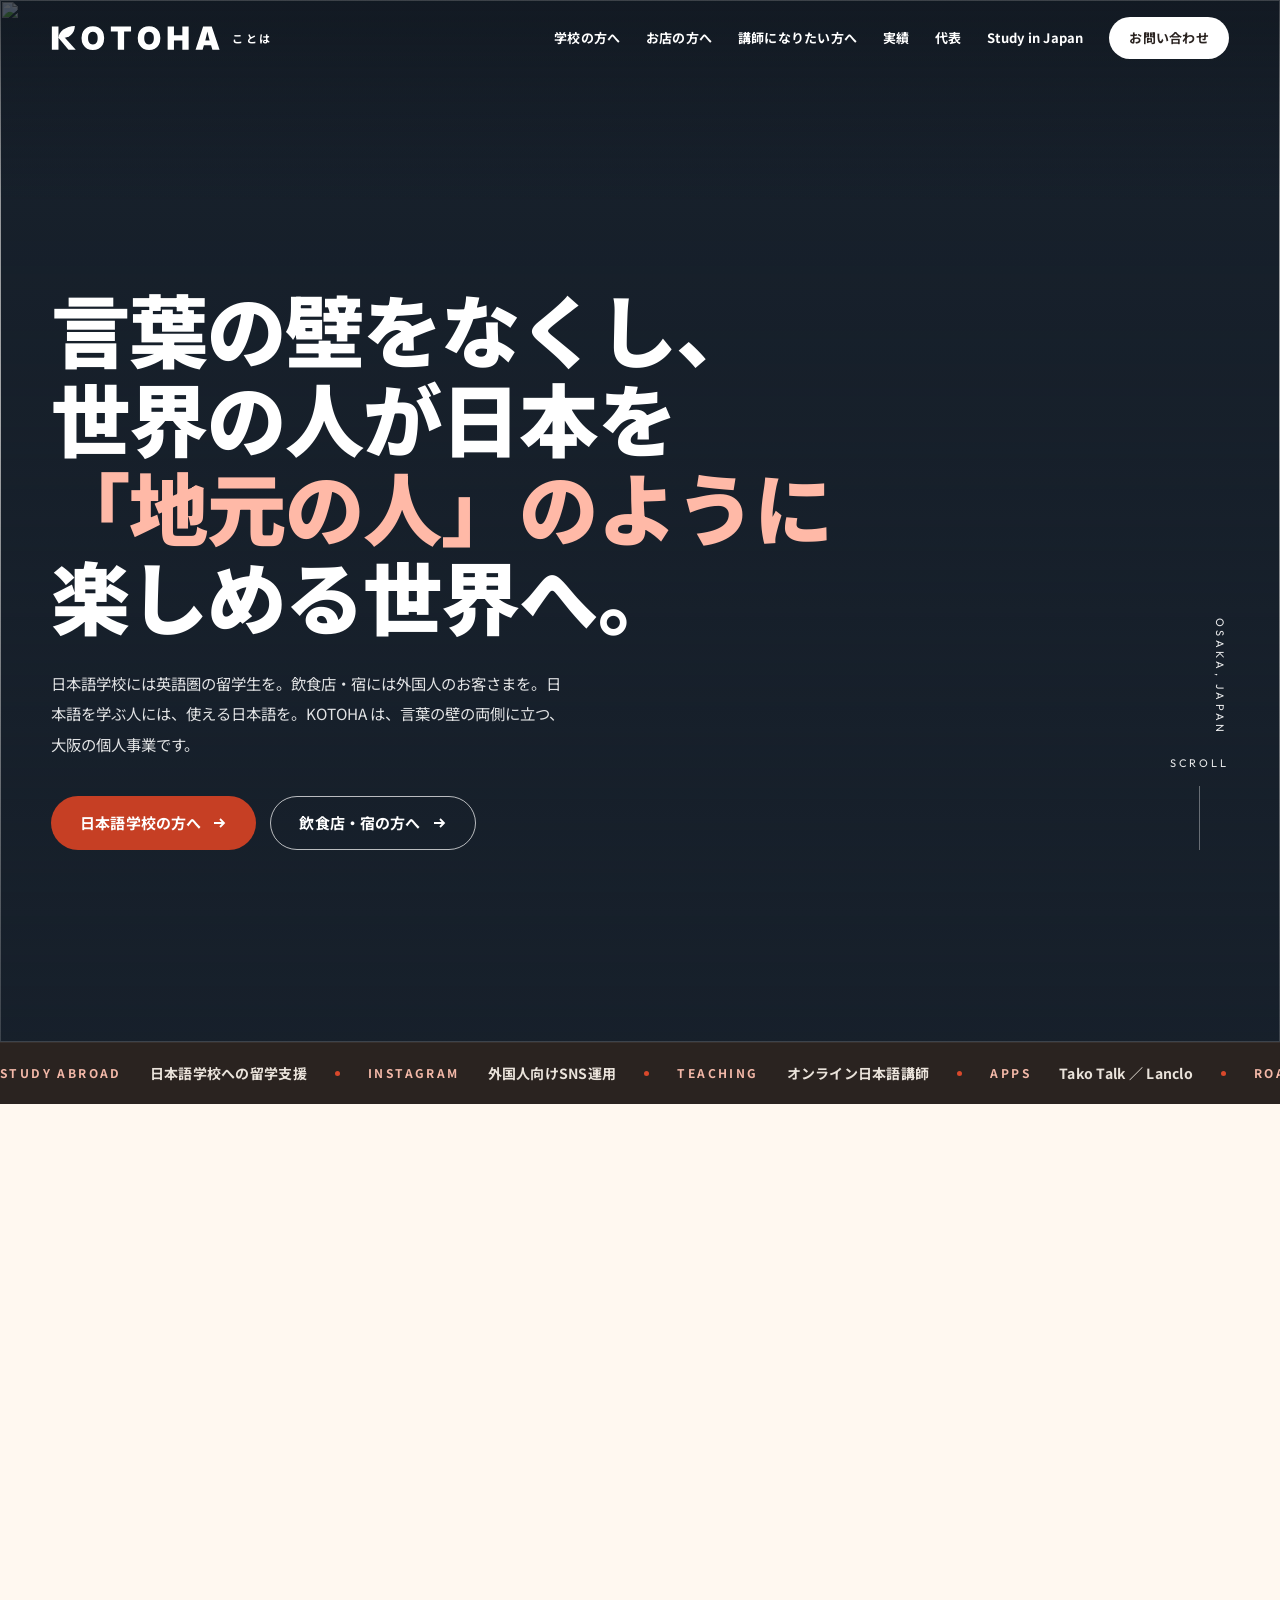
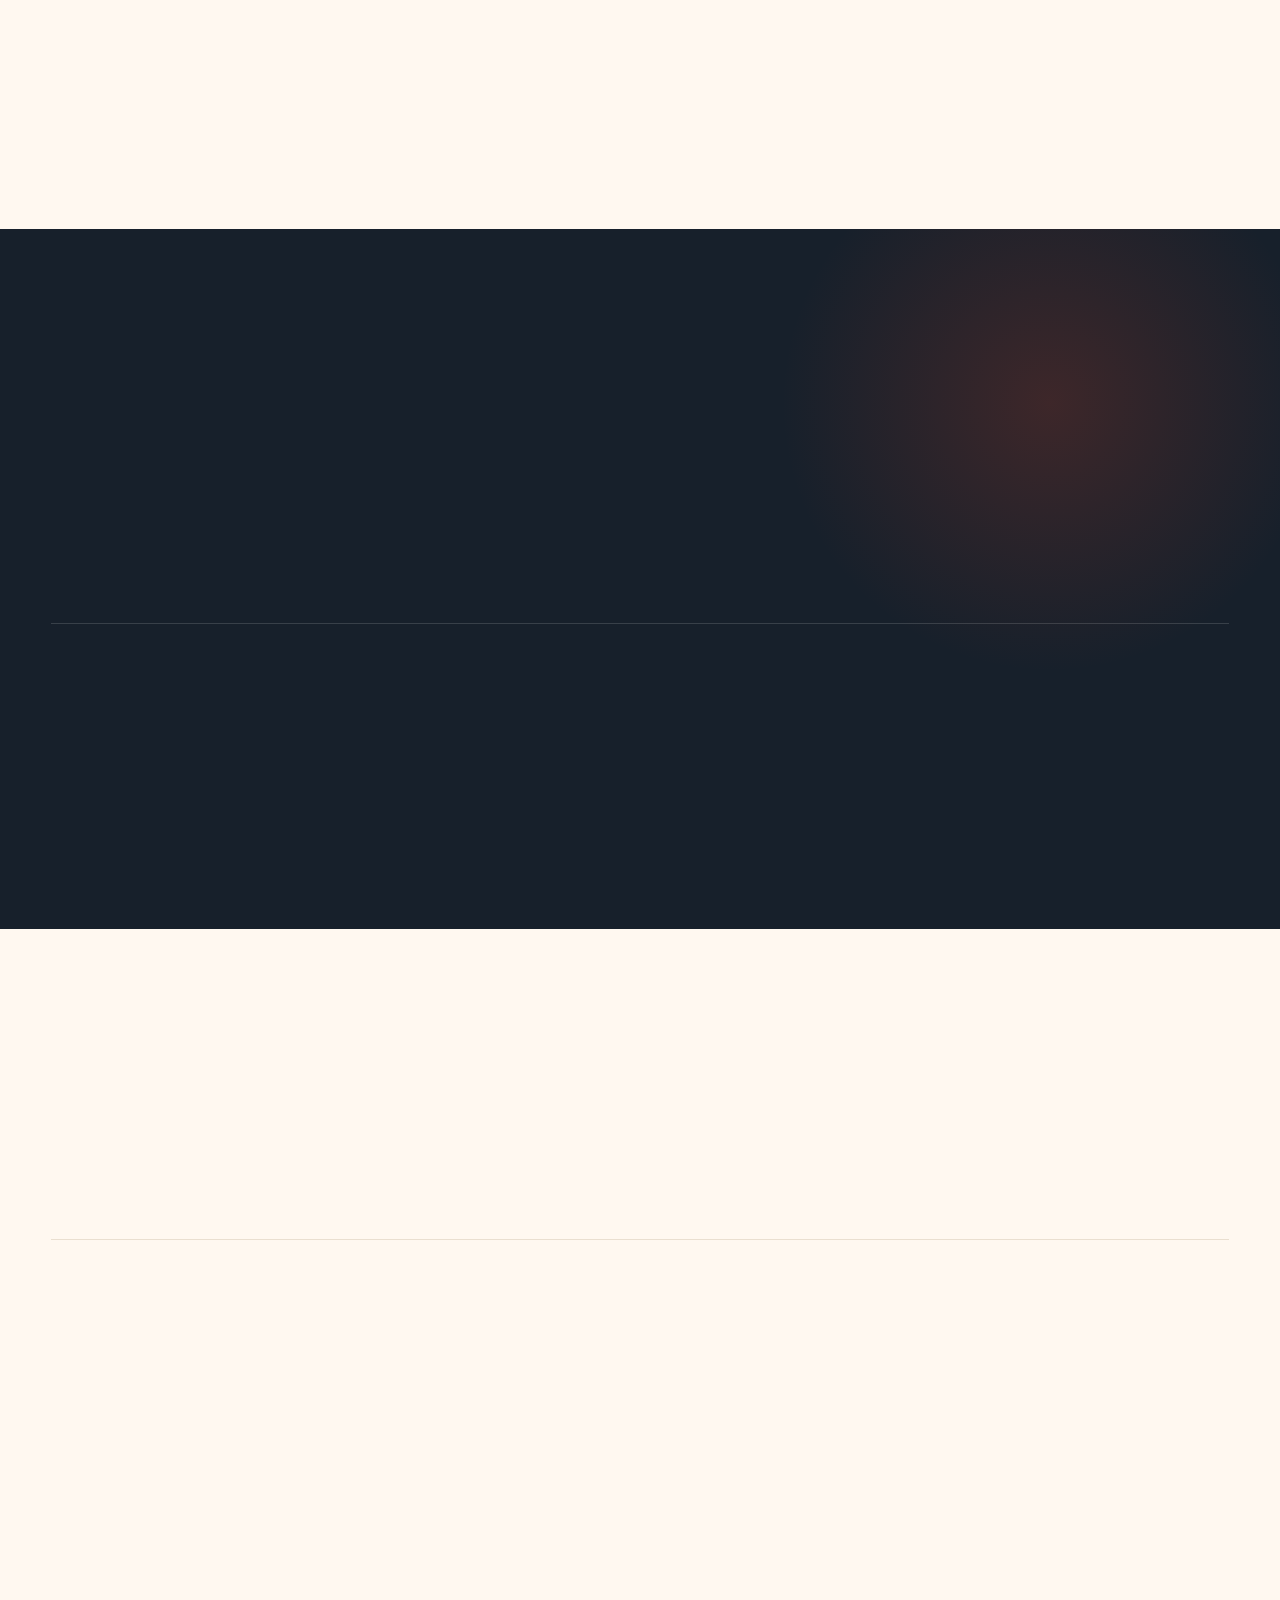
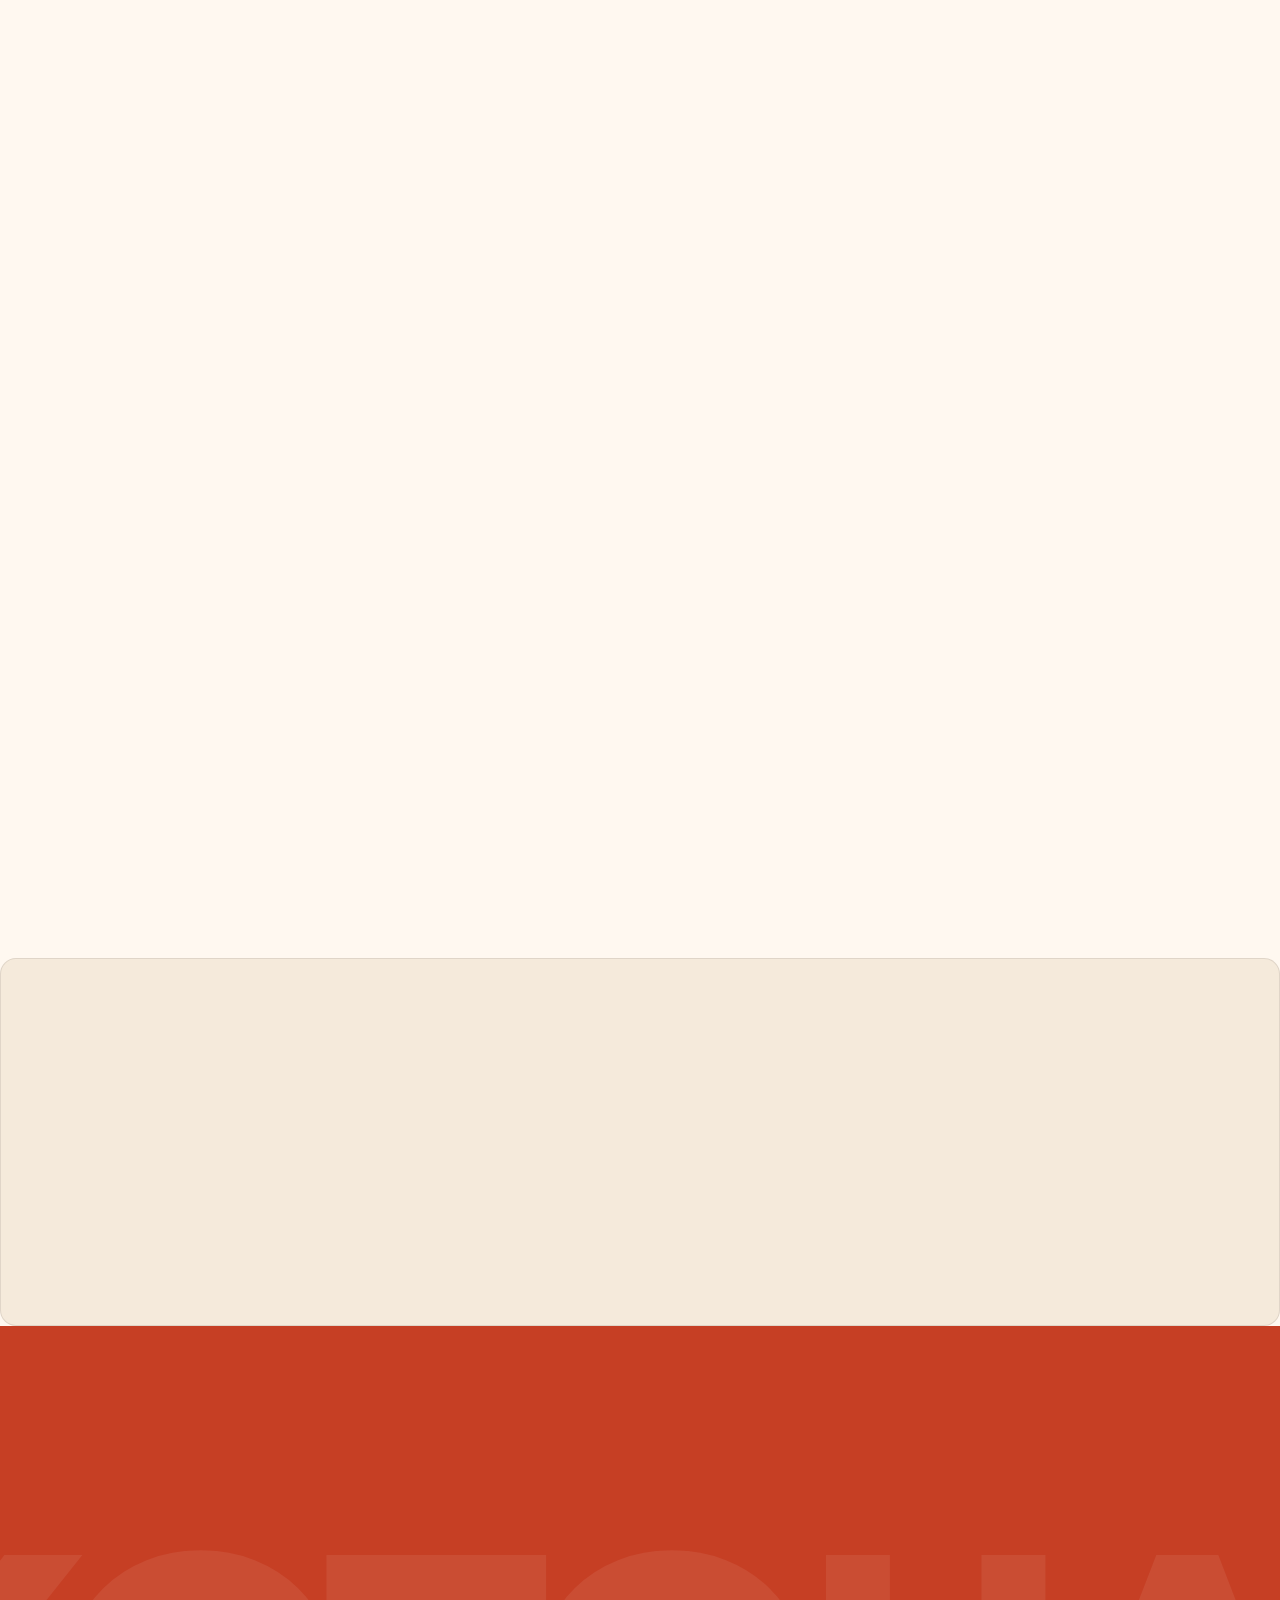
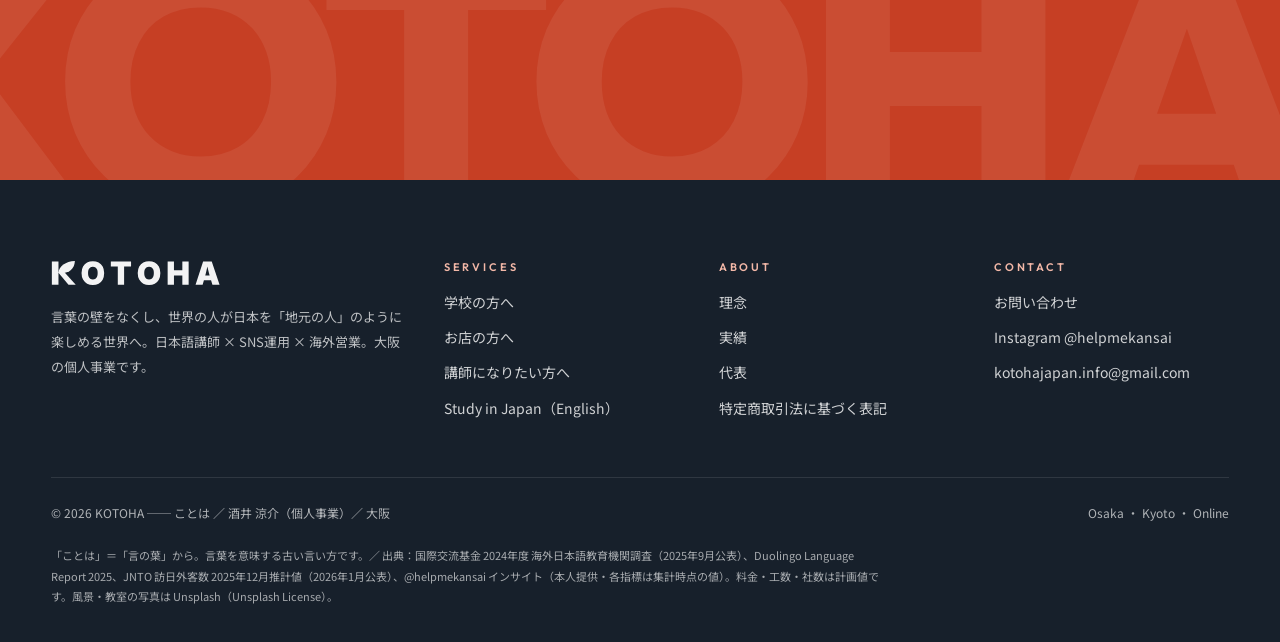
==== index.html @ edf85bea "サイト全体のデザイン刷新：固定ヘッダー・全画面スマホメニュー・4列フッター・下層ヒーローの大型化・見出しの英字ラベル・スクロール出現を全10ページへ適用（色は据え置き） - assets/site.c" ====
<!DOCTYPE html>
<html lang="ja">
<head>
<meta charset="utf-8">
<meta name="viewport" content="width=device-width, initial-scale=1">
<title>KOTOHA｜日本語学校への留学支援・外国人向けInstagram運用（大阪）</title>
<meta name="description" content="KOTOHA（ことは）は、英語圏の日本語学習者を日本語学校へつなぐ留学支援と、飲食店・宿・体験事業者の外国人向けInstagram運用を行う、大阪の個人事業です。日本語講師 × SNS運用 × 海外営業。">
<meta property="og:title" content="KOTOHA｜日本語 × SNS で、言葉の壁をなくす">
<meta property="og:description" content="英語圏の日本語学習者を日本語学校へ。飲食店・宿の発信を外国人目線で。日本語講師 × SNS運用 × 海外営業の KOTOHA（大阪）。">
<meta property="og:type" content="website">
<link rel="icon" href="img/favicon.svg" type="image/svg+xml">
<link rel="icon" href="img/favicon-32.png" sizes="32x32" type="image/png">
<link rel="apple-touch-icon" href="img/favicon-180.png">
<link rel="preconnect" href="https://fonts.googleapis.com">
<link rel="preconnect" href="https://fonts.gstatic.com" crossorigin>
<link href="https://fonts.googleapis.com/css2?family=Noto+Sans+JP:wght@400;700;800;900&amp;family=Outfit:wght@600;700;800&amp;display=swap" rel="stylesheet">
<link rel="stylesheet" href="assets/style.css?v=20261028b">
<link rel="stylesheet" href="assets/site.css?v=20261028b">
<link rel="stylesheet" href="assets/home.css?v=20261028b">
</head>
<body class="home">

<header class="hdr onHero" id="hdr">
  <div class="wrap">
    <a class="logo" href="index.html"><img src="img/logo-wordmark.svg" alt="KOTOHA" width="182" height="28"><small>ことは</small></a>
    <button class="burger" aria-label="メニュー" aria-expanded="false" aria-controls="nav"><span></span><span></span><span></span></button>
    <nav id="nav">
      <a href="schools.html">学校の方へ</a>
      <a href="sns.html">お店の方へ</a>
      <a href="teaching.html">講師になりたい方へ</a>
      <a href="works.html">実績</a>
      <a href="about.html">代表</a>
      <a class="en" href="learners.html">Study in Japan</a>
      <a class="cta" href="contact.html">お問い合わせ</a>
    </nav>
  </div>
</header>

<!-- ヒーロー -->
<section class="hero" id="top">
  <img class="bg" src="https://images.unsplash.com/photo-1493976040374-85c8e12f0c0e?auto=format&amp;fit=crop&amp;w=2400&amp;q=78" alt="" fetchpriority="high">
  <div class="shade"></div>
  <div class="wrap">
    <div>
      <h1>
        <span class="ln"><span>言葉の壁をなくし、</span></span>
        <span class="ln"><span>世界の人が日本を</span></span>
        <span class="ln"><span><em>「地元の人」のように</em>楽しめる世界へ。</span></span>
      </h1>
      <p class="lead">日本語学校には英語圏の留学生を。飲食店・宿には外国人のお客さまを。日本語を学ぶ人には、使える日本語を。KOTOHA は、言葉の壁の両側に立つ、大阪の個人事業です。</p>
      <div class="btns">
        <a class="btn" href="schools.html">日本語学校の方へ</a>
        <a class="btn ghost onDark" href="sns.html">飲食店・宿の方へ</a>
      </div>
    </div>
    <div class="side">
      <span class="city">Osaka, Japan</span>
      <div class="scroll"><span>Scroll</span><i></i></div>
    </div>
  </div>
</section>

<!-- 流れるストリップ -->
<div class="marq" aria-hidden="true">
  <div class="track">
    <ul>
      <li><span class="en">Study Abroad</span>日本語学校への留学支援</li>
      <li><span class="en">Instagram</span>外国人向けSNS運用</li>
      <li><span class="en">Teaching</span>オンライン日本語講師</li>
      <li><span class="en">Apps</span>Tako Talk ／ Lanclo</li>
      <li><span class="en">Roadmap</span>日本語講師の30日ロードマップ</li>
      <li><span class="en">Osaka</span>大阪・京都・オンライン</li>
    </ul>
    <ul>
      <li><span class="en">Study Abroad</span>日本語学校への留学支援</li>
      <li><span class="en">Instagram</span>外国人向けSNS運用</li>
      <li><span class="en">Teaching</span>オンライン日本語講師</li>
      <li><span class="en">Apps</span>Tako Talk ／ Lanclo</li>
      <li><span class="en">Roadmap</span>日本語講師の30日ロードマップ</li>
      <li><span class="en">Osaka</span>大阪・京都・オンライン</li>
    </ul>
  </div>
</div>

<!-- 理念 -->
<section class="state" id="mission">
  <div class="wrap">
    <div class="grid">
      <div>
        <div class="lbl rv">Philosophy</div>
        <h2 class="big rv" style="--i:1;margin-top:22px">壁は一枚で、<br>その両側に<em>人</em>が<br>立っています。</h2>
      </div>
      <div class="text">
        <p class="rv" style="--i:2">英語圏の学習者に日本語を教えていると、「日本は好き。でも言葉が通じないのが不安で、旅行に踏み切れない」という声に何度も出会います。壁の反対側では、飲食店や宿、学校が「外国人に来てほしいけれど、言葉の壁で止まってしまう」と言っています。</p>
        <p class="rv" style="--i:3">壁は一枚で、両側に人が立っている。どちらか片方のためではなく、両側に立って壁を低くしていく。それが KOTOHA の仕事です。</p>
        <div class="three rv" style="--i:4">
          <div><b>01</b>日本語学校には、英語圏の留学生を。</div>
          <div><b>02</b>飲食店・宿には、外国人のお客さまを。</div>
          <div><b>03</b>日本語を学ぶ人には、使える日本語を。</div>
        </div>
      </div>
    </div>
  </div>
</section>

<!-- 数字 -->
<section class="band" id="numbers">
  <div class="wrap">
    <div class="head">
      <div>
        <div class="lbl light rv">By the numbers</div>
        <h2 class="h2 light rv" style="--i:1">毎日、海外の学習者と<br>やり取りしている場所があります。</h2>
      </div>
      <p class="rv" style="--i:2">関西弁と標準語の違いを英語で解説する Instagram @helpmekansai と、オンラインの日本語レッスン。ここに届く質問が、留学のご相談・お店の発信・教材づくりの出発点です。</p>
    </div>
    <div class="nums">
      <div class="rv" style="--i:0"><b><span data-count="86">0</span><small>%</small></b><span>@helpmekansai の<br>海外からの閲覧比率</span></div>
      <div class="rv" style="--i:1"><b><span data-count="400">0</span></b><span>1投稿の<br>最高保存数</span></div>
      <div class="rv" style="--i:2"><b><span data-count="213">0</span></b><span>1投稿で増えた<br>新規フォロワー</span></div>
      <div class="rv" style="--i:3"><b><span data-count="20">0</span><small>+</small></b><span>日本語を教えてきた<br>学習者の出身国</span></div>
    </div>
  </div>
</section>

<!-- 事業 -->
<section class="biz" id="business">
  <div class="wrap">
    <div class="head">
      <div>
        <div class="lbl rv">What we do</div>
        <h2 class="h2 rv" style="--i:1">あなたは、どちらですか。</h2>
      </div>
      <p class="sub rv" style="--i:2">相手ごとにページを分けています。当てはまるものからご覧ください。</p>
    </div>
    <div class="rows">
      <a class="row rv" href="schools.html">
        <div class="n">01</div>
        <div class="pic"><img src="https://images.unsplash.com/photo-1571260899304-425eee4c7efc?auto=format&amp;fit=crop&amp;w=1200&amp;q=70" alt="教室で学ぶ留学生たち" loading="lazy"><span class="tag">学校の方へ</span></div>
        <div class="txt">
          <div class="who">日本語学校の方へ</div>
          <h3>留学支援（日本語学校のご紹介）</h3>
          <p>英語圏の日本語学習者に、レベルと目的を英語でうかがったうえで、日本語学校をご紹介します。短期（1〜3か月）と長期（1年程度）の両方に対応。学生の手数料は0円、学校は入学確定後の成功報酬です。</p>
          <div class="meta"><span>成功報酬</span><span>専属契約なし</span><span>英語対応はこちらで</span></div>
        </div>
        <div class="go"></div>
      </a>
      <a class="row rv" href="sns.html">
        <div class="n">02</div>
        <div class="pic"><img src="https://images.unsplash.com/photo-1533050487297-09b450131914?auto=format&amp;fit=crop&amp;w=1200&amp;q=70" alt="提灯が並ぶ日本の飲み屋横丁" loading="lazy"><span class="tag">お店の方へ</span></div>
        <div class="txt">
          <div class="who">飲食店・宿・体験事業者の方へ</div>
          <h3>外国人向け Instagram 運用代行</h3>
          <p>翻訳ではなく、外国人が「来る前に知りたいこと」に答える投稿を、英語と日本語でつくります。まず1本、無料で。続ける場合は3〜5万円の単発制作から。</p>
          <div class="meta"><span>初回1本 無料</span><span>英語＋日本語</span><span>海外閲覧86%の運用経験</span></div>
        </div>
        <div class="go"></div>
      </a>
      <a class="row rv" href="works.html#takotalk">
        <div class="n">03</div>
        <div class="pic"><img src="img/takotalk_card.jpg" alt="iOS アプリ Tako Talk の画面" loading="lazy"><span class="tag">日本語を学ぶ人へ</span></div>
        <div class="txt">
          <div class="who">日本語を学ぶ人へ</div>
          <h3>日本語学習教材・アプリ制作</h3>
          <p>AI と日本語で話す練習ができる iOS アプリ Tako Talk、自分の声がお手本になる発音練習アプリ Lanclo（17言語対応）、ひらがな・カタカナ演習アプリ、Kindle のフレーズ集。レッスンで出た質問から作っています。</p>
          <div class="meta"><span>Tako Talk</span><span>Lanclo</span><span>Kindle</span></div>
        </div>
        <div class="go"></div>
      </a>
      <a class="row rv" href="teaching.html">
        <div class="n">04</div>
        <div class="pic"><img src="https://images.unsplash.com/photo-1522202176988-66273c2fd55f?auto=format&amp;fit=crop&amp;w=1200&amp;q=70" alt="ノートPCで学ぶ人たち" loading="lazy"><span class="tag">講師になりたい方へ</span></div>
        <div class="txt">
          <div class="who">日本語講師になりたい方へ</div>
          <h3>日本語講師の30日ロードマップ</h3>
          <p>資格なし・未経験から、副業4ヶ月目で月25万円に至った「やる順番」を30日の設計図に。レッスンで使える教材・アプリ4点つき。9,900円（税込）から。</p>
          <div class="meta"><span>PDF＋特典4点</span><span>面談・LINE サポート</span></div>
        </div>
        <div class="go"></div>
      </a>
    </div>
  </div>
</section>

<!-- Instagram -->
<section class="ig" id="instagram">
  <div class="wrap">
    <div class="grid">
      <div class="shots" data-parallax>
        <img class="rv" style="--i:0" src="img/post_4280.jpg" alt="@helpmekansai の投稿。関西弁と標準語の言い方の違いを英語で解説" loading="lazy">
        <img class="rv" style="--i:1" src="img/post_ojama.jpg" alt="@helpmekansai の投稿。「おじゃまします」の使い方" loading="lazy">
        <img class="rv" style="--i:2" src="img/post_vo4.jpg" alt="@helpmekansai の投稿。東京と大阪で言い方がどう変わるか" loading="lazy">
      </div>
      <div>
        <div class="lbl rv">Instagram</div>
        <h2 class="h2 rv" style="--i:1">関西弁と標準語の違いを、<br>英語で解説しています。</h2>
        <div class="acct rv" style="--i:2">
          <img src="img/tako/takosensei-512.png" alt="たこ先生" width="56" height="56">
          <div><b>@helpmekansai</b><small>たこ先生と、関西のことば</small></div>
        </div>
        <p class="t rv" style="--i:3">読んでいる人の 86% が海外。ここに来るコメントや質問が、留学のご相談・お店の発信・教材づくり、すべての出発点になっています。</p>
        <div class="mini rv" style="--i:4">
          <div><b>86%</b><span>海外からの閲覧</span></div>
          <div><b>400</b><span>最高保存数</span></div>
          <div><b>213</b><span>新規フォロワー／投稿</span></div>
        </div>
        <div class="cta rv" style="--i:5">
          <a class="btn" href="https://www.instagram.com/helpmekansai/" target="_blank" rel="noopener">Instagram で見る</a>
          <a class="link" href="works.html">数字の詳細（実績）</a>
        </div>
      </div>
    </div>
  </div>
</section>

<!-- プロダクト -->
<section class="prod" id="products">
  <div class="wrap">
    <div class="head">
      <div>
        <div class="lbl rv">Products</div>
        <h2 class="h2 rv" style="--i:1">すでに形にしたもの。</h2>
      </div>
      <a class="link rv" style="--i:2" href="works.html">実績をすべて見る</a>
    </div>
    <div class="cards">
      <a class="card rv" style="--i:0" href="works.html#takotalk">
        <div class="img"><img src="img/takotalk_card.jpg" alt="Tako Talk" loading="lazy"></div>
        <div class="b"><div class="k">iOS App</div><h3>Tako Talk</h3><p>AI のたこ先生と、毎日5分、日本語で話す練習。会話のあとに直すところを1つだけ。</p></div>
      </a>
      <a class="card rv" style="--i:1" href="works.html#lanclo">
        <div class="img"><img src="img/lanclo_card.jpg" alt="Lanclo" loading="lazy"></div>
        <div class="b"><div class="k">Web App</div><h3>Lanclo</h3><p>自分の声が、ネイティブのお手本になる発音練習アプリ。日本語を含む17言語に対応。</p></div>
      </a>
      <a class="card rv" style="--i:2" href="works.html">
        <div class="img pad"><img src="img/kindle_cover.jpg" alt="Real Japanese Travel Phrasebook" loading="lazy"></div>
        <div class="b"><div class="k">Kindle</div><h3>Real Japanese Travel Phrasebook</h3><p>旅行前の学習者にそのまま渡せる、英語圏向けのフレーズ集。</p></div>
      </a>
    </div>
  </div>
</section>

<!-- 名前の由来 -->
<section class="origin" id="origin">
  <div class="wrap">
    <div class="in">
      <div class="rv">
        <img class="mark" src="img/logo-wordmark.svg" alt="KOTOHA" width="360" height="55">
        <div class="yomi">ことは。言の葉から。</div>
      </div>
      <p class="rv" style="--i:1">大きな翻訳ではなく、一枚の葉のように小さな言葉を届けたい。「ありがとう」「これください」「おいしかった」。そんな一枚一枚が壁を越えるたびに、日本を「地元の人」のように楽しめる人が増えていく。その想いを、名前にしました。</p>
    </div>
  </div>
</section>

<!-- CTA -->
<section class="cta-band" id="contact-cta">
  <div class="wrap">
    <div class="in">
      <div>
        <div class="lbl light rv" style="color:rgba(255,255,255,.8)">Contact</div>
        <h2 class="rv" style="--i:1">まずは、話を聞かせてください。</h2>
        <p class="rv" style="--i:2">日本語学校の方、飲食店・宿の方、日本語を学んでいる方。どなたでも、お問い合わせフォームから2分で送れます。</p>
      </div>
      <a class="btn rv" style="--i:3" href="contact.html">お問い合わせへ</a>
    </div>
  </div>
</section>

<footer class="ft">
  <div class="wrap">
    <div class="top">
      <div class="brand">
        <img src="img/logo-wordmark.svg" alt="KOTOHA" width="182" height="28">
        <p>言葉の壁をなくし、世界の人が日本を「地元の人」のように楽しめる世界へ。日本語講師 × SNS運用 × 海外営業。大阪の個人事業です。</p>
      </div>
      <div>
        <h2>Services</h2>
        <ul>
          <li><a href="schools.html">学校の方へ</a></li>
          <li><a href="sns.html">お店の方へ</a></li>
          <li><a href="teaching.html">講師になりたい方へ</a></li>
          <li><a href="learners.html">Study in Japan（English）</a></li>
        </ul>
      </div>
      <div>
        <h2>About</h2>
        <ul>
          <li><a href="index.html#mission">理念</a></li>
          <li><a href="works.html">実績</a></li>
          <li><a href="about.html">代表</a></li>
          <li><a href="tokushoho.html">特定商取引法に基づく表記</a></li>
        </ul>
      </div>
      <div>
        <h2>Contact</h2>
        <ul>
          <li><a href="contact.html">お問い合わせ</a></li>
          <li><a href="https://www.instagram.com/helpmekansai/" target="_blank" rel="noopener">Instagram @helpmekansai</a></li>
          <li><a href="mailto:kotohajapan.info@gmail.com">kotohajapan.info@gmail.com</a></li>
        </ul>
      </div>
    </div>
    <div class="bot">
      <div>© 2026 KOTOHA ── ことは ／ 酒井 涼介（個人事業）／ 大阪</div>
      <div>Osaka ・ Kyoto ・ Online</div>
    </div>
    <div class="src">「ことは」＝「言の葉」から。言葉を意味する古い言い方です。／ 出典：国際交流基金 2024年度 海外日本語教育機関調査（2025年9月公表）、Duolingo Language Report 2025、JNTO 訪日外客数 2025年12月推計値（2026年1月公表）、@helpmekansai インサイト（本人提供・各指標は集計時点の値）。料金・工数・社数は計画値です。風景・教室の写真は Unsplash（Unsplash License）。</div>
  </div>
</footer>

<script src="assets/site.js?v=20261028b"></script>
<script>
(function(){
  var hero=document.querySelector('.hero');
  if(hero) requestAnimationFrame(function(){ requestAnimationFrame(function(){ hero.classList.add('on'); }); });
  /* 数字のカウントアップ */
  var cio=new IntersectionObserver(function(es){ es.forEach(function(e){ if(!e.isIntersecting) return; var el=e.target,to=+el.dataset.count,t0=null; cio.unobserve(el);
    function step(ts){ if(!t0)t0=ts; var p=Math.min(1,(ts-t0)/1400); p=1-Math.pow(1-p,3); el.textContent=Math.round(to*p); if(p<1) requestAnimationFrame(step); }
    requestAnimationFrame(step); }); },{threshold:.5});
  document.querySelectorAll('[data-count]').forEach(function(el){ if(document.documentElement.classList.contains('shot')){ el.textContent=el.dataset.count; } else { cio.observe(el); } });
  /* Instagram 画像のゆるいパララックス */
  var par=document.querySelector('[data-parallax]');
  if(par && !matchMedia('(prefers-reduced-motion: reduce)').matches){
    var imgs=par.querySelectorAll('img');
    function tick(){ var r=par.getBoundingClientRect(), c=(r.top+r.height/2-innerHeight/2)/innerHeight; imgs.forEach(function(im,i){ im.style.transform='translateY('+(c*(i-1)*-28)+'px)'; }); }
    addEventListener('scroll',tick,{passive:true}); tick();
  }
})();
</script>
</body>
</html>
---- assets/style.css ----
@charset "utf-8";
/* ============================================================
   KOTOHA ── 共通スタイル（全ページで読み込みます）
   色や文字の大きさを変えたいときは、この :root の値を直してください
   ============================================================ */
:root{
  /* 色：赤＝押す・進む、紺＝補足。文字に使う色はすべて白・クリーム地で 4.5:1 以上 */
  --aka:#C63F24; --aka-d:#A9361E; --aka-l:#FDF2EE; --aka-bright:#D9482B;
  --indigo:#2B4A6B; --indigo-d:#213A55; --indigo-l:#EEF3F8;
  --gold:#B08A2E; --gold-t:#7D6019; --gold-l:#F7F0DC;
  --cream:#FFF8F0; --sand:#F5EADB; --ink:#2A2320; --body:#4A413B;
  --gray:#6E655D; --line:#EADFD0; --white:#fff;
  /* 影：ブランドの暗色ベースで2段階 */
  --shadow:0 2px 8px rgba(42,35,32,.06),0 10px 30px rgba(42,35,32,.07);
  --shadow-md:0 6px 16px rgba(42,35,32,.10),0 18px 40px rgba(42,35,32,.12);
  /* 角丸・動き・文字 */
  --r:16px; --r-sm:8px; --r-lg:20px; --t:.22s cubic-bezier(.25,1,.5,1);
  --lh-tight:1.35; --lh-body:1.8; --lh-small:1.7;
}
*{box-sizing:border-box}
html{scroll-behavior:smooth;scroll-padding-top:80px;overflow-x:clip}
body{margin:0;background:var(--cream);color:var(--body);font-family:"Noto Sans JP","Hiragino Sans","Hiragino Kaku Gothic ProN","Yu Gothic",YuGothic,Meiryo,sans-serif;line-height:var(--lh-body);font-size:16px;-webkit-font-smoothing:antialiased;overflow-x:clip}
a{color:var(--aka)}
a:focus-visible,button:focus-visible,summary:focus-visible{outline:3px solid var(--indigo);outline-offset:2px;border-radius:4px}
img{max-width:100%;height:auto;display:block}
h1,h2,h3,h4{color:var(--ink);line-height:var(--lh-tight);margin:0;font-weight:700;letter-spacing:.01em;
  /* 日本語の見出しを文節で折り返す。非対応ブラウザは従来どおり */
  word-break:auto-phrase}
h3{font-weight:800}
p{margin:0 0 1em}
.wrap{max-width:1140px;margin:0 auto;padding:0 24px}

/* ---------- ヘッダー ---------- */
.topbar{height:6px;background:var(--aka-bright)}
header.site{position:sticky;top:0;z-index:50;background:rgba(255,248,240,.94);backdrop-filter:saturate(1.4) blur(8px);border-bottom:1px solid var(--line)}
header.site .wrap{display:flex;justify-content:space-between;align-items:center;height:64px}
.logo{display:flex;align-items:center;gap:12px;text-decoration:none}
.logo img{height:28px;width:auto;flex:none;display:block}
.logo{flex:none}
@media(max-width:1180px){.logo small{display:none}nav.main{gap:14px}}
.logo small{align-self:flex-end;padding-bottom:2px}
.logo small{font-size:12px;letter-spacing:.2em;color:var(--indigo);font-weight:700}
nav.main{display:flex;align-items:center;gap:16px}
nav.main a{color:var(--body);text-decoration:none;font-size:14px;font-weight:700;white-space:nowrap}
nav.main a:hover{color:var(--aka)}
nav.main a.active{color:var(--aka);box-shadow:inset 0 -2px 0 var(--aka)}
nav.main a.lang{display:flex;flex-direction:column;align-items:center;gap:0;line-height:1.3;border:1px solid var(--line);border-radius:var(--r);padding:4px 12px;box-shadow:none}
nav.main a.lang b{font-size:13px;font-weight:800}
nav.main a.lang small{font-size:12px;color:var(--gray);font-weight:700;letter-spacing:.02em}
nav.main a.lang:hover{border-color:var(--aka);color:var(--aka)}
nav.main a.lang:hover small{color:var(--aka)}
nav.main a.cta{background:var(--aka);color:#fff;padding:8px 16px;border-radius:999px;box-shadow:none}
nav.main a.cta:hover{background:var(--aka-d)}
.burger{display:none;background:none;border:1px solid var(--line);border-radius:var(--r-sm);padding:8px 8px;font-size:14px;font-weight:700;color:var(--ink);cursor:pointer}
@media(max-width:1080px){
  nav.main{display:none;position:absolute;left:0;right:0;top:64px;background:var(--cream);border-bottom:1px solid var(--line);flex-direction:column;align-items:stretch;gap:0;padding:8px 24px 16px}
  nav.main.open{display:flex}
  nav.main a{padding:12px 0;border-bottom:1px solid var(--line);box-shadow:none}
  nav.main a.active{color:var(--aka)}
  nav.main a.lang{display:block;border:0;border-bottom:1px solid var(--line);border-radius:0;padding:12px 0}
  nav.main a.lang b{font-size:14px}
  nav.main a.lang small{display:inline;font-size:12px;margin-left:8px}
  nav.main a.cta{margin-top:12px;text-align:center;border:0;color:#fff}
  .burger{display:block}
}

/* ---------- トップページの大ヒーロー ---------- */
.hero{position:relative;min-height:640px;display:flex;align-items:center;color:#fff;background:#1C1412;overflow:hidden;isolation:isolate}
.hero .bg{position:absolute;inset:0;z-index:-2;width:100%;height:100%;object-fit:cover;object-position:center}
.hero .shade{position:absolute;inset:0;z-index:-1;background:linear-gradient(90deg,rgba(28,20,18,.82) 0%,rgba(28,20,18,.62) 45%,rgba(28,20,18,.15) 100%)}
.hero .wrap{padding-top:80px;padding-bottom:80px;width:100%}
.hero .inner{max-width:640px}
.hero .eyebrow{display:inline-flex;align-items:center;gap:8px;font-size:12px;font-weight:700;color:#FBD9CF}
.hero .eyebrow::before{content:"";width:28px;height:2px;background:var(--aka)}
.hero h1{color:#fff;font-size:40px;line-height:1.28;margin:16px 0 18px;font-weight:900;letter-spacing:.005em}
.hero h1 em{font-style:normal;color:#FFB3A0}
.hero p.lead{font-size:18px;color:rgba(255,255,255,.9);margin-bottom:24px}
.hero .btns{display:flex;flex-wrap:wrap;gap:12px}
.hero .tags{margin-top:32px;display:flex;flex-wrap:wrap;gap:8px}
.hero .tags span{font-size:12px;border:1px solid rgba(255,255,255,.4);border-radius:999px;padding:4px 12px;color:rgba(255,255,255,.9)}
@media(max-width:560px){.hero{min-height:560px}.hero h1{font-size:32px}.hero .wrap{padding-top:64px;padding-bottom:112px}}

/* ---------- 下層ページの見出し帯 ---------- */
.phero{position:relative;color:#fff;background:#1C1412;overflow:hidden;isolation:isolate;padding:80px 0 80px}
.phero .bg{position:absolute;inset:0;z-index:-2;width:100%;height:100%;object-fit:cover;object-position:center}
.phero .shade{position:absolute;inset:0;z-index:-1;background:linear-gradient(90deg,rgba(28,20,18,.86) 0%,rgba(28,20,18,.68) 50%,rgba(28,20,18,.3) 100%)}
.phero.blue .shade{background:linear-gradient(90deg,rgba(28,38,52,.9) 0%,rgba(30,45,64,.72) 50%,rgba(30,45,64,.35) 100%)}
.phero .eyebrow{display:inline-flex;align-items:center;gap:8px;font-size:13px;font-weight:800;color:#FBD9CF;letter-spacing:.04em}
.phero .eyebrow::before{content:"";width:26px;height:2px;background:var(--aka)}
.phero h1{color:#fff;font-size:36px;margin:12px 0 12px;font-weight:900;line-height:1.35;max-width:820px}
.phero p{font-size:16px;color:rgba(255,255,255,.9);max-width:720px;margin:0}
.phero .btns{display:flex;flex-wrap:wrap;gap:12px;margin-top:24px}
/* 主CTAの下に置く「通話でもいいですよ」の一行 */
.btns-alt{margin:14px 0 0;font-size:14px;color:rgba(255,255,255,.85)}
.btns-alt a{color:#fff}
.bm-alt{margin:14px 0 0;font-size:13px;font-weight:700;color:rgba(255,255,255,.9)}
.bm-alt a{color:#fff}
@media(max-width:560px){.phero{padding:48px 0 48px}.phero h1{font-size:28px}}

/* ---------- ボタン ---------- */
.btn{display:inline-block;background:var(--aka);color:#fff;text-decoration:none;font-weight:800;padding:12px 24px;border-radius:999px;font-size:15px;transition:var(--t);border:2px solid var(--aka);text-align:center}
.btn:hover{background:var(--aka-d);border-color:var(--aka-d);transform:translateY(-1px);box-shadow:0 6px 16px rgba(42,35,32,.18)}
.btn:active{transform:translateY(0);box-shadow:none}
.btn.ghost{background:transparent;color:#fff;border-color:rgba(255,255,255,.7)}
.btn.ghost:hover{background:rgba(255,255,255,.14);box-shadow:none}
.btn.ghost.dark{color:var(--aka);border-color:var(--aka)}
.btn.ghost.dark:hover{background:var(--aka-l);box-shadow:none}
.btn.sm{padding:8px 16px;font-size:14px}

/* ---------- セクション ---------- */
section{padding:96px 0}
@media(max-width:768px){section{padding:64px 0}}
section.alt{background:var(--white);border-top:1px solid var(--line);border-bottom:1px solid var(--line)}
section.sand{background:var(--sand)}
.sec-label{display:inline-flex;align-items:center;gap:8px;color:var(--aka);font-weight:800;font-size:13px;letter-spacing:.08em}
.sec-label::before{content:"";display:inline-block;width:3px;height:15px;border-radius:2px;background:var(--aka)}
h2{font-size:32px;margin:12px 0 8px;letter-spacing:.01em;max-width:28em}
.sub{color:var(--indigo);font-weight:700;margin:0 0 32px;font-size:16px;max-width:44em}
@media(max-width:560px){section{padding:64px 0}h2{font-size:24px}}
.grid{display:grid;gap:16px}
.g2{grid-template-columns:repeat(2,1fr)}
.g3{grid-template-columns:repeat(3,1fr)}
.g4{grid-template-columns:repeat(4,1fr)}
@media(max-width:960px){.g3,.g4{grid-template-columns:1fr 1fr}}
@media(max-width:960px){.g2{grid-template-columns:1fr}}
@media(max-width:560px){.g2,.g3,.g4{grid-template-columns:1fr}}
.card{background:var(--white);border:1px solid var(--line);border-radius:var(--r);padding:24px}
.card h3{font-size:18px;margin-bottom:8px}
.card p{margin:0;font-size:15px}
.card .tag{font-size:12px;color:var(--gray);margin-bottom:4px;font-weight:700}
.card ul{margin:8px 0 0;padding-left:16px;font-size:14px}
/* カード全体をリンクにする場合 */
a.card{text-decoration:none;color:inherit;display:flex;flex-direction:column;transition:var(--t)}
a.card p{flex:1}
a.card:hover{transform:translateY(-2px);box-shadow:var(--shadow-md)}
a.card .to{display:inline-block;margin-top:12px;font-size:14px;font-weight:800;color:var(--aka)}
a.card.indigo .to{color:var(--indigo)}
a.card.gold .to{color:var(--gold-t)}
a.card .to::after{content:" →"}
a.card:hover .to{text-decoration:underline}
.card .thumb{display:flex;align-items:center;justify-content:center;background:var(--cream);border:1px solid var(--line);border-radius:var(--r);height:210px;margin:0 0 16px;padding:16px;overflow:hidden}
.card .thumb img{max-height:100%;max-width:100%;width:auto;border-radius:3px;box-shadow:var(--shadow-md)}
.card .thumb.brand{background:#fff}
.card .thumb.brand img{box-shadow:none;border-radius:0;max-height:76%}
@media(max-width:560px){.card .thumb{height:250px}}
.card li{margin:4px 0}
.band{background:var(--sand);border:1px solid rgba(42,35,32,.10);border-radius:var(--r);padding:18px 24px;font-weight:700;color:var(--ink);margin-top:24px;font-size:15px}
  .band>*:last-child{margin-bottom:0}
  .band{max-width:60em}
.band.indigo{background:var(--indigo-l);border-color:rgba(43,74,107,.20)}
.note{font-size:13px;color:var(--gray);margin-top:16px;max-width:64em}
.note a{color:var(--gray)}
.h3s{margin:48px 0 16px}
.h3s:first-child{margin-top:0}
.h3s h2{font-size:25px;margin:0;max-width:34em;letter-spacing:.005em}
.h3s p{font-size:14px;color:var(--gray);font-weight:700;margin:6px 0 0;max-width:52em}

/* ---------- ページ内目次（長いページ用） ---------- */
.toc{background:var(--white);border-bottom:1px solid var(--line)}
.toc .wrap{display:flex;gap:8px;overflow-x:auto;padding-top:12px;padding-bottom:12px;
  /* 横スクロールできることを端の影で示す。白いカバーは中身と一緒に動き（local）、
     影は固定（scroll）なので、端まで送ると影が自然に隠れます */
  background:
    linear-gradient(90deg,var(--white) 40%,rgba(255,255,255,0)) left center/30px 100% no-repeat local,
    linear-gradient(90deg,rgba(255,255,255,0),var(--white) 60%) right center/30px 100% no-repeat local,
    radial-gradient(farthest-side at 0 50%,rgba(42,35,32,.16),rgba(42,35,32,0)) left center/12px 100% no-repeat scroll,
    radial-gradient(farthest-side at 100% 50%,rgba(42,35,32,.16),rgba(42,35,32,0)) right center/12px 100% no-repeat scroll;
  scrollbar-width:none}
.toc .wrap::-webkit-scrollbar{display:none}
.toc a{white-space:nowrap;font-size:13px;font-weight:700;color:var(--body);text-decoration:none;padding:8px 16px;border-radius:999px;background:var(--cream);border:1px solid var(--line)}
.toc a:hover{border-color:var(--aka);color:var(--aka)}

/* ---------- 写真つきカード ---------- */
.pcard{background:var(--white);border:1px solid var(--line);border-radius:var(--r);overflow:hidden;box-shadow:var(--shadow);display:flex;flex-direction:column;text-decoration:none;color:inherit}
.pcard img{width:100%;aspect-ratio:4/3;object-fit:cover}
.pcard .body{padding:24px 24px 24px;flex:1}
.pcard .num{font-family:Outfit,sans-serif;font-weight:800;color:var(--aka);font-size:13px;letter-spacing:.05em}
.pcard h3{font-size:20px;margin:4px 0 8px}
.pcard p{font-size:15px;margin:0}
.pcard .to{display:inline-block;margin-top:12px;font-size:13px;font-weight:800;color:var(--aka)}
.pcard .to::after{content:" →"}
a.pcard{transition:var(--t)}
a.pcard:hover{box-shadow:var(--shadow-md);transform:translateY(-3px)}
.strip{display:grid;grid-template-columns:repeat(4,1fr);gap:8px;margin:32px 0 0}
.strip img{width:100%;aspect-ratio:4/3;object-fit:cover;border-radius:var(--r)}
@media(max-width:560px){.strip{grid-template-columns:1fr 1fr}}

/* ---------- 数字 ---------- */
.facts{display:grid;grid-template-columns:repeat(4,1fr);gap:16px}
@media(max-width:960px){.facts{grid-template-columns:1fr 1fr}}
.fact{background:var(--white);border:1px solid var(--line);border-radius:var(--r);padding:24px 24px 16px}
.fact b{display:block;font-family:Outfit,"Noto Sans JP",sans-serif;font-size:44px;color:var(--aka);line-height:1;letter-spacing:-.02em;font-weight:800}
.fact b small{font-size:18px;margin-left:2px;font-family:"Noto Sans JP",sans-serif}
.fact span{display:block;font-size:13px;color:var(--ink);font-weight:700;margin-top:4px}
.fact em{display:block;font-style:normal;font-size:12px;color:var(--gray);margin-top:4px}

/* ---------- ベン図（強み） ---------- */
.vennwrap{margin:0 0 40px;text-align:center}
.venn{width:100%;max-width:620px;height:auto;display:block;margin:0 auto}
.venn text{font-family:inherit;fill:var(--ink)}
.venn .setlabel{font-size:19px;font-weight:800}
.venn .setsub{font-size:12.5px;font-weight:500;fill:var(--body)}
.venn .pair{font-size:12.5px;font-weight:700}
.venn .core{font-size:20px;font-weight:800;fill:#fff;letter-spacing:.5px}
.vennwrap figcaption{font-size:12.5px;color:var(--gray);max-width:640px;margin:14px auto 0;line-height:1.85;text-align:left}
/* 画面が狭いと図の文字が小さくなりすぎるため、重なりの説明は消して主要ラベルを大きくする。
   消した内容は figcaption に文章で残してあります */
@media(max-width:760px){
  .venn{max-width:none}
  .venn .pair,.venn .setsub{display:none}
  .venn .setlabel{font-size:26px}
  .venn .core-circle{r:74px}
  .venn .core{font-size:25px}
}

/* ---------- ギャップの図（トップの「いま起きていること」） ---------- */
.gapfig{margin:32px 0 0}
.gaprow{display:grid;grid-template-columns:1fr 1.18fr 1fr;gap:0;align-items:stretch}
/* 左右のブロック */
.gapside{background:var(--white);border:1px solid var(--line);border-radius:var(--r);padding:24px 24px 16px;display:flex;flex-direction:column}
.gapside b{display:block;font-size:18px;margin-bottom:12px}
.gapside.want b{color:var(--indigo)}
.gapside.have b{color:var(--gold-t)}
.gapside ul{margin:0;padding-left:16px;font-size:15px;flex:1}
.gapside li{margin:4px 0}
.gapside small{display:block;margin-top:12px;padding-top:12px;border-top:1px solid var(--line);font-size:12px;color:var(--gray);font-weight:700}
/* あいだ（溝と橋） */
.gapmid{position:relative;display:flex;flex-direction:column;align-items:center;justify-content:center;background:var(--sand);margin:24px -12px 24px;border-radius:var(--r);padding:16px 24px}
.gapword{font-size:12px;font-weight:800;color:var(--gray);letter-spacing:.24em;margin-bottom:12px}
.gapmid .bridge{background:var(--aka);border-radius:999px;padding:16px 24px;text-align:center;box-shadow:0 8px 20px rgba(42,35,32,.20);width:100%}
.gapmid .bridge b{display:block;color:#fff;font-size:18px;margin-bottom:4px}
.gapmid .bridge span{display:block;color:#FBD9CF;font-size:13px;font-weight:700;line-height:1.6}
/* 両側から橋へ向かう矢印 */
.gapmid::before,.gapmid::after{content:"";position:absolute;top:50%;width:0;height:0;border-top:9px solid transparent;border-bottom:9px solid transparent}
.gapmid::before{left:-11px;margin-top:-8px;border-left:11px solid var(--indigo)}
.gapmid::after{right:-11px;margin-top:-8px;border-right:11px solid var(--gold)}
/* たどり着く状態 */
.gapgoal{position:relative;margin:32px auto 0;max-width:820px;background:var(--aka-l);border:2px solid var(--aka);border-radius:var(--r);padding:24px 24px;text-align:center}
.gapgoal::before{content:"";position:absolute;top:-25px;left:50%;margin-left:-8px;width:0;height:0;border-left:9px solid transparent;border-right:9px solid transparent;border-top:13px solid var(--aka)}
.gapgoal b{display:block;font-size:22px;color:var(--aka-d);margin-bottom:4px}
.gapgoal span{display:block;font-size:15px;font-weight:700;color:var(--ink)}
.gapfig figcaption{font-size:13px;color:var(--gray);max-width:70em;margin:16px 0 0;line-height:1.85}
/* 狭い画面では縦に積み、矢印も下向きに */
@media(max-width:960px){
  .gaprow{grid-template-columns:1fr;gap:24px}
  .gapmid{margin:0;padding:24px}
  .gapmid::before{left:50%;top:-24px;margin:0 0 0 -8px;border-left:9px solid transparent;border-right:9px solid transparent;border-top:12px solid var(--indigo);border-bottom:0}
  .gapmid::after{right:auto;left:50%;top:auto;bottom:-24px;margin:0 0 0 -8px;border-left:9px solid transparent;border-right:9px solid transparent;border-bottom:12px solid var(--gold);border-top:0;border-right-width:9px}
  .gapside.have{order:3}
  .gapgoal{margin-top:40px}
}
@media(max-width:560px){
  .gapgoal b{font-size:20px}
  .gapmid .bridge b{font-size:18px}
}

/* ---------- 循環図 ---------- */
.cycle{display:grid;grid-template-columns:repeat(4,1fr);gap:0;margin-top:32px;counter-reset:c}
.cycle div{position:relative;background:var(--white);border:1px solid var(--line);padding:16px 16px 16px 16px;font-size:14px;font-weight:700;color:var(--ink)}
.cycle div::before{counter-increment:c;content:counter(c);position:absolute;left:-1px;top:-1px;background:var(--aka);color:#fff;font-size:12px;font-weight:800;padding:2px 8px;border-radius:0 0 8px 0}
.cycle div:first-child{border-radius:var(--r) 0 0 12px}.cycle div:last-child{border-radius:0 12px 12px 0}
.cycle div+div{border-left:0}
.cycle small{display:block;font-weight:400;color:var(--body);font-size:13px;margin-top:4px}
@media(max-width:960px){.cycle{grid-template-columns:1fr 1fr}.cycle div{border-radius:0!important;border:1px solid var(--line)}}

/* ---------- 学校ページ ---------- */
.lead-split{display:grid;grid-template-columns:1.1fr .9fr;gap:40px;align-items:center;margin-bottom:48px}
.lead-split .photos{display:grid;grid-template-columns:1fr 1fr;gap:12px}
.lead-split .photos img{width:100%;aspect-ratio:3/4;object-fit:cover;border-radius:var(--r);box-shadow:var(--shadow)}
.lead-split .photos img:nth-child(2){margin-top:32px}
.lead-split p.big{font-size:18px;color:var(--ink)}
@media(max-width:960px){.lead-split{grid-template-columns:1fr;margin-bottom:40px}}
.floors{display:grid;grid-template-columns:1fr 1fr;gap:16px}
@media(max-width:768px){.floors{grid-template-columns:1fr}}
.floor{background:var(--white);border:1px solid var(--line);border-radius:var(--r);padding:24px}
.floor.two{border-top-color:var(--gold)}
.floor .lvl{font-size:12px;font-weight:800;letter-spacing:.12em;color:var(--indigo)}
.floor.two .lvl{color:var(--gold-t)}
.floor h3{font-size:20px;margin:4px 0 4px}
.floor .pay{display:inline-block;font-size:12px;font-weight:800;background:var(--indigo-l);color:var(--indigo);padding:3px 8px;border-radius:999px;margin-bottom:8px}
.floor.two .pay{background:var(--gold-l);color:var(--gold-t)}
.floor p{font-size:15px;margin:0}
.merits{display:grid;grid-template-columns:repeat(4,1fr);gap:16px}
@media(max-width:960px){.merits{grid-template-columns:1fr 1fr}}
@media(max-width:560px){.merits{grid-template-columns:1fr}}
.merit{background:var(--white);border:1px solid var(--line);border-radius:var(--r);padding:24px}
.merit i{font-style:normal;display:inline-flex;width:40px;height:40px;border-radius:var(--r);background:var(--aka-l);color:var(--aka);font-weight:900;align-items:center;justify-content:center;font-family:Outfit,sans-serif;font-size:14px;margin-bottom:8px}
.merit b{display:block;color:var(--ink);font-size:16px;margin-bottom:4px}
.merit p{font-size:14px;margin:0}
.merit .opt{display:inline-block;margin-left:4px;vertical-align:2px;font-size:12px;font-weight:800;color:var(--gold-t);background:var(--gold-l);border-radius:999px;padding:2px 8px;white-space:nowrap}
.two-col{display:grid;grid-template-columns:1fr 1fr;gap:16px}
@media(max-width:768px){.two-col{grid-template-columns:1fr}}
.box{background:var(--white);border:1px solid var(--line);border-radius:var(--r);padding:24px}
.box.red{border:1px solid var(--indigo);background:var(--indigo-l)}
.box h3,.box h4{font-size:18px;margin-bottom:8px}
.box.red h3,.box.red h4{color:var(--indigo)}
.box ul{margin:0;padding-left:16px;font-size:15px}
.box li{margin:4px 0}
.box li b{color:var(--ink)}
.box.perks li{margin:12px 0}
.box.perks li b{display:block;margin-bottom:2px}
.steps{display:grid;grid-template-columns:repeat(5,1fr);gap:12px;counter-reset:s}
.steps.four{grid-template-columns:repeat(4,1fr)}
@media(max-width:960px){.steps,.steps.four{grid-template-columns:repeat(2,1fr)}}
@media(max-width:560px){.steps,.steps.four{grid-template-columns:1fr}}
.step{background:var(--white);border:1px solid var(--line);border-radius:var(--r);padding:16px}
.step::before{counter-increment:s;content:"0" counter(s);display:block;color:var(--aka);font-weight:800;font-size:22px;font-family:Outfit,sans-serif}
.step b{display:block;color:var(--ink);margin:4px 0 4px;font-size:15px}
.step p{margin:0;font-size:14px}
.step small{display:block;color:var(--gray);font-size:12px;margin-top:8px;font-weight:700}
.persona{display:grid;grid-template-columns:1fr 1fr 1fr;gap:16px}
@media(max-width:768px){.persona{grid-template-columns:1fr}}
.persona div{background:var(--white);border:1px solid var(--line);border-radius:var(--r);padding:16px 24px}
.persona b{display:block;color:var(--ink);font-size:15px}
.persona small{display:block;color:var(--gray);font-size:12px;font-weight:700;margin-bottom:4px}
.persona p{font-size:14px;margin:0}
details.faq{background:var(--white);border:1px solid var(--line);border-radius:var(--r);padding:0 24px;margin-bottom:8px}
details.faq summary{cursor:pointer;font-weight:700;color:var(--ink);padding:16px 0;list-style:none;display:flex;gap:12px;align-items:flex-start;font-size:15px}
details.faq summary::-webkit-details-marker{display:none}
details.faq summary::before{content:"Q";flex:none;color:var(--aka);font-family:Outfit,sans-serif;font-weight:800}
details.faq p{font-size:15px;padding:0 0 16px 24px;margin:0;max-width:52em}

/* ---------- 実例ショーケース（helpmekansai / Canadays） ---------- */
.showcase{background:var(--white);border:1px solid var(--line);border-radius:var(--r);padding:24px;box-shadow:var(--shadow)}
.showcase .acct{display:inline-block;font-size:13px;font-weight:800;color:var(--aka);background:var(--aka-l);padding:4px 12px;border-radius:999px;margin-bottom:12px;font-family:Outfit,"Noto Sans JP",sans-serif}
.showcase p{font-size:15px}
.showcase .mini{display:grid;grid-template-columns:repeat(4,1fr);gap:8px;margin:16px 0 16px}
.showcase .mini div{background:var(--sand);border-radius:var(--r);padding:12px 12px}
.showcase .mini b{display:block;font-family:Outfit,"Noto Sans JP",sans-serif;font-weight:800;color:var(--aka);font-size:24px;line-height:1.1}
.showcase .mini span{font-size:12px;color:var(--body)}
.showcase ul{margin:0;padding-left:16px;font-size:15px}
.showcase li{margin:8px 0}
.showcase li b{color:var(--ink)}
.showcase .links{display:flex;flex-wrap:wrap;gap:8px;margin-top:16px}
@media(max-width:960px){.showcase .mini{grid-template-columns:1fr 1fr}}

/* helpmekansai：縦長の投稿2枚 ＋ 本文 */
.showcase.ig{display:grid;grid-template-columns:300px 1fr;gap:32px;align-items:start}
.showcase.ig .shots{display:grid;grid-template-columns:1fr 1fr;gap:8px}
.showcase.ig .shots img{width:100%;aspect-ratio:9/16;object-fit:cover;border-radius:var(--r);border:1px solid var(--line)}
@media(max-width:960px){.showcase.ig{grid-template-columns:1fr;padding:24px}}

/* Canadays：横長のイベント告知 ＋ 本文 */
.showcase.cd{padding:0;overflow:hidden}
.showcase.cd .banners{display:grid;grid-template-columns:1fr 1fr;border-bottom:1px solid var(--line)}
.showcase.cd .banners figure{margin:0;display:flex;flex-direction:column}
.showcase.cd .banners figure+figure{border-left:1px solid var(--line)}
.showcase.cd .banners img{width:100%;aspect-ratio:16/9;object-fit:cover;display:block}
.showcase.cd .banners figcaption{padding:12px 16px 16px;font-size:13px;color:var(--body);background:var(--cream);flex:1}
.showcase.cd .banners figcaption b{display:block;color:var(--ink);font-size:14px;margin-bottom:3px}
@media(max-width:960px){.showcase.cd .banners{grid-template-columns:1fr}.showcase.cd .banners figure+figure{border-left:0;border-top:1px solid var(--line)}}
.showcase.cd .body{padding:24px 24px 24px}
.showcase.cd .head{display:flex;gap:16px;align-items:flex-start;margin-bottom:16px}
.showcase.cd .head img{width:76px;height:76px;flex:none;object-fit:contain;background:#fff;border:1px solid var(--line);border-radius:var(--r);padding:4px}
@media(max-width:960px){.showcase.cd .body{padding:24px}.showcase.cd .head{gap:12px}.showcase.cd .head img{width:58px;height:58px}}

/* ---------- 店舗向け ---------- */
.worry{display:grid;grid-template-columns:repeat(5,1fr);gap:12px}
@media(max-width:960px){.worry{grid-template-columns:repeat(3,1fr)}}
@media(max-width:560px){.worry{grid-template-columns:repeat(2,1fr)}}
.worry div{background:var(--white);border:1px solid var(--line);border-radius:var(--r);padding:16px}
.worry b{display:block;color:var(--ink);font-size:15px}
.worry small{color:var(--body);font-size:12px}
.worry i{font-style:normal;color:var(--aka);font-weight:800;font-size:12px;font-family:Outfit,sans-serif}
.collage{grid-template-columns:1fr 1fr;gap:12px}
.collage img{aspect-ratio:1;object-fit:cover;border-radius:var(--r)}
.collage img:nth-child(2){margin-top:24px}
.collage img:nth-child(3){margin-top:-24px}
@media(max-width:560px){.collage img{margin-top:0!important}}
table{width:100%;border-collapse:collapse;background:var(--white);font-size:14px}
th,td{padding:14px 16px;border-bottom:1px solid var(--line);text-align:left;vertical-align:top}
thead th{background:var(--ink);color:#fff;font-size:13px}
thead th.hi{background:var(--aka)}
tbody th{background:var(--sand);color:var(--ink);font-size:13px;width:20%}
td.hi{color:var(--aka);font-weight:700;background:var(--aka-l)}
.tblwrap{overflow-x:auto;border:1px solid var(--line);border-radius:var(--r)}
.plan-h{font-size:15px;color:var(--ink);margin:24px 0 12px;display:flex;align-items:center;gap:8px}
.plan-h::before{content:"";width:10px;height:10px;border-radius:50%;background:var(--aka);flex:none}
.plan-h:first-of-type{margin-top:8px}
.tcap{caption-side:top;text-align:left;font-size:0;height:0;overflow:hidden}
.price{background:var(--white);border:1px solid var(--line);border-radius:var(--r);padding:24px}
.price h3{font-size:16px}
.price .for{display:block;font-size:13px;font-weight:700;color:var(--gray);margin-top:4px}
.price .amt{font-size:30px;color:var(--aka);font-weight:800;margin:4px 0 2px;letter-spacing:-.02em;font-family:Outfit,"Noto Sans JP",sans-serif}
.price .amt small{font-size:13px;color:var(--gray);font-weight:700;font-family:"Noto Sans JP",sans-serif}
.price .taxin{font-size:12px;font-weight:700;color:var(--gray);margin:-1px 0 2px}
.price ul{margin:8px 0 0;padding-left:16px;font-size:14px}
.price.std{border:2px solid var(--aka)}
.price{display:flex;flex-direction:column}
.price ul{flex:1}
.price .btn.buy{display:block;margin-top:16px;text-align:center}
.price:not(.std) .btn.buy{background:var(--white);color:var(--aka)}
.price:not(.std) .btn.buy:hover{background:var(--aka-l)}
.kpi b small{font-weight:800;color:var(--aka)}
/* 30日ロードマップ：中身（note へ）と特典を横並びに */
.rm-what{display:grid;grid-template-columns:1.05fr .95fr;gap:16px;margin:24px 0 4px}
.rm-note{display:flex;flex-direction:column;text-decoration:none;color:inherit;background:var(--indigo-l);border:1px solid rgba(43,74,107,.20);border-radius:var(--r);padding:24px;transition:var(--t)}
.rm-note:hover{box-shadow:var(--shadow);transform:translateY(-2px)}
.rm-note .who{font-size:12px;font-weight:800;color:var(--indigo);letter-spacing:.04em}
.rm-note b{display:block;color:var(--ink);font-size:18px;line-height:1.45;margin:4px 0 8px}
.rm-note p{font-size:14px;margin:0;flex:1}
.rm-note .go{display:inline-block;margin-top:12px;font-size:14px;font-weight:800;color:var(--indigo)}
.rm-note .go::after{content:" →"}
.rm-perks{background:var(--white);border:1px solid var(--line);border-radius:var(--r);padding:24px 24px}
.rm-perks>b{display:block;color:var(--ink);font-size:15px;margin-bottom:8px}
.rm-perks ol{margin:0;padding-left:24px}
.rm-perks li{margin:8px 0;font-size:14px;line-height:1.55}
.rm-perks li b{color:var(--ink)}
.rm-perks li span{display:block;font-size:13px;color:var(--gray)}
.rm-perks small{display:block;font-size:12px;color:var(--gray);margin-top:12px;line-height:1.6}
.steps.three{grid-template-columns:repeat(3,1fr)}
@media(max-width:960px){.rm-what{grid-template-columns:1fr}.steps.three{grid-template-columns:1fr}}

.tblwrap.legal tbody th{width:26%;white-space:nowrap}
.tblwrap.legal td{line-height:1.8}
@media(max-width:560px){.tblwrap.legal table,.tblwrap.legal tbody,.tblwrap.legal tr,.tblwrap.legal th,.tblwrap.legal td{display:block;width:auto}.tblwrap.legal tbody th{white-space:normal;padding-bottom:4px}.tblwrap.legal td{border-bottom:0;padding-top:4px}.tblwrap.legal tr{border-bottom:1px solid var(--line)}}

.price .badge{display:inline-block;background:var(--aka);color:#fff;font-size:12px;font-weight:800;padding:2px 8px;border-radius:999px;margin-left:4px}

/* ---------- 実績 ---------- */
.kpis{display:grid;grid-template-columns:repeat(5,1fr);gap:12px;margin-bottom:24px}
@media(max-width:960px){.kpis{grid-template-columns:repeat(3,1fr)}}
@media(max-width:560px){.kpis{grid-template-columns:1fr 1fr}
  .kpi{padding:14px 12px}
  /* 5つ並ぶときだけ、最後の1つを横いっぱいに */
  .kpi:nth-child(5):last-child{grid-column:1/-1}}
.kpi{background:var(--white);border:1px solid var(--line);border-radius:var(--r);padding:16px}
.kpi b{display:block;font-size:36px;color:var(--aka);line-height:1.1;font-family:Outfit,"Noto Sans JP",sans-serif;font-weight:800}
.kpi span{font-size:13px;color:var(--body);display:block;margin-top:4px}
.posts{display:grid;grid-template-columns:repeat(3,1fr);gap:16px}
@media(max-width:560px){.posts{grid-template-columns:1fr}}
.post{background:var(--white);border:1px solid var(--line);border-radius:var(--r);overflow:hidden}
.post img{width:100%;aspect-ratio:9/16;object-fit:cover}
.post div{padding:12px 12px;font-size:13px}
.post div b{display:block;color:var(--ink)}

/* ---------- 代表 ---------- */
.profile{display:grid;grid-template-columns:260px 1fr;gap:32px;align-items:start}
.profile .city{margin-top:12px;aspect-ratio:4/3;object-fit:cover}
@media(max-width:768px){.profile{grid-template-columns:1fr}
  /* 写真を縦に積むと名前が画面2つ分くらい下がるので、スマホでは横に並べる */
  .profile>div:first-child{max-width:none;display:grid;grid-template-columns:1.08fr .92fr;gap:12px;align-items:stretch}
  .profile .city{margin-top:0;height:100%;aspect-ratio:auto;object-fit:cover}}
.profile img{width:100%;border-radius:var(--r);box-shadow:var(--shadow)}
.profile h2{font-size:24px;max-width:none;margin:0}
.profile h3{font-size:24px}
.profile .kana{color:var(--gray);font-size:13px;margin-bottom:12px}
.tl{list-style:none;padding:0;margin:16px 0 0;font-size:14px}
.tl li{padding:4px 0 4px 16px;border-left:2px solid var(--line);position:relative}
.tl li::before{content:"";position:absolute;left:-6px;top:14px;width:10px;height:10px;border-radius:50%;background:var(--aka)}
.tl b{color:var(--aka);margin-right:8px;font-family:Outfit,sans-serif}
.strengths{display:grid;grid-template-columns:repeat(3,1fr);gap:16px}
@media(max-width:768px){.strengths{grid-template-columns:1fr}}
.strengths div{background:var(--white);border:1px solid var(--line);border-radius:var(--r);padding:24px}
.strengths b{display:block;color:var(--ink);font-size:18px;margin-bottom:4px}
.strengths small{display:block;color:var(--gray);font-size:12px;font-weight:700;margin-bottom:8px}
.strengths ul{margin:0;padding-left:16px;font-size:14px}
.team{display:grid;grid-template-columns:repeat(3,1fr);gap:16px}
@media(max-width:768px){.team{grid-template-columns:1fr}}
.team div{background:var(--white);border:1px solid var(--line);border-radius:var(--r);padding:16px 16px;font-size:14px}
.team b{display:block;color:var(--ink);font-size:16px}
.team small{display:block;color:var(--aka);font-weight:700;font-size:12px;margin-bottom:4px}

/* ---------- 英語ページ ---------- */
.step .bookbtn{display:inline-block;margin:12px 0 2px;padding:8px 16px;border-radius:999px;background:var(--aka);color:#fff;font-size:13px;font-weight:800;text-decoration:none;transition:var(--t)}
.step .bookbtn:hover{background:var(--aka-d)}
.step .bookbtn::after{content:" →"}
/* 予約パネル（英語ページの一番の導線。フォームより目立つように赤ベタ） */
.bookmain{display:grid;grid-template-columns:1.15fr .85fr;gap:32px;align-items:center;margin:64px 0 0;padding:40px 40px;border-radius:var(--r);background:linear-gradient(135deg,#C63F24 0%,#A5321A 100%);box-shadow:0 16px 40px rgba(42,35,32,.22)}
.bookmain .bm-eyebrow{font-family:Outfit,sans-serif;font-weight:800;font-size:12px;letter-spacing:.18em;text-transform:uppercase;color:rgba(255,255,255,.8);margin-bottom:8px}
.bookmain h2{color:#fff;font-size:32px;line-height:1.35;margin:0 0 12px}
.bookmain p{font-size:15px;line-height:1.8;color:rgba(255,255,255,.93);margin:0;max-width:34em}
.bookmain .btn{display:block;width:100%;background:#fff;color:var(--aka);border-color:#fff;font-size:18px;padding:16px 24px;box-shadow:var(--shadow-md)}
.bookmain .btn:hover{background:var(--cream);border-color:var(--cream)}
.bm-pts{list-style:none;margin:16px 0 0;padding:0;font-size:13px;font-weight:700;color:rgba(255,255,255,.93)}
.bm-pts li{position:relative;padding-left:24px;margin:8px 0;line-height:1.6}
.bm-pts li::before{content:"";position:absolute;left:2px;top:.5em;width:10px;height:6px;border-left:2.5px solid #fff;border-bottom:2.5px solid #fff;transform:rotate(-45deg)}
@media(max-width:960px){.bookmain{grid-template-columns:1fr;gap:24px;padding:32px 24px;margin-top:48px}.bookmain h2{font-size:24px}}
.en-body{font-size:16px}
.en-body h2,.en-body h3{letter-spacing:0}
.en-body ul{padding-left:16px;font-size:16px}
.en-body .card p,.en-body .step p,.en-body details.faq p,.en-body .box li{letter-spacing:0}
.en-body .profile p,.en-body .profile ul{font-size:16px}
.en-body .profile ul{padding-left:16px}
.en-body li{margin:8px 0}

/* ---------- たこ先生（@helpmekansai のキャラクター） ---------- */
/* 法人向けページ用：文脈のある場所に置く小さな静止画 */
.h3s.quiet{margin-top:48px;border-left-color:var(--line)}
.h3s.quiet h2{font-size:18px;color:var(--body)}
.cform.lite{box-shadow:none;padding:24px;max-width:720px}
@media(max-width:560px){.cform.lite{padding:16px}}
.h3s.has-tako{display:flex;align-items:center;gap:16px}
.h3s.has-tako>div{flex:1;min-width:0}
.tako-mark{flex:none;display:flex;flex-direction:column;align-items:center;gap:2px;margin:0}
.tako-mark img{width:74px;height:74px;object-fit:contain}
.tako-mark figcaption{font-size:12px;color:var(--gray);font-weight:700;white-space:nowrap}
@media(max-width:700px){
  /* figcaption が nowrap のまま横に並ぶと、本文が数文字幅まで潰れる */
  .h3s.has-tako{flex-direction:column;align-items:flex-start;gap:12px}
  .tako-mark{flex-direction:row;align-items:center;gap:10px}
  .tako-mark figcaption{white-space:normal;text-align:left}
  .tako-mark img{width:58px;height:58px}}

/* トップ：4事業のカード（4列のときは少し詰める） */
.biz .pcard .body{padding:16px 16px 24px}
.biz .pcard h3{font-size:18px}
.biz .pcard p{font-size:14px}
.biz .pcard .num{font-size:12px}
/* 実績：Tako Talk の3画面 */

/* ---------- iPhone フレーム（画面キャプチャを実機に載せる） ----------
   寸法はすべて % なので、幅を変えれば縁・角丸・ノッチが一緒に伸縮します。
   中に入れる画像は「画面だけ」のキャプチャ（端末の縁が写っていないもの）を想定。 */
.device{position:relative;width:100%;max-width:300px;margin:0 auto;padding:2.9%;
  background:linear-gradient(150deg,#4A443D 0%,#17120F 14%,#0D0A09 58%,#352E28 100%);
  border-radius:14%/6.65%;
  box-shadow:0 1px 2px rgba(42,35,32,.22),0 16px 40px rgba(42,35,32,.26)}
.device img{display:block;width:100%;max-width:none;margin:0;border:0;box-shadow:none;
  border-radius:12%/5.5%;background:#0D0A09}
/* Dynamic Island */
.device::after{content:"";position:absolute;top:2.65%;left:50%;transform:translateX(-50%);
  width:30%;height:4.2%;background:#0B0908;border-radius:999px;pointer-events:none}

.phones{display:grid;grid-template-columns:repeat(3,1fr);gap:24px;margin-top:4px}
.phones figure{margin:0;text-align:center}
.phones .device{max-width:300px}
.phones figcaption{margin-top:12px;font-size:14px;color:var(--body)}
.phones figcaption b{display:block;font-family:Outfit,sans-serif;font-weight:800;font-size:20px;color:var(--ink);margin-bottom:4px}
.tt-line{display:flex;flex-wrap:wrap;gap:12px;align-items:center;margin-top:24px}
.tt-line span{font-size:13px;color:var(--gray);font-weight:700;max-width:44em}
@media(max-width:768px){.phones{grid-template-columns:1fr;gap:24px}.phones .device{max-width:240px}}
/* トップ：@helpmekansai の紹介 */
.ig-intro{display:grid;grid-template-columns:minmax(0,.9fr) minmax(0,1.1fr);gap:32px;align-items:center;margin-top:40px;padding:32px;background:var(--white);border:1px solid var(--line);border-radius:var(--r)}
.ig-shots{display:grid;grid-template-columns:repeat(3,1fr);gap:8px}
.ig-shots img{width:100%;aspect-ratio:9/16;object-fit:cover;border-radius:var(--r-sm);border:1px solid var(--line)}
.ig-head{display:flex;align-items:center;gap:12px;margin-bottom:12px}
.ig-head img{width:64px;height:64px;object-fit:contain}
.ig-eyebrow{display:block;font-family:Outfit,sans-serif;font-size:12px;font-weight:800;letter-spacing:.08em;color:var(--aka)}
.ig-head b{font-family:Outfit,"Noto Sans JP",sans-serif;font-size:24px;color:var(--ink);line-height:1.2}
.ig-body p{font-size:15px;margin:0 0 16px}
.ig-nums{display:grid;grid-template-columns:repeat(3,1fr);gap:12px;margin-bottom:16px}
.ig-nums div{background:var(--cream);border:1px solid var(--line);border-radius:var(--r-sm);padding:12px 12px}
.ig-nums b{display:block;font-family:Outfit,"Noto Sans JP",sans-serif;font-weight:800;font-size:24px;color:var(--aka);line-height:1.1}
.ig-nums span{display:block;font-size:12px;color:var(--body);font-weight:700;margin-top:2px}
.ig-cta{display:flex;flex-wrap:wrap;gap:12px}
@media(max-width:768px){.ig-intro{grid-template-columns:1fr;padding:24px}.ig-nums{grid-template-columns:1fr 1fr 1fr;gap:8px}.ig-nums b{font-size:20px}}
/* トップの理念セクション */
.mission-story p{font-size:16px;line-height:1.95}
.origin{background:var(--sand);border:1px solid rgba(42,35,32,.10);border-radius:var(--r);padding:28px}
.origin .k{display:block;width:min(320px,100%);height:auto;margin:4px 0 14px}
.origin .yomi{display:block;font-size:14px;color:var(--indigo);font-weight:700;margin:0 0 12px}
.origin p{font-size:15px;margin:0}
.mission{margin-top:32px;background:var(--indigo);color:#fff;border-radius:var(--r);padding:32px 32px}
.mission b{display:block;color:#fff;font-size:22px;line-height:1.6}
.mission ul{list-style:none;margin:16px 0 0;padding:0;display:grid;grid-template-columns:repeat(3,1fr);gap:12px}
.mission li{font-size:15px;font-weight:700;color:rgba(255,255,255,.92);border-top:2px solid var(--aka-bright);padding-top:8px}
@media(max-width:768px){.mission{padding:24px 24px}.mission b{font-size:20px}.mission ul{grid-template-columns:1fr}}

/* 30日ロードマップ特設ページ（roadmap.html） */
.rd{max-width:820px}
.rd h2{font-size:24px;margin:48px 0 16px;line-height:1.4}
.rd p{font-size:16px;line-height:2}
.rd .rd-lead{font-size:18px;font-weight:700;color:var(--ink)}
.rd .rd-quote{font-size:20px;font-weight:800;color:var(--ink);margin:16px 0}
.rd .note{font-size:13px;line-height:1.8}
.reviews{display:grid;grid-template-columns:repeat(3,1fr);gap:12px;margin-top:24px}
.reviews figure{margin:0;background:var(--white);border:1px solid var(--line);border-radius:var(--r);padding:16px 24px;display:flex;flex-direction:column}
.reviews blockquote{margin:0;font-size:15px;line-height:1.7;color:var(--ink);flex:1}
.reviews blockquote::before{content:"\201C";color:var(--aka);font-family:Outfit,serif;font-size:28px;line-height:0;margin-right:4px;vertical-align:-8px}
.reviews figcaption{font-size:13px;color:var(--gray);font-weight:700;margin-top:12px}
.reviews.long{grid-template-columns:1fr 1fr;margin-bottom:12px}
.reviews.long blockquote{font-size:14px;line-height:1.75}
.days{list-style:none;margin:8px 0 16px;padding:0;display:grid;grid-template-columns:1fr 1fr;gap:12px}
.days li{background:var(--white);border:1px solid var(--line);border-radius:var(--r);padding:16px 16px}
.days .d{display:inline-block;font-family:Outfit,sans-serif;font-weight:800;font-size:12px;letter-spacing:.04em;color:var(--aka);background:var(--aka-l);border-radius:999px;padding:3px 8px;margin-bottom:8px}
.days b{display:block;color:var(--ink);font-size:16px;margin-bottom:4px}
.days small{display:block;font-size:13px;color:var(--body);line-height:1.7}
.checks-inline{list-style:none;margin:4px 0 8px;padding:0}
.checks-inline li{position:relative;padding-left:24px;margin:8px 0;font-size:16px;line-height:1.8}
.checks-inline li::before{content:"";position:absolute;left:4px;top:.75em;width:11px;height:6px;border-left:2.5px solid var(--aka);border-bottom:2.5px solid var(--aka);transform:rotate(-45deg)}
.perks3{margin-top:16px}
.perks3 .card h3{font-size:16px}
.perks3 .card p{font-size:14px}
.rd figure.shot{margin:16px 0 24px}
.rd figure.shot img{width:100%;display:block;border:1px solid var(--line);border-radius:var(--r);background:var(--white)}
.rd figure.shot figcaption{font-size:13px;color:var(--gray);font-weight:700;margin-top:8px;line-height:1.6}
.rd figure.shot.narrow{max-width:560px}
.shots2{display:grid;grid-template-columns:1fr 1fr;gap:12px;margin-top:16px}
.shots2 figure.shot{margin:0 0 4px}
@media(max-width:560px){.shots2{grid-template-columns:1fr}}
.paywall{position:relative;text-align:center;margin:64px 0 8px;scroll-margin-top:96px}
.paywall::before{content:"";position:absolute;left:0;right:0;top:50%;border-top:2px dashed var(--line)}
.paywall span{position:relative;display:inline-block;background:var(--cream);padding:4px 16px;font-size:13px;font-weight:800;color:var(--gray);letter-spacing:.04em}
.rd .h3s{margin-top:32px}
.rm-card{margin-top:4px;background:var(--white);border-left-color:var(--aka)}
.rm-card .who{color:var(--aka)}
.rm-card .go{color:var(--aka)}
.paywall+.h3s{margin-top:32px}
@media(max-width:768px){.reviews,.reviews.long{grid-template-columns:1fr}.days{grid-template-columns:1fr}.rd h2{font-size:22px}.rd p{font-size:16px}}

/* 学習者ページ用：ヒーロー直下の数字帯（競合の stats bar に相当。誇張せず、事実だけ） */
.proof{background:var(--white);border-bottom:1px solid var(--line)}
.proof .wrap{display:grid;grid-template-columns:repeat(4,1fr);gap:0}
.proof.two .wrap{grid-template-columns:repeat(2,1fr)}
.proof .wrap>div{padding:22px 20px;border-left:1px solid var(--line)}
.proof .wrap>div:first-child{border-left:0;padding-left:0}
.proof b{display:block;font-family:Outfit,"Noto Sans JP",sans-serif;font-weight:800;font-size:30px;color:var(--aka);line-height:1.05;letter-spacing:-.02em}
.proof span{display:block;font-size:13px;color:var(--body);font-weight:700;margin-top:3px;line-height:1.45}
@media(max-width:960px){.proof .wrap{grid-template-columns:1fr 1fr}.proof .wrap>div{padding:12px 16px}.proof .wrap>div:nth-child(odd){border-left:0;padding-left:0}.proof .wrap>div:nth-child(n+3){border-top:1px solid var(--line)}}

/* 学習者ページ用：大手エージェントとの比較表 */
.cmp table{font-size:14px}
.cmp thead th{font-size:13px}
.cmp tbody th{width:19%;font-size:14px}
.cmp td{line-height:1.6}
.cmp td.hi{color:var(--ink);font-weight:700}
@media(max-width:560px){
  .cmp table,.cmp tbody,.cmp tr,.cmp th,.cmp td{display:block;width:auto}
  .cmp thead{display:none}
  .cmp tr{border-bottom:1px solid var(--line)}
  .cmp tbody th{width:auto;padding:12px 16px 4px;background:var(--sand);font-size:13px}
  .cmp td{border-bottom:0;padding:8px 16px 12px 16px}
  .cmp td::before{content:attr(data-col);display:block;font-family:Outfit,sans-serif;font-size:12px;font-weight:800;letter-spacing:.08em;text-transform:uppercase;color:var(--gray);margin-bottom:2px}
  .cmp td.hi::before{color:var(--aka)}
}

/* 学習者ページ用：学校を見るときのチェック項目 */
.checks{list-style:none;margin:0;padding:0;display:grid;grid-template-columns:repeat(4,1fr);gap:12px;counter-reset:c}
.checks li{background:var(--white);border:1px solid var(--line);border-radius:var(--r);padding:16px 16px 24px;font-size:14px;color:var(--body);line-height:1.7;position:relative}
.checks li::before{counter-increment:c;content:counter(c,decimal-leading-zero);display:block;font-family:Outfit,sans-serif;font-weight:800;font-size:13px;color:var(--aka);letter-spacing:.08em;margin-bottom:8px}
.checks li b{display:block;color:var(--ink);font-size:16px;line-height:1.4;margin-bottom:4px}
@media(max-width:960px){.checks{grid-template-columns:1fr 1fr}}
@media(max-width:560px){.checks{grid-template-columns:1fr}}

/* 学習者ページ用：到着後のサポート（写真＋3枚のカード） */
.after{display:grid;grid-template-columns:.9fr 1.1fr;gap:16px;align-items:stretch}
.after figure{margin:0;border-radius:var(--r);overflow:hidden;border:1px solid var(--line);background:var(--white);display:flex;flex-direction:column}
.after figure{align-self:start}
.after figure img{width:100%;aspect-ratio:16/9;object-fit:cover}
.after figcaption{padding:12px 16px;font-size:13px;color:var(--gray);font-weight:700;background:var(--white)}
.after-cards{display:grid;gap:12px}
.after-cards .card{padding:16px 24px}
.after-cards .card h3{font-size:18px}
.af-links{display:flex;flex-wrap:wrap;gap:8px;padding:0 16px 16px}
.af-links a{font-size:13px;font-weight:800;color:var(--aka);text-decoration:none;border:1px solid var(--aka);border-radius:999px;padding:4px 12px}
.af-links a:hover{background:var(--aka-l)}
.af-links a:first-child::after{content:" →"}
@media(max-width:960px){.after{grid-template-columns:1fr}}

/* 学習者ページ用：ヒーローのたこ先生と吹き出し */
.lhero .wrap{display:grid;grid-template-columns:1.15fr .85fr;gap:24px;align-items:center}
.lhero .hero-tako{position:relative;display:flex;justify-content:center;align-items:flex-end;min-height:260px}
.lhero .hero-tako img{width:min(300px,80%);height:auto;filter:drop-shadow(0 14px 22px rgba(0,0,0,.28))}
.speech-bubble{position:relative;display:inline-block;background:#fff;border:3px solid var(--ink);border-radius:var(--r);padding:8px 16px;font-weight:800;font-size:1.05rem;color:var(--indigo);line-height:1.4;white-space:nowrap}
.speech-bubble::after{content:"";position:absolute;bottom:-11px;left:30px;width:14px;height:14px;background:#fff;border-right:3px solid var(--ink);border-bottom:3px solid var(--ink);transform:rotate(45deg) skew(10deg,10deg)}
.hero-bubble{position:absolute;top:-6px;left:4%;animation:bubble-pop .4s ease-out both;z-index:2}
.tako-float{animation:tako-float 3.2s ease-in-out infinite;transform-origin:50% 85%}
@media(max-width:960px){.lhero .wrap{grid-template-columns:1fr}.lhero .hero-tako{min-height:0;justify-content:flex-start;padding:48px 0 0 8px;margin-top:4px}.lhero .hero-tako img{width:170px;height:auto}.hero-bubble{left:0;top:0;max-width:100%}.lhero .hero-bubble.speech-bubble{white-space:normal;font-size:.92rem;padding:8px 12px}.lhero .hero-bubble.speech-bubble::after{left:86px}}

/* スクロール表示（少し浮き上がる） */
.reveal{opacity:0;transform:translateY(28px);transition:opacity .55s ease-out,transform .55s cubic-bezier(.2,.8,.2,1)}
.reveal.visible{opacity:1;transform:none}

/* スクロールに追従するたこ先生。位置は JS が決め、CSS は見た目と出入りだけ */
.tako-follower{position:fixed;top:0;left:0;z-index:40;display:flex;flex-direction:column;align-items:center;gap:8px;opacity:0;pointer-events:none;transition:opacity .35s;will-change:transform}
.tako-follower.show{opacity:1}
.tako-follower img{width:120px;height:120px;object-fit:contain;filter:drop-shadow(0 8px 14px rgba(0,0,0,.18))}
.tako-follower img.swap{animation:tako-pop .45s cubic-bezier(.25,1,.5,1)}
/* 本文の横に余白が取れない画面幅では、小さくして隅に置く */
.tako-follower.corner img{width:86px;height:86px}
.tako-follower.corner .follower-bubble{font-size:.78rem;padding:5px 9px 10px;max-width:168px}
.follower-bubble{font-size:.88rem;padding:6px 12px 12px;max-width:220px;white-space:normal;text-align:center;line-height:1.35}
.follower-bubble::after{left:50%;margin-left:-8px}
@media(max-width:768px){.tako-follower img{width:84px;height:84px}.follower-bubble{font-size:.8rem;max-width:170px}}

@keyframes tako-float{0%,100%{transform:translateY(0) rotate(-1.5deg)}50%{transform:translateY(-14px) rotate(1.5deg)}}
@keyframes bubble-pop{from{transform:scale(.6);opacity:0}to{transform:scale(1);opacity:1}}
@keyframes tako-pop{0%{transform:scale(1)}40%{transform:scale(1.06) rotate(-2deg)}100%{transform:scale(1)}}
@media(prefers-reduced-motion:reduce){.tako-float,.tako-follower img.swap,.hero-bubble{animation:none}.reveal{opacity:1;transform:none;transition:none}}

/* ---------- 宛先別の入口カード（上の「強み」カードとは別の性質だと分かるように） ---------- */
.audience{display:grid;grid-template-columns:1fr 1fr;gap:16px}
.audcard{display:flex;flex-direction:column;text-decoration:none;color:inherit;
  border-radius:var(--r);padding:24px;border:1px solid var(--line);transition:var(--t)}
.audcard.schools{background:var(--indigo-l);border-color:rgba(43,74,107,.20)}
.audcard.shops{background:var(--gold-l);border-color:rgba(176,138,46,.28)}
.audcard:hover{transform:translateY(-2px);box-shadow:var(--shadow-md)}
.audcard .who{font-size:13px;font-weight:800;letter-spacing:.04em;margin-bottom:8px}
.audcard.schools .who{color:var(--indigo)}
.audcard.shops .who{color:var(--gold-t)}
.audcard b{display:block;font-size:20px;color:var(--ink);line-height:1.5;margin-bottom:8px}
.audcard p{font-size:15px;margin:0;flex:1}
.audcard .go{display:inline-block;margin-top:16px;font-size:14px;font-weight:800}
.audcard.schools .go{color:var(--indigo)}
.audcard.shops .go{color:var(--gold-t)}
.audcard .go::after{content:" →"}
.audcard:hover .go{text-decoration:underline}
@media(max-width:768px){.audience{grid-template-columns:1fr}.audcard{padding:24px 24px 16px}}

/* ---------- CTA 帯 ---------- */
.cta-inline{background:var(--indigo);color:#fff;border-radius:var(--r);padding:32px 32px;display:grid;grid-template-columns:1fr auto;gap:24px;align-items:center;margin-top:40px}
.cta-inline h3{color:#fff;font-size:22px;margin-bottom:4px}
.cta-inline p{margin:0;font-size:15px;color:rgba(255,255,255,.9)}
.cta-inline .btn{background:#fff;color:var(--indigo);border-color:#fff;white-space:nowrap}
.cta-inline .btn:hover{background:#eef3f8}
@media(max-width:768px){.cta-inline{grid-template-columns:1fr;padding:24px 24px}}

/* ---------- お問い合わせ ---------- */
.contact{background:var(--aka);color:#fff;border-radius:var(--r);padding:48px 32px;text-align:center}
.contact h2{color:#fff}
.contact .sub{color:#FBD9CF}
.contact p{max-width:640px;margin:0 auto 24px}
.contact .who{display:grid;grid-template-columns:repeat(2,1fr);gap:12px;margin:24px auto 32px;max-width:900px;text-align:left}
@media(max-width:768px){.contact .who{grid-template-columns:1fr}.contact{padding:32px 24px}}
.contact .who div{background:rgba(255,255,255,.12);border:1px solid rgba(255,255,255,.3);border-radius:var(--r);padding:16px 16px;font-size:14px}
.contact .who b{display:block;font-size:15px;margin-bottom:4px}
.contact .btn{background:#fff;color:var(--aka);border-color:#fff}
.contact .btn:hover{background:#FDF2EE}
.contact .btn.ghost{background:transparent;color:#fff;border-color:#fff}
.contact .btn.ghost:hover{background:rgba(255,255,255,.14);box-shadow:none}

/* ---------- お問い合わせフォーム ---------- */
.cform{background:var(--white);border:1px solid var(--line);border-radius:var(--r);padding:32px;box-shadow:var(--shadow);max-width:840px}
.cform .hp{position:absolute!important;left:-9999px;width:1px;height:1px;overflow:hidden}
.cf-row{margin-bottom:24px}
.cform label{display:block;font-size:14px;font-weight:700;color:var(--ink);margin-bottom:8px}
.req{display:inline-block;background:var(--aka);color:#fff;font-size:12px;font-weight:800;padding:1px 8px;border-radius:999px;margin-left:8px;vertical-align:2px;letter-spacing:.04em}
.cform input[type=text],.cform input[type=email],.cform input[type=tel],.cform select,.cform textarea{min-height:48px;
  width:100%;font-family:inherit;font-size:16px;color:var(--ink);background:var(--cream);
  border:1px solid var(--line);border-radius:var(--r);padding:12px 16px;line-height:1.7;transition:var(--t)}
.cform textarea{resize:vertical;min-height:150px}
.cform select{appearance:none;-webkit-appearance:none;background-image:url("data:image/svg+xml,%3Csvg xmlns='http://www.w3.org/2000/svg' width='14' height='9' viewBox='0 0 14 9'%3E%3Cpath d='M1 1l6 6 6-6' fill='none' stroke='%236E655D' stroke-width='2'/%3E%3C/svg%3E");background-repeat:no-repeat;background-position:right 15px center;padding-right:40px;cursor:pointer}
.cform input:focus,.cform select:focus,.cform textarea:focus{outline:none;border-color:var(--aka);background:#fff;box-shadow:0 0 0 4px rgba(198,63,36,.18)}
.cform input::placeholder,.cform textarea::placeholder{color:#7A6E63}
.cf-grid{display:grid;grid-template-columns:1fr 1fr;gap:0 16px}
fieldset.cf-row{border:0;padding:0;margin:0 0 24px}
fieldset.cf-row legend{font-size:14px;font-weight:700;color:var(--ink);margin-bottom:8px;padding:0}
.cf-radios{display:grid;gap:8px}
.cf-radios label{display:flex;align-items:flex-start;gap:12px;font-weight:500;font-size:15px;color:var(--body);background:var(--cream);border:1px solid var(--line);border-radius:var(--r);padding:12px 16px;margin:0;cursor:pointer}
.cf-radios label:hover{border-color:var(--aka)}
.cf-radios label:has(input:checked){border-color:var(--aka);background:var(--aka-l);color:var(--ink);font-weight:700}
.cf-radios input{accent-color:var(--aka);margin:4px 0 0;flex:none;width:17px;height:17px}
.cf-privacy{font-size:13px;color:var(--gray);margin:16px 0}
.cform button{border:0;cursor:pointer;font-family:inherit;width:100%;max-width:340px;font-size:16px;padding:16px 24px}
.cform button:disabled{opacity:.55;cursor:default}
.cf-status{margin:16px 0 0;font-size:15px;font-weight:700;line-height:1.8}
.cf-status.ok{color:#1C6B3E}
.cf-status.ng{color:var(--aka-d)}
.cf-status.ng a{color:var(--aka-d)}
@media(max-width:560px){.cform{padding:24px}.cf-grid{grid-template-columns:1fr}.cform button{max-width:none}}

/* ---------- 次に読むページ ---------- */
@media(max-width:768px){.nextgrid{grid-template-columns:1fr}}

/* ---------- フッター ---------- */
footer{padding:32px 0 40px;font-size:12px;color:var(--gray)}
footer .fnav{display:flex;flex-wrap:wrap;gap:8px 24px;padding-bottom:16px;margin-bottom:16px;border-bottom:1px solid var(--line)}
footer .fnav a{color:var(--body);text-decoration:none;font-size:13px;font-weight:700}
footer .fnav a:hover{color:var(--aka)}
footer .row{display:flex;flex-wrap:wrap;justify-content:space-between;gap:12px;align-items:center}
footer .src{margin-top:16px;font-size:12px;line-height:1.7}

/* ---------- 30日ロードマップ：販売ページ（roadmap.html）。接頭辞 rp- ---------- */
.rp-sec{padding:80px 0}
@media(max-width:768px){.rp-sec{padding:56px 0}}
.rp-head{margin-bottom:32px}
.rp-head h2{font-size:30px;line-height:1.4;max-width:30em}
.rp-head .sub{margin-bottom:0;max-width:48em}
@media(max-width:560px){.rp-head h2{font-size:24px}}
.rp-hero .eyebrow{color:#FBD9CF}
.rp-hero h1{font-size:38px;max-width:900px}
.rp-hero p{max-width:760px}
.rp-hero-tags{list-style:none;margin:20px 0 0;padding:0;display:flex;flex-wrap:wrap;gap:8px 14px}
.rp-hero-tags li{font-size:13px;font-weight:700;color:rgba(255,255,255,.92);display:flex;align-items:center;gap:6px}
.rp-hero-tags li::before{content:"";width:9px;height:5px;border-left:2px solid #FBD9CF;border-bottom:2px solid #FBD9CF;transform:rotate(-45deg) translateY(-1px)}
br.pc{display:inline}
@media(max-width:768px){.rp-hero h1{font-size:28px}br.pc{display:none}}
/* 収入の推移 */
.rp-journey{list-style:none;margin:0;padding:0;display:grid;grid-template-columns:repeat(4,1fr);gap:12px;counter-reset:j}
.rp-journey li{position:relative;background:var(--cream);border:1px solid var(--line);border-radius:var(--r);padding:20px 20px 20px}
.rp-journey li+li::before{content:"";position:absolute;left:-13px;top:38px;width:14px;height:14px;border-top:2px solid var(--line);border-right:2px solid var(--line);transform:translateX(-2px) rotate(45deg);background:transparent}
.rp-journey .m{display:inline-block;font-family:Outfit,"Noto Sans JP",sans-serif;font-weight:800;font-size:12px;letter-spacing:.04em;color:var(--indigo);background:var(--indigo-l);border-radius:999px;padding:3px 10px;margin-bottom:10px}
.rp-journey b{display:block;font-family:Outfit,"Noto Sans JP",sans-serif;font-weight:900;font-size:26px;color:var(--ink);line-height:1.2}
.rp-journey li:first-child b{color:var(--gray)}
.rp-journey li.goal{background:var(--aka);border-color:var(--aka);color:#fff}
.rp-journey li.goal .m{background:rgba(255,255,255,.18);color:#fff}
.rp-journey li.goal b{color:#fff;font-size:22px}
.rp-journey li.goal small{color:rgba(255,255,255,.92)}
.rp-journey small{display:block;font-size:13px;line-height:1.7;color:var(--body);margin-top:8px}
@media(max-width:960px){.rp-journey{grid-template-columns:1fr 1fr}.rp-journey li+li::before{display:none}}
@media(max-width:560px){.rp-journey{grid-template-columns:1fr}}
.rp-rank{margin:24px auto 0;max-width:820px}
.rp-rank img{width:100%;border:1px solid var(--line);border-radius:var(--r);background:var(--white)}
.rp-rank figcaption{font-size:13px;color:var(--gray);font-weight:700;margin-top:8px;text-align:center}
/* 対象者 */
.rp-fit .card{display:flex;flex-direction:column;gap:6px;padding:24px 24px 24px 56px;position:relative}
.rp-fit .card::before{content:"";position:absolute;left:24px;top:30px;width:13px;height:7px;border-left:3px solid var(--aka);border-bottom:3px solid var(--aka);transform:rotate(-45deg)}
.rp-fit .card b{font-size:17px;color:var(--ink);line-height:1.5}
.rp-fit .card p{font-size:14px;line-height:1.8}
/* 順番の比較 */
.rp-vs{display:grid;grid-template-columns:1fr 1fr;gap:16px}
.rp-vs>div{background:var(--white);border:1px solid var(--line);border-radius:var(--r);padding:24px}
.rp-vs .lab{font-weight:800;font-size:14px;letter-spacing:.04em;margin-bottom:12px;padding-bottom:10px;border-bottom:1px solid var(--line)}
.rp-vs .bad .lab{color:var(--gray)}
.rp-vs .good{border:2px solid var(--aka)}
.rp-vs .good .lab{color:var(--aka)}
.rp-vs ul{list-style:none;margin:0;padding:0}
.rp-vs li{position:relative;padding-left:26px;margin:10px 0;font-size:15px;line-height:1.75}
.rp-vs .bad li::before{content:"✕";position:absolute;left:2px;top:0;color:var(--gray);font-weight:800;font-size:14px}
.rp-vs .good li::before{content:"";position:absolute;left:4px;top:.7em;width:11px;height:6px;border-left:2.5px solid var(--aka);border-bottom:2.5px solid var(--aka);transform:rotate(-45deg)}
@media(max-width:768px){.rp-vs{grid-template-columns:1fr}}
/* 30日の設計図 */
.rp-days{list-style:none;margin:0;padding:0;display:grid;grid-template-columns:repeat(3,1fr);gap:12px}
.rp-days li{background:var(--white);border:1px solid var(--line);border-radius:var(--r);padding:20px;border-top:4px solid var(--aka)}
.rp-days li:last-child{border-top-color:var(--indigo);background:var(--indigo-l)}
.rp-days .d{display:inline-block;font-family:Outfit,sans-serif;font-weight:800;font-size:12px;letter-spacing:.04em;color:var(--aka);background:var(--aka-l);border-radius:999px;padding:3px 10px;margin-bottom:10px}
.rp-days li:last-child .d{color:var(--indigo);background:var(--white)}
.rp-days b{display:block;color:var(--ink);font-size:18px;margin-bottom:6px;line-height:1.4}
.rp-days small{display:block;font-size:13px;color:var(--body);line-height:1.75}
@media(max-width:960px){.rp-days{grid-template-columns:1fr 1fr}}
@media(max-width:560px){.rp-days{grid-template-columns:1fr}}
/* 有料部分 */
.rp-paid{display:grid;grid-template-columns:1.15fr .85fr;gap:32px;align-items:start}
.rp-paid .checks-inline li{font-size:15px;margin:10px 0}
.rp-paid .shot{margin:0;position:sticky;top:96px}
.rp-paid .shot img{width:100%;border-radius:var(--r);box-shadow:var(--shadow-md)}
.rp-paid .shot figcaption{font-size:13px;color:var(--gray);font-weight:700;margin-top:8px;text-align:center}
@media(max-width:960px){.rp-paid{grid-template-columns:1fr}.rp-paid .shot{position:static;max-width:520px}}
/* 特典 */
.rp-perks{display:grid;grid-template-columns:repeat(3,1fr);gap:16px}
.perk{background:var(--white);border:1px solid var(--line);border-radius:var(--r);overflow:hidden;display:flex;flex-direction:column}
.perk .thumb{position:relative;background:var(--cream);border-bottom:1px solid var(--line);display:flex;align-items:center;justify-content:center;padding:20px;height:190px}
.perk .thumb img{max-width:100%;max-height:100%;width:auto;border-radius:6px;box-shadow:var(--shadow)}
.perk .thumb.glyph{font-family:"Noto Sans JP",sans-serif;font-weight:900;color:var(--aka);font-size:64px;gap:8px;letter-spacing:-.04em}
.perk .thumb.glyph span+span{color:var(--indigo)}

.perk .body{padding:20px 22px 22px;flex:1}
.perk .tag{font-family:Outfit,sans-serif;font-size:12px;font-weight:800;letter-spacing:.08em;color:var(--gray)}
.perk h3{font-size:17px;margin:4px 0 8px;line-height:1.45}
.perk .val{display:inline-block;font-size:12px;font-weight:800;color:var(--aka);background:var(--aka-l);border-radius:999px;padding:3px 10px;margin-bottom:10px}
.perk .val a{color:inherit}
.perk p{margin:0;font-size:14px;line-height:1.8}
.perk.new{grid-column:1/-1;border:2px solid var(--aka);flex-direction:row;background:#FFF6F3}
.perk.new .thumb{flex:none;width:280px;height:auto;min-height:220px;border-bottom:0;border-right:1px solid #F3C9BD;background:#FCE8E2;padding:24px}
.perk.new .thumb img{max-height:200px;border-radius:10px}
.perk.new .body{padding:24px 28px}
.perk.new h3{font-size:20px}
.perk.new .val{font-size:13px}
.perk.new p{font-size:15px;line-height:1.85}
@media(max-width:960px){.rp-perks{grid-template-columns:1fr 1fr}.perk.new .thumb{width:200px}}
@media(max-width:600px){.rp-perks{grid-template-columns:1fr}.perk.new{flex-direction:column}.perk.new .thumb{width:auto;min-height:0;height:220px;border-right:0;border-bottom:1px solid #F3C9BD}.perk .thumb{height:170px}}
/* レビュー */
.rp-reviews{display:grid;grid-template-columns:1.2fr .8fr;gap:12px;align-items:stretch}
.rp-reviews figure{margin:0;background:var(--white);border:1px solid var(--line);border-radius:var(--r);padding:20px 24px;display:flex;flex-direction:column}
.rp-reviews blockquote{margin:0;font-size:14px;line-height:1.75;color:var(--ink);flex:1}
.rp-reviews blockquote::before{content:"\201C";color:var(--aka);font-family:Outfit,serif;font-size:28px;line-height:0;margin-right:4px;vertical-align:-8px}
.rp-reviews figcaption{font-size:13px;color:var(--gray);font-weight:700;margin-top:12px}
.rp-reviews figcaption::before{content:"★★★★★ ";color:var(--gold);letter-spacing:.05em}
.rp-reviews .feat{background:var(--aka-l);border-color:#F3C9BD}
.rp-reviews .col{display:grid;gap:12px}
.rp-reviews .col blockquote{font-size:15px}
@media(max-width:768px){.rp-reviews{grid-template-columns:1fr}}
/* 著者 */
.rp-author{display:grid;grid-template-columns:200px 1fr;gap:32px;align-items:center;max-width:960px}
.rp-author img{width:200px;height:200px;object-fit:cover;object-position:top;border-radius:50%;border:4px solid var(--white);box-shadow:var(--shadow-md)}
.rp-author h2{font-size:24px;margin:8px 0 10px}
.rp-author p{font-size:15px;line-height:1.9;margin:0}
.rp-links{display:flex;flex-wrap:wrap;gap:8px;margin-top:14px!important}
.rp-links a{font-size:13px;font-weight:800;color:var(--aka);text-decoration:none;border:1px solid var(--aka);border-radius:999px;padding:4px 12px}
.rp-links a:hover{background:var(--aka-l)}
@media(max-width:640px){.rp-author{grid-template-columns:1fr;gap:20px;justify-items:start}.rp-author img{width:140px;height:140px}}
/* プラン */
.rp-plans{scroll-margin-top:72px}
.rp-plans .price .amt{font-size:32px}
.rp-plans .price.std{box-shadow:var(--shadow-md);position:relative}
.rp-why{display:flex;gap:20px;align-items:flex-start;background:var(--white);border:1px solid var(--line);border-radius:var(--r);padding:24px;margin-top:24px}
.rp-why img{flex:none;width:96px;height:96px;object-fit:contain}
.rp-why b{display:block;color:var(--ink);font-size:17px;margin-bottom:6px}
.rp-why p{margin:0;font-size:15px;line-height:1.85}
@media(max-width:560px){.rp-why{flex-direction:column;gap:12px}.rp-why img{width:72px;height:72px}}
/* FAQ */
.rp-faq{max-width:860px}
/* 最後 */
.rp-final{padding-top:64px}
.rp-cta{background:var(--indigo);color:#fff;border-radius:var(--r-lg);padding:48px 48px}
.rp-cta .sec-label{color:#FBD9CF}
.rp-cta .sec-label::before{background:var(--aka-bright)}
.rp-cta h2{color:#fff;font-size:28px;line-height:1.45;max-width:24em}
.rp-cta p{color:rgba(255,255,255,.9);font-size:15px;line-height:1.9;max-width:44em;margin:12px 0 0}
.rp-cta .btns{display:flex;flex-wrap:wrap;gap:12px;margin-top:24px}
.rp-cta .btn.ghost.dark{color:#fff;border-color:rgba(255,255,255,.7)}
.rp-cta .btn.ghost.dark:hover{background:rgba(255,255,255,.14)}
@media(max-width:768px){.rp-cta{padding:32px 24px}.rp-cta h2{font-size:22px}}
/* スマホ用の固定ボタン */
.rp-sticky{display:none}
@media(max-width:768px){
  .rp-sticky{display:flex;align-items:center;justify-content:space-between;gap:12px;position:fixed;left:0;right:0;bottom:0;z-index:40;background:rgba(255,255,255,.96);backdrop-filter:blur(8px);border-top:1px solid var(--line);padding:10px 16px calc(10px + env(safe-area-inset-bottom));transform:translateY(110%);transition:transform .25s ease}
  .rp-sticky.on{transform:none}
  .rp-sticky b{display:block;font-family:Outfit,"Noto Sans JP",sans-serif;font-weight:900;color:var(--aka);font-size:18px;line-height:1.1}
  .rp-sticky span{display:block;font-size:11px;color:var(--gray);font-weight:700}
  .rp-sticky .btn{white-space:nowrap}
  body.rp{padding-bottom:72px}
}

/* 実績：Lanclo 紹介ページのスクリーンショット */
.lp-grid{align-items:start}
.lp-shot{margin:0}
.lp-shot img{display:block;width:100%;border-radius:var(--r);border:1px solid var(--line);box-shadow:var(--shadow-md)}
.lp-shot figcaption{margin-top:10px;font-size:13px;color:var(--gray);font-weight:700}
.lp-box{margin:0}

/* ---------- 学習者ページ 2026-10-15 刷新：不安→落とし穴→3つの理由→代表の言葉 の流れ ---------- */
.ln-sec{padding:72px 0}
.ln-head{margin-bottom:32px}
.ln-head.center{text-align:center}
.ln-head.center .sec-label{justify-content:center}
.ln-head h2{font-size:30px;line-height:1.4;max-width:24em;margin:0 auto}
.ln-tags{margin-top:18px}
.ln-tags li{font-size:14px}
/* 不安の吹き出し */
.ln-worry{background:var(--sand);padding:64px 0}
.ln-bubbles{list-style:none;margin:0;padding:0;display:grid;grid-template-columns:repeat(4,1fr);gap:16px}
.ln-bubbles li{position:relative;background:var(--white);border:3px solid var(--ink);border-radius:var(--r-lg);padding:22px 22px 24px;font-weight:800;color:var(--indigo);font-size:16px;line-height:1.6}
.ln-bubbles li::after{content:"";position:absolute;bottom:-13px;left:34px;width:18px;height:18px;background:var(--white);border-right:3px solid var(--ink);border-bottom:3px solid var(--ink);transform:rotate(45deg) skew(10deg,10deg)}
.ln-bubbles p{margin:0}
.ln-after{text-align:center;max-width:40em;margin:36px auto 0;font-weight:700;color:var(--body)}
@media(max-width:960px){.ln-bubbles{grid-template-columns:1fr 1fr}}
@media(max-width:560px){.ln-bubbles{grid-template-columns:1fr;gap:22px}.ln-bubbles li{font-size:15px;padding:18px 18px 20px}}
/* 落とし穴（紺の帯） */
.ln-trap{background:var(--indigo);color:#fff;padding:72px 0}
.ln-trap-grid{display:grid;grid-template-columns:.9fr 1.1fr;gap:40px;align-items:start}
.ln-trap h2{color:#fff;font-size:30px;line-height:1.4;margin:0 0 14px}
.ln-trap-lead p{color:rgba(255,255,255,.9);font-size:15px;line-height:1.85;margin:0}
.sec-label.light{color:#FBD9CF}
.sec-label.light::before{background:var(--aka-bright)}
.ln-trap-list{list-style:none;margin:0;padding:0;display:grid;gap:12px}
.ln-trap-list li{background:rgba(255,255,255,.08);border:1px solid rgba(255,255,255,.18);border-radius:var(--r);padding:18px 20px}
.ln-trap-list b{display:block;color:#fff;font-size:17px;margin-bottom:4px}
.ln-trap-list span{display:block;color:rgba(255,255,255,.88);font-size:14px;line-height:1.75}
.ln-trap-line{margin-top:32px;background:var(--aka);color:#fff;border-radius:var(--r);padding:18px 24px;font-weight:800;font-size:17px;line-height:1.6;text-align:center}
@media(max-width:960px){.ln-trap-grid{grid-template-columns:1fr;gap:24px}.ln-trap h2{font-size:24px}}
/* 3つの理由 */
.ln-reasons{display:grid;grid-template-columns:repeat(3,1fr);gap:16px}
.ln-reasons article{background:var(--white);border:1px solid var(--line);border-radius:var(--r);padding:28px 24px 24px;display:flex;flex-direction:column}
.ln-reasons article.hi{border-color:var(--aka);box-shadow:var(--shadow-md)}
.ln-num{font-family:Outfit,"Noto Sans JP",sans-serif;font-weight:900;font-size:40px;color:var(--aka);line-height:1;letter-spacing:-.02em;margin-bottom:12px}
.ln-reasons h3{font-size:21px;line-height:1.4;margin:0 0 10px}
.ln-reasons p{font-size:15px;line-height:1.8;margin:0 0 12px;flex:1}
.ln-reasons ul{margin:0;padding:0;list-style:none;border-top:1px solid var(--line);padding-top:12px}
.ln-reasons li{font-size:14px;font-weight:700;color:var(--ink);padding-left:18px;position:relative;margin:6px 0}
.ln-reasons li::before{content:"";position:absolute;left:2px;top:9px;width:9px;height:5px;border-left:2px solid var(--aka);border-bottom:2px solid var(--aka);transform:rotate(-45deg)}
@media(max-width:960px){.ln-reasons{grid-template-columns:1fr}}
/* 途中のCTA */
.ln-notice{margin:20px 0 0;font-weight:700;font-size:15px;line-height:1.7}
.ln-notice a{color:var(--aka);text-decoration:underline;font-weight:800}
/* ---- たこ先生の登場回数を増やす部品（2026-10-19） ---- */
.ln-notice{display:flex;align-items:center;gap:14px}
.ln-notice img{width:56px;height:56px;flex:none;object-fit:contain}
.has-tk{position:relative}
.has-tk .tk{position:absolute;right:12px;top:10px;width:72px;height:72px;object-fit:contain;pointer-events:none;filter:drop-shadow(0 4px 8px rgba(42,35,32,.14))}
.card.has-tk{padding-right:92px}
.has-tk.tk-sm .tk{width:56px;height:56px;right:10px;top:12px}
.step.has-tk{padding-right:68px}
.ln-reasons article.has-tk .tk{width:88px;height:88px;top:14px;right:14px}
.ln-meet{display:flex;align-items:center;gap:24px;margin-top:16px;padding:20px 24px;background:var(--white);border:1px solid var(--line);border-radius:var(--r)}
.ln-meet img{width:120px;height:120px;flex:none;object-fit:contain;filter:drop-shadow(0 8px 14px rgba(42,35,32,.16))}
.ln-meet b{display:block;font-size:18px;color:var(--ink);margin-bottom:4px}
.ln-meet p{margin:0;font-size:15px;line-height:1.75;color:var(--body)}
.ln-meet a{color:var(--aka);font-weight:800}
.tako-say{display:flex;flex-direction:column;align-items:flex-start;gap:8px;margin-top:20px}
.tako-say .speech-bubble{white-space:normal;font-size:15px;line-height:1.5;margin-left:4px;max-width:30em}
.tako-say img{width:110px;height:110px;object-fit:contain;filter:drop-shadow(0 8px 14px rgba(42,35,32,.16))}
.ln-book-tako{margin-top:24px}
.ln-book-tako img{width:170px;height:170px}
.ln-foot-tako{display:flex;align-items:center;gap:14px;margin-bottom:24px}
.ln-foot-tako img{width:84px;height:84px;flex:none;object-fit:contain}
.ln-foot-tako .speech-bubble{white-space:normal;font-size:14px;line-height:1.5}
.ln-foot-tako .speech-bubble::after{left:-9px;bottom:auto;top:50%;margin-top:-7px;transform:rotate(135deg) skew(10deg,10deg)}
.ln-foot-tako .speech-bubble a{color:var(--aka)}
body.tako-roomy .h3s .tako-mark{display:none}
.en-body .h3s.has-tako{align-items:center;gap:20px}
.en-body .tako-mark{gap:6px}
.en-body .tako-mark img{width:84px;height:84px;filter:drop-shadow(0 6px 10px rgba(42,35,32,.14))}
.en-body .tako-mark figcaption{background:#fff;border:2px solid var(--ink);border-radius:999px;padding:3px 10px;font-size:12px;color:var(--indigo);white-space:normal;text-align:center;max-width:13em;line-height:1.3}
.step.has-tk{padding-right:60px}
.step.has-tk .tk{width:48px;height:48px;right:10px;top:12px}
.ln-sticky-l{display:flex;align-items:center;gap:10px;min-width:0}
.ln-sticky-l img{width:44px;height:44px;flex:none;object-fit:contain}
@media(max-width:768px){.ln-meet{flex-direction:column;text-align:center;gap:12px}.ln-meet img{width:100px;height:100px}.has-tk .tk{width:60px;height:60px}.card.has-tk{padding-right:80px}.ln-reasons article.has-tk .tk{width:72px;height:72px}}
.ln-mid{padding:0 0 8px}
.ln-mid-box{display:flex;align-items:center;justify-content:space-between;gap:24px;background:var(--cream);border:1px solid var(--line);border-radius:var(--r);padding:24px 28px}
.ln-mid-box b{display:block;font-size:18px;color:var(--ink);margin-bottom:4px}
.ln-mid-box span{display:block;font-size:14px;color:var(--body);line-height:1.7;max-width:46em}
.ln-mid-box .btn{flex:none}
@media(max-width:768px){.ln-mid-box{flex-direction:column;align-items:stretch;text-align:center;padding:24px}}
/* 代表の言葉 */
.ln-founder{background:var(--sand)}
.ln-author{max-width:none}
.ln-author h2{font-size:26px;margin:6px 0 12px}
.ln-author p+p{margin-top:10px}
/* スマホ用の固定ボタン */
.ln-sticky{display:none}
@media(max-width:768px){
  .ln-sticky{display:flex;align-items:center;justify-content:space-between;gap:12px;position:fixed;left:0;right:0;bottom:0;z-index:40;background:rgba(255,255,255,.96);backdrop-filter:blur(8px);border-top:1px solid var(--line);padding:10px 16px calc(10px + env(safe-area-inset-bottom));transform:translateY(110%);transition:transform .25s ease}
  .ln-sticky.on{transform:none}
  .ln-sticky b{display:block;font-family:Outfit,"Noto Sans JP",sans-serif;font-weight:900;color:var(--aka);font-size:18px;line-height:1.1}
  .ln-sticky small{display:block;font-size:11px;color:var(--gray);font-weight:700;margin-top:2px}
  .ln-sticky .btn{flex:none;padding:10px 18px;font-size:14px}
  .ln-sec{padding:56px 0}
  .ln-head h2{font-size:24px}
}
/* 文字量を減らした版：チェック項目は見出しだけのチップ */
.checks.compact{grid-template-columns:repeat(4,1fr)}
.checks.compact li{padding:14px 16px;display:flex;align-items:center;gap:10px}
.checks.compact li::before{margin:0;font-size:12px}
.checks.compact li b{margin:0;font-size:15px}
@media(max-width:960px){.checks.compact{grid-template-columns:1fr 1fr}}
@media(max-width:560px){.checks.compact{grid-template-columns:1fr}}
.ln-worry .ln-head{margin-bottom:28px}
.ln-reasons p{font-size:16px}
/* 失敗の帯と途中CTAに、たこ先生を固定で置く */
.ln-trap-tako{margin:28px 0 0;display:flex;flex-direction:column;align-items:flex-start;gap:10px}
.ln-trap-tako img{width:150px;height:150px;object-fit:contain;filter:drop-shadow(0 10px 18px rgba(0,0,0,.3))}
.ln-trap-tako .speech-bubble{font-size:.95rem;margin-left:8px}
.ln-mid-tako{flex:none;width:96px;height:96px;object-fit:contain}
@media(max-width:960px){.ln-trap-tako{display:none}}
@media(max-width:768px){.ln-mid-tako{width:72px;height:72px;margin:0 auto}}
/* 学習者ページ：申込特典（おうち留学） */
.ln-perk{background:var(--sand)}
.ln-sub{text-align:center;max-width:40em;margin:12px auto 0;color:var(--body);font-weight:700;font-size:15px}
.ln-perks{display:grid;grid-template-columns:1fr 1fr;gap:16px;margin-top:28px}
.ln-perks article{display:grid;grid-template-columns:150px 1fr;gap:20px;align-items:center;background:var(--white);border:1px solid var(--line);border-radius:var(--r);padding:20px}
.ln-perks img{width:150px;height:150px;object-fit:cover;border-radius:var(--r-sm);border:1px solid var(--line)}
.ln-perks .tag{font-size:12px;color:var(--aka);font-weight:800;letter-spacing:.06em}
.ln-perks h3{font-size:19px;margin:4px 0 6px}
.ln-perks p{margin:0;font-size:14px;line-height:1.75}
.ln-perks a{display:inline-block;margin-top:8px;font-size:13px;font-weight:800;color:var(--aka)}
@media(max-width:960px){.ln-perks{grid-template-columns:1fr}}
@media(max-width:560px){.ln-perks article{grid-template-columns:1fr;justify-items:start}.ln-perks img{width:100%;height:180px}}
/* たこ先生を大きく（StudyIn の LP に合わせて、1画面に1つ大きなビジュアル） */
.ln-worry-grid{display:grid;grid-template-columns:300px 1fr;gap:32px;align-items:center}
.ln-worry-tako{margin:0;display:flex;justify-content:center}
.ln-worry-tako img{width:300px;height:300px;object-fit:contain;filter:drop-shadow(0 14px 22px rgba(42,35,32,.18))}
.ln-worry-grid .ln-bubbles{grid-template-columns:1fr 1fr}
.ln-bubbles li{font-size:18px;padding:24px 24px 26px}
@media(max-width:960px){.ln-worry-grid{grid-template-columns:1fr}.ln-worry-tako img{width:200px;height:200px}}
@media(max-width:560px){.ln-worry-grid .ln-bubbles{grid-template-columns:1fr}.ln-bubbles li{font-size:16px}}
.ln-trap-tako{margin:20px 0 0;gap:6px}
.ln-trap-tako img{width:320px;height:320px}
.ln-trap-tako .speech-bubble{font-size:1.1rem;margin-left:24px}
.ln-trap-grid{align-items:center}
.ln-mid-tako{width:150px;height:150px}
.ln-mid-box{padding:16px 28px 16px 20px}
.ln-author{grid-template-columns:260px 1fr}
.ln-author img{width:260px;height:260px}
.ln-perks img{width:170px;height:170px}
.ln-perks article{grid-template-columns:170px 1fr}
@media(max-width:768px){.ln-mid-tako{width:110px;height:110px}.ln-author img{width:160px;height:160px}}
.ln-perks.one{grid-template-columns:1fr;max-width:760px;margin-left:auto;margin-right:auto}
.ln-perks.one img{width:200px;height:200px}
.ln-perks.one article{grid-template-columns:200px 1fr}
@media(max-width:560px){.ln-perks.one article{grid-template-columns:1fr}.ln-perks.one img{width:100%;height:200px}}

/* 学習者ページ：フォームを主役にした申込ブロック（2026-10-19） */
.ln-book{display:grid;grid-template-columns:.85fr 1.15fr;gap:32px;align-items:start;margin:64px 0 0;padding:40px;border-radius:var(--r-lg);background:linear-gradient(135deg,#C63F24 0%,#A5321A 100%);box-shadow:0 16px 40px rgba(42,35,32,.22);scroll-margin-top:80px}
.ln-book .bm-eyebrow{font-family:Outfit,sans-serif;font-weight:800;font-size:12px;letter-spacing:.18em;text-transform:uppercase;color:rgba(255,255,255,.82);margin-bottom:8px}
.ln-book h2{color:#fff;font-size:30px;line-height:1.35;margin:0 0 12px}
.ln-book .ln-book-lead>p{font-size:15px;line-height:1.85;color:rgba(255,255,255,.93);margin:0 0 18px}
.ln-book .bm-pts{list-style:none;margin:0;padding:0}
.ln-book .bm-pts li{position:relative;padding-left:24px;margin:8px 0;font-size:14px;font-weight:700;color:#fff;line-height:1.6}
.ln-book .bm-pts li::before{content:"";position:absolute;left:2px;top:7px;width:11px;height:6px;border-left:2.5px solid #fff;border-bottom:2.5px solid #fff;transform:rotate(-45deg)}
.ln-book-alt{margin-top:24px;padding-top:20px;border-top:1px solid rgba(255,255,255,.28)}
.ln-book-alt b{display:block;color:#fff;font-size:14px;margin-bottom:10px}
.ln-book-alt .af-links{padding:0;gap:8px}
.ln-book-alt .af-links a{color:#fff;border-color:rgba(255,255,255,.65)}
.ln-book-alt .af-links a:hover{background:rgba(255,255,255,.16)}
.ln-book-alt .af-links a:first-child::after{content:""}
.cform.ln-form{margin:0;padding:28px;box-shadow:var(--shadow-md);max-width:none}
.cform.ln-form select{width:100%;padding:12px 14px;border:1px solid var(--line);border-radius:var(--r-sm);font-family:inherit;font-size:15px;color:var(--ink);background:var(--white);appearance:none;
  background-image:linear-gradient(45deg,transparent 50%,var(--gray) 50%),linear-gradient(135deg,var(--gray) 50%,transparent 50%);
  background-position:calc(100% - 20px) calc(50% + 2px),calc(100% - 15px) calc(50% + 2px);background-size:5px 5px,5px 5px;background-repeat:no-repeat}
.cform.ln-form select:focus{outline:2px solid var(--aka);outline-offset:1px;border-color:var(--aka)}
.cform.ln-form select:invalid{color:var(--gray)}
.cform.ln-form button{width:100%;max-width:none;font-size:16px;padding:14px 24px}
@media(max-width:960px){.ln-book{grid-template-columns:1fr;gap:24px;padding:28px 20px;margin-top:48px}.ln-book h2{font-size:24px}.cform.ln-form{padding:20px}}
/* ラベルが2行になっても入力欄の高さを揃える */
.cform.ln-form .cf-grid{align-items:end}
/* たこ先生：よくある失敗の段でもスマホで表示（上の display:none を上書き） */
@media(max-width:960px){.ln-trap-tako{display:flex}.ln-trap-tako img{width:140px;height:140px}.ln-trap-tako .speech-bubble{font-size:.95rem;margin-left:8px}}
@media(max-width:768px){.en-body .h3s.has-tako{align-items:flex-start}}

/* ---- 英語ページ：契約校の案内（#schools）。写真が左、本文が右。許可待ちの学校は .sch-tile（紺のタイル＋たこ先生） ---- */
.ln-schools{background:var(--sand)}
.ln-schools .ln-head{margin-bottom:8px}
.sch{display:grid;grid-template-columns:minmax(0,5fr) minmax(0,7fr);background:var(--white);border:1px solid var(--line);border-radius:var(--r);overflow:hidden;box-shadow:var(--shadow);margin-top:20px}
.sch-media{position:relative;display:flex;flex-direction:column;background:var(--indigo-l);min-height:100%}
.sch-media .hero{width:100%;flex:1;min-height:280px;object-fit:cover}
.sch-thumbs{display:grid;grid-template-columns:1fr 1fr;gap:3px;margin-top:3px}
.sch-thumbs img{width:100%;aspect-ratio:3/2;object-fit:cover}
.sch-badge{position:absolute;left:12px;top:12px;background:rgba(255,255,255,.94);color:var(--indigo);border-radius:999px;padding:5px 12px;font-size:12px;font-weight:800;letter-spacing:.02em;box-shadow:var(--shadow)}
.sch-tile{flex:1;min-height:320px;display:flex;flex-direction:column;align-items:center;justify-content:center;gap:6px;background:var(--indigo);color:#fff;text-align:center;padding:40px 24px}
.sch-tile-city{font-family:Outfit,"Noto Sans JP",sans-serif;font-weight:900;font-size:44px;letter-spacing:.14em;line-height:1;color:#fff;opacity:.92}
.sch-tile img{width:150px;height:150px;object-fit:contain;filter:drop-shadow(0 10px 18px rgba(0,0,0,.3))}
.sch-tile small{font-size:13px;font-weight:700;color:rgba(255,255,255,.75)}
.sch-body{padding:28px 28px 24px;display:flex;flex-direction:column;gap:14px;min-width:0}
.sch-top{display:flex;align-items:center;gap:12px;flex-wrap:wrap}
.sch-logo{height:40px;width:auto;max-width:240px;object-fit:contain}
.sch-logo.round{height:48px;width:48px;border-radius:50%}
.sch-city{font-family:Outfit,"Noto Sans JP",sans-serif;font-weight:800;font-size:13px;letter-spacing:.08em;text-transform:uppercase;color:var(--aka);background:var(--aka-l);border-radius:999px;padding:4px 12px}
.sch-cert{font-size:13px;font-weight:800;color:var(--gold-t);background:var(--gold-l);border-radius:999px;padding:4px 12px}
.sch h3{font-size:22px;line-height:1.35;margin:0}
.sch h3 .jp{display:block;font-size:13px;color:var(--gray);font-weight:700;margin-top:4px;letter-spacing:.02em}
.sch-why{font-size:15px;line-height:1.85;margin:0;color:var(--body)}
.sch-pts{list-style:none;margin:0;padding:0;display:grid;gap:6px}
.sch-pts li{font-size:14px;font-weight:700;color:var(--ink);padding-left:18px;position:relative;line-height:1.6}
.sch-pts li::before{content:"";position:absolute;left:2px;top:9px;width:9px;height:5px;border-left:2px solid var(--aka);border-bottom:2px solid var(--aka);transform:rotate(-45deg)}
.sch-facts{list-style:none;margin:4px 0 0;padding:0;display:grid;grid-template-columns:repeat(2,1fr);gap:10px 20px}
.sch-facts li{border-top:1px solid var(--line);padding-top:8px}
.sch-facts b{display:block;font-size:12px;letter-spacing:.06em;text-transform:uppercase;color:var(--gray);margin-bottom:2px}
.sch-facts span{display:block;font-size:14px;font-weight:700;color:var(--ink);line-height:1.6}
.sch-foot{display:flex;align-items:center;gap:12px;flex-wrap:wrap;margin-top:auto;padding-top:6px}
.sch-site{font-size:13px;font-weight:800;color:var(--aka);text-decoration:none;border:1px solid var(--aka);border-radius:999px;padding:7px 14px}
.sch-site:hover{background:var(--aka-l)}
.sch-site::after{content:" ↗"}
.sch-tako{display:flex;align-items:flex-end;gap:8px;margin-left:auto}
.sch-tako img{width:64px;height:64px;object-fit:contain;flex:none;filter:drop-shadow(0 4px 8px rgba(42,35,32,.14))}
.sch-tako .speech-bubble{white-space:normal;font-size:13px;line-height:1.45;padding:6px 12px;max-width:16em;border-width:2px}
.sch-tako .speech-bubble::after{left:auto;right:-8px;bottom:12px;width:10px;height:10px;border-width:2px;transform:rotate(-45deg) skew(10deg,10deg)}
@media(max-width:960px){
  .sch{grid-template-columns:1fr}
  .sch-media .hero{min-height:0;aspect-ratio:16/9;flex:none}
  .sch-tile{min-height:220px;padding:28px 20px}.sch-tile-city{font-size:34px}.sch-tile img{width:110px;height:110px}
  .sch-body{padding:22px 20px 20px}
}
@media(max-width:560px){
  .sch-facts{grid-template-columns:1fr;gap:8px}
  .sch-tako{margin-left:0;width:100%}
  .sch h3{font-size:20px}
}
---- assets/site.css ----
@charset "utf-8";
/* ============================================================
   KOTOHA ── 刷新レイヤー（style.css のあとに読み込みます）
   既存の部品名はそのまま使い、見た目と余白だけを更新しています。
   色は style.css の :root と同じ値です。
   ============================================================ */
:root{
  --navy:#17202B;
  --max:1280px; --gut:clamp(20px,4vw,56px);
  --ease:cubic-bezier(.22,1,.36,1);
  --en:Outfit,"Noto Sans JP",sans-serif;
}
html{scroll-padding-top:96px}
.wrap{max-width:var(--max);padding:0 var(--gut)}

/* ---------- 出現アニメーション ---------- */
.rv{opacity:0;transform:translateY(26px);transition:opacity .85s var(--ease),transform .85s var(--ease);transition-delay:calc(var(--i,0)*80ms)}
.rv.on{opacity:1;transform:none}
@media(prefers-reduced-motion:reduce){.rv{opacity:1;transform:none;transition:none}}
.shot .rv{opacity:1;transform:none;transition:none}

/* ---------- ヘッダー ---------- */
.topbar{display:none}
.hdr{position:fixed;top:0;left:0;right:0;z-index:60;transition:background .4s,backdrop-filter .4s,box-shadow .4s}
.hdr .wrap{display:flex;align-items:center;justify-content:space-between;height:76px}
.hdr .logo{display:flex;align-items:center;gap:12px;text-decoration:none;flex:none}
.hdr .logo img{height:26px;width:auto;display:block;transition:filter .3s}
.hdr .logo small{font-size:11px;letter-spacing:.24em;font-weight:700;color:var(--indigo);transition:color .3s}
.hdr nav{display:flex;align-items:center;gap:clamp(16px,2vw,30px)}
.hdr nav a{font-size:13px;font-weight:700;letter-spacing:.02em;color:var(--ink);text-decoration:none;position:relative;padding:6px 0;white-space:nowrap;transition:color .3s}
.hdr nav a::after{content:"";position:absolute;left:0;bottom:0;width:100%;height:1px;background:currentColor;transform:scaleX(0);transform-origin:right;transition:transform .4s var(--ease)}
.hdr nav a:hover::after,.hdr nav a.active::after{transform:scaleX(1);transform-origin:left}
.hdr nav a.active{color:var(--aka)}
.hdr nav a.lang{font-family:var(--en);font-weight:600;font-size:12px;letter-spacing:.05em;text-transform:uppercase}
.hdr nav a.cta{display:inline-flex;align-items:center;height:42px;padding:0 20px;border-radius:999px;background:var(--ink);color:#fff;font-size:13px;transition:background .3s,color .3s}
.hdr nav a.cta::after{display:none}
.hdr nav a.cta:hover{background:var(--aka)}
.hdr.onHero .logo img{filter:brightness(0) invert(1)}
.hdr.onHero .logo small,.hdr.onHero nav a{color:#fff}
.hdr.onHero nav a.active{color:#FFB9A7}
.hdr.onHero nav a.cta{background:#fff;color:var(--ink)}
.hdr.onHero nav a.cta:hover{background:var(--aka);color:#fff}
.hdr.solid{background:rgba(255,248,240,.88);backdrop-filter:blur(14px) saturate(1.4);box-shadow:0 1px 0 rgba(42,35,32,.08)}
.hdr.solid .wrap{height:64px}
.hdr .burger{display:none;width:44px;height:44px;border:0;background:transparent;cursor:pointer;position:relative;z-index:70;padding:0}
.hdr .burger span{position:absolute;left:10px;right:10px;height:2px;background:var(--ink);transition:transform .4s var(--ease),opacity .3s,background .3s}
.hdr .burger span:nth-child(1){top:16px}.hdr .burger span:nth-child(2){top:22px}.hdr .burger span:nth-child(3){top:28px}
.hdr.onHero .burger span{background:#fff}
.hdr.open .burger span{background:var(--ink)}
.hdr.open .burger span:nth-child(1){transform:translateY(6px) rotate(45deg)}
.hdr.open .burger span:nth-child(2){opacity:0}
.hdr.open .burger span:nth-child(3){transform:translateY(-6px) rotate(-45deg)}
@media(max-width:1060px){
  .hdr .burger{display:block}
  .hdr nav{position:fixed;inset:0;background:var(--cream);flex-direction:column;align-items:flex-start;justify-content:center;gap:4px;padding:0 var(--gut);transform:translateY(-100%);opacity:0;transition:transform .55s var(--ease),opacity .4s;z-index:65;overflow-y:auto}
  .hdr.open nav{transform:none;opacity:1}
  .hdr nav a{font-size:clamp(20px,5vw,26px);font-weight:800;color:var(--ink)!important;padding:10px 0}
  .hdr nav a::after{display:none}
  .hdr nav a.active{color:var(--aka)!important}
  .hdr nav a.lang{font-size:14px;margin-top:16px}
  .hdr nav a.cta{margin-top:20px;height:56px;padding:0 28px;font-size:16px;background:var(--aka)!important;color:#fff!important}
  .hdr .logo{position:relative;z-index:70}
  .hdr.open .logo img{filter:none}.hdr.open .logo small{color:var(--indigo)}
}

/* ---------- 下層ページのヒーロー ---------- */
.phero{padding:188px 0 clamp(72px,9vw,120px);min-height:clamp(440px,56vw,620px);display:flex;align-items:flex-end}
.phero .wrap{width:100%}
.phero .bg{transform:scale(1.06);animation:pheroZoom 10s var(--ease) forwards}
@keyframes pheroZoom{to{transform:scale(1)}}
.shot .phero .bg{animation:none;transform:none}
.phero .shade{background:linear-gradient(180deg,rgba(28,20,18,.45) 0%,rgba(28,20,18,.3) 35%,rgba(28,20,18,.86) 100%)}
.phero.blue .shade{background:linear-gradient(180deg,rgba(23,32,43,.5) 0%,rgba(23,32,43,.3) 35%,rgba(23,32,43,.88) 100%)}
.phero .eyebrow{font-size:12px;font-weight:700;letter-spacing:.04em;color:rgba(255,255,255,.9);gap:14px}
.phero .eyebrow::before{width:40px;height:1px;background:#fff;opacity:.7}
.phero h1{font-size:clamp(30px,4.6vw,60px);line-height:1.18;letter-spacing:-.01em;margin:22px 0 0;max-width:19em}
.phero h1+p,.phero p{font-size:clamp(15px,1.15vw,17px);line-height:2;color:rgba(255,255,255,.88);max-width:46em;margin-top:22px}
.phero .btns{margin-top:32px;gap:14px}
.phero .rp-hero-tags{margin-top:24px}
@media(max-width:860px){.phero{padding:140px 0 56px;min-height:0}}

/* ---------- セクションの余白 ---------- */
section{padding:clamp(84px,10vw,140px) 0}
@media(max-width:768px){section{padding:72px 0}}
.toc{position:sticky;top:64px;z-index:40;background:rgba(255,255,255,.9);backdrop-filter:blur(10px)}
.toc a{transition:border-color .3s,color .3s,background .3s}

/* ---------- 見出し ---------- */
.h3s{margin:clamp(64px,8vw,104px) 0 clamp(24px,3vw,36px);position:relative}
.h3s:first-child{margin-top:0}
.h3s h2{font-size:clamp(25px,3vw,40px);font-weight:800;line-height:1.3;letter-spacing:-.005em;max-width:24em}
.h3s p{font-size:15px;color:var(--gray);font-weight:400;line-height:2;margin-top:14px;max-width:48em}
h2{font-size:clamp(26px,3vw,40px);font-weight:800;letter-spacing:-.005em;line-height:1.3}
.sec-label{font-weight:700;font-size:12px;letter-spacing:.05em;gap:12px}
.sec-label::before{width:24px;height:1px;border-radius:0;background:var(--aka)}

/* ---------- ボタン ---------- */
.btn{display:inline-flex;align-items:center;justify-content:center;gap:10px;min-height:54px;padding:0 28px;border-radius:999px;font-weight:700;font-size:15px;letter-spacing:.01em;border:1px solid transparent;box-shadow:none;transition:transform .35s var(--ease),background .25s,color .25s,border-color .25s}
.btn::after{content:"";width:16px;height:16px;flex:none;background:currentColor;
  -webkit-mask:no-repeat center/16px url("data:image/svg+xml,%3Csvg xmlns='http://www.w3.org/2000/svg' viewBox='0 0 16 16' fill='none' stroke='%23000' stroke-width='1.8'%3E%3Cpath d='M3 8h10M9 4l4 4-4 4'/%3E%3C/svg%3E");
  mask:no-repeat center/16px url("data:image/svg+xml,%3Csvg xmlns='http://www.w3.org/2000/svg' viewBox='0 0 16 16' fill='none' stroke='%23000' stroke-width='1.8'%3E%3Cpath d='M3 8h10M9 4l4 4-4 4'/%3E%3C/svg%3E");
  transition:transform .35s var(--ease)}
.btn:hover{transform:translateY(-2px)}
.btn:hover::after{transform:translateX(4px)}
.btn.sm{min-height:44px;padding:0 20px;font-size:14px}
.btn.sm::after{width:14px;height:14px}

/* ---------- カード・箱 ---------- */
.card,.box,.pcard,.step,.merit{border-color:var(--line);border-radius:10px}
.card,.box{padding:clamp(22px,2.4vw,30px)}
a.card{transition:transform .5s var(--ease),box-shadow .5s var(--ease),border-color .3s}
a.card:hover{transform:translateY(-5px);box-shadow:0 30px 50px -30px rgba(42,35,32,.35);border-color:transparent}
.pcard{overflow:hidden;transition:transform .5s var(--ease),box-shadow .5s var(--ease),border-color .3s}
.pcard img{transition:transform 1s var(--ease)}
.pcard:hover{transform:translateY(-5px);box-shadow:0 30px 50px -30px rgba(42,35,32,.35);border-color:transparent}
.pcard:hover img{transform:scale(1.05)}
.pcard .num{font-family:var(--en);font-weight:600;letter-spacing:.05em;font-size:12px;text-transform:uppercase}
.pcard h3{font-size:19px;letter-spacing:-.005em}
.band{border-radius:10px;padding:22px 26px;font-weight:400;line-height:1.95}
.band b,.band strong{font-weight:700}
.steps{gap:14px}
.step{padding:22px 20px;transition:transform .45s var(--ease),border-color .3s}
.step:hover{transform:translateY(-3px);border-color:rgba(42,35,32,.2)}
.step::before{font-family:var(--en);font-weight:600;font-size:12px;letter-spacing:.18em}
.step b{font-size:16px;margin-top:8px}
.faq{border-radius:10px}
.cta-inline{background:var(--aka);border-radius:14px;padding:clamp(32px,4vw,52px);position:relative;overflow:hidden;margin-top:clamp(48px,6vw,80px)}
.cta-inline::after{content:"KOTOHA";position:absolute;right:-1.5vw;bottom:-5.5vw;font-family:var(--en);font-weight:800;font-size:18vw;line-height:1;letter-spacing:-.04em;color:rgba(255,255,255,.08);pointer-events:none}
.cta-inline>*{position:relative}
.cta-inline h3{font-size:clamp(22px,2.6vw,34px);font-weight:800;letter-spacing:-.005em;line-height:1.35;margin-bottom:10px}
.cta-inline p{font-size:15px;line-height:2}
.cta-inline .btn{background:#fff;color:var(--aka);border-color:#fff;box-shadow:none}
.cta-inline .btn:hover{background:var(--ink);color:#fff;border-color:var(--ink)}

/* ---------- フッター ---------- */
.ft{background:var(--navy);color:rgba(255,255,255,.72);padding:clamp(56px,7vw,80px) 0 36px}
.ft .top{display:grid;grid-template-columns:1.5fr 1fr 1fr 1fr;gap:40px;padding-bottom:clamp(40px,5vw,56px);border-bottom:1px solid rgba(255,255,255,.1)}
.ft .brand img{height:26px;width:auto;filter:brightness(0) invert(1);opacity:.95}
.ft .brand p{font-size:13px;line-height:1.95;margin:18px 0 0;max-width:30em}
.ft h2{margin:0 0 16px;font-family:var(--en);font-size:11px;letter-spacing:.26em;text-transform:uppercase;color:#F3B8A8;font-weight:600}
.ft ul{list-style:none;margin:0;padding:0;display:grid;gap:10px}
.ft ul a{font-size:14px;color:rgba(255,255,255,.8);text-decoration:none;transition:color .3s}
.ft ul a:hover{color:#fff}
.ft .bot{display:flex;flex-wrap:wrap;justify-content:space-between;gap:12px;padding-top:24px;font-size:12px;color:rgba(255,255,255,.66)}
.ft .src{font-size:11px;line-height:1.85;color:rgba(255,255,255,.62);margin-top:22px;max-width:76em}
.ft .src a{color:rgba(255,255,255,.72)}
@media(max-width:860px){.ft .top{grid-template-columns:1fr 1fr}}
@media(max-width:520px){.ft .top{grid-template-columns:1fr;gap:28px}}

/* ---------- 英語ページ（learners）の微調整 ---------- */
.en-body .hdr nav a{letter-spacing:.01em}
.ln-sticky,.rp-sticky{z-index:55}

/* ---------- 既存ページの個別調整 ---------- */
.lead-split h2,.floors h3{letter-spacing:-.005em}
.merits .merit i{font-family:var(--en);font-weight:600;letter-spacing:.08em}
.kpis b,.ig-nums b,.proof b{font-family:var(--en);letter-spacing:-.02em}
.rp-head h2{font-size:clamp(26px,3vw,40px);letter-spacing:-.005em}
.rp-hero h1{letter-spacing:-.01em}

/* ---------- 見出しの英字ラベル（index と同じ作法を全ページへ） ---------- */
.lbl{display:flex;align-items:center;gap:14px;font-family:var(--en);font-weight:600;font-size:12px;letter-spacing:.26em;text-transform:uppercase;color:var(--aka);margin-bottom:18px}
.lbl::before{content:"";width:28px;height:1px;background:var(--aka);flex:none}
.lbl.light{color:#F3B8A8}.lbl.light::before{background:#F3B8A8}
.h3s .lbl{margin-bottom:16px}
.h3s.has-tako .lbl{margin-bottom:12px}

/* ---------- 特商法など、写真のないページの見出し ---------- */
.ptitle{background:var(--navy);color:#fff;padding:168px 0 clamp(56px,7vw,88px)}
.ptitle .lbl{color:#F3B8A8;margin-bottom:20px}
.ptitle .lbl::before{background:#F3B8A8}
.ptitle h1{color:#fff;font-size:clamp(28px,3.6vw,48px);font-weight:800;letter-spacing:-.01em;line-height:1.3}
.ptitle p{color:rgba(255,255,255,.8);font-size:15px;line-height:2;margin:18px 0 0;max-width:46em}
@media(max-width:860px){.ptitle{padding:128px 0 56px}}

/* ---------- カード内の見出しの詰め ---------- */
.card h3,.box h3,.box h4{letter-spacing:-.003em}
.merit b,.step b,.floor h3{letter-spacing:-.003em}

/* ---------- ヒーロー最上部の薄い影（ヘッダーの文字を必ず読めるように） ---------- */
.hero::before,.phero::before,.rp-hero::before{content:"";position:absolute;left:0;right:0;top:0;height:200px;z-index:0;pointer-events:none;
  background:linear-gradient(180deg,rgba(16,22,30,.62) 0%,rgba(16,22,30,.28) 45%,rgba(16,22,30,0) 100%)}
.hero > .wrap,.phero > .wrap,.rp-hero > .wrap{position:relative;z-index:1}

/* ---------- 日本語の折り返しを文節単位に（対応ブラウザのみ） ---------- */
.h3s p,.phero p,.ptitle p,.sub,.band,.note,.card p,.box p,.step p,.merit p,.cta-inline p{word-break:auto-phrase}

/* ---------- 共通：大見出しとテキストリンク ---------- */
.h2{font-size:clamp(28px,3.4vw,46px);font-weight:800;letter-spacing:-.005em;line-height:1.3;margin-top:22px}
.h2.light{color:#fff}
.link{display:inline-flex;align-items:center;gap:10px;font-weight:700;font-size:14px;color:var(--ink);text-decoration:none;position:relative}
.link::before{content:"";position:absolute;left:0;right:22px;bottom:-4px;height:1px;background:currentColor;transform:scaleX(0);transform-origin:left;transition:transform .45s var(--ease)}
.link:hover::before{transform:scaleX(1)}
.link::after{content:"";width:14px;height:14px;flex:none;background:currentColor;
  -webkit-mask:no-repeat center/14px url("data:image/svg+xml,%3Csvg xmlns='http://www.w3.org/2000/svg' viewBox='0 0 16 16' fill='none' stroke='%23000' stroke-width='1.8'%3E%3Cpath d='M3 8h10M9 4l4 4-4 4'/%3E%3C/svg%3E");
  mask:no-repeat center/14px url("data:image/svg+xml,%3Csvg xmlns='http://www.w3.org/2000/svg' viewBox='0 0 16 16' fill='none' stroke='%23000' stroke-width='1.8'%3E%3Cpath d='M3 8h10M9 4l4 4-4 4'/%3E%3C/svg%3E");
  transition:transform .35s var(--ease)}
.link:hover::after{transform:translateX(4px)}
/* ブロック全体がリンクのとき、中の文字に下線を出さない */
a.card,a.pcard,a.row,a.audcard,a.rm-card{text-decoration:none;color:inherit}
a.card *,a.pcard *,a.row *,a.audcard *{text-decoration:none}

/* ---------- 細い枠＋大きなぼかし影の重ねをやめる（どちらか一方で立たせる） ---------- */
.ln-reasons article.hi{box-shadow:none}
.card .thumb img{box-shadow:0 8px 18px -10px rgba(42,35,32,.28)}
.sec-label{letter-spacing:.04em}
.pcard .num{letter-spacing:.04em}
/* 枠のあるカードは、静止時は影なし。浮かせるのはホバーのときだけ */
.card,.box,.pcard,.step,.merit,.faq,.cform,.sch,.ln-reasons article,.rp-days > *,.rp-perks > *{box-shadow:none}
.cform.ln-form{box-shadow:none}
.lp-shot img{box-shadow:none}
---- assets/home.css ----
@charset "utf-8";
/* ============================================================
   KOTOHA ── トップページ専用（body class="home"）
   シェル（ヘッダー・フッター・ボタン）は site.css 側です。
   ============================================================ */

/* ---- ヒーロー ---- */
.home .hero{position:relative;min-height:100svh;display:flex;align-items:flex-end;color:#fff;background:var(--navy);overflow:hidden;isolation:isolate}
.home .hero .bg{position:absolute;inset:0;z-index:-2;width:100%;height:100%;object-fit:cover;object-position:center 40%;transform:scale(1.08);animation:heroZoom 9s var(--ease) forwards}
@keyframes heroZoom{to{transform:scale(1)}}
.home .hero .shade{position:absolute;inset:0;z-index:-1;background:linear-gradient(180deg,rgba(23,32,43,.35) 0%,rgba(23,32,43,.15) 40%,rgba(23,32,43,.78) 100%)}
.home .hero .wrap{width:100%;padding-top:140px;padding-bottom:64px;display:grid;grid-template-columns:1fr auto;align-items:end;gap:40px}
.home .hero .eyebrow{display:flex;align-items:center;gap:14px;font-family:var(--en);font-size:12px;letter-spacing:.3em;text-transform:uppercase;color:rgba(255,255,255,.85);margin-bottom:28px}
.home .hero .eyebrow::before{content:"";width:40px;height:1px;background:#fff;opacity:.7}
.home .hero h1{color:#fff;font-size:clamp(38px,6.2vw,88px);font-weight:900;line-height:1.12;letter-spacing:-.012em}
.home .hero h1 .ln{display:block;overflow:hidden}
.home .hero h1 .ln span{display:block;transform:translateY(110%);transition:transform 1.1s var(--ease)}
.home .hero.on h1 .ln span{transform:none}
.home .hero h1 .ln:nth-child(2) span{transition-delay:.12s}
.home .hero h1 .ln:nth-child(3) span{transition-delay:.24s}
.home .hero h1 em{font-style:normal;color:#FFB9A7}
.home .hero .lead{max-width:34em;font-size:clamp(15px,1.2vw,17px);line-height:2;color:rgba(255,255,255,.88);margin-top:28px;opacity:0;transform:translateY(16px);transition:opacity 1s var(--ease) .5s,transform 1s var(--ease) .5s}
.home .hero.on .lead{opacity:1;transform:none}
.home .hero .btns{display:flex;flex-wrap:wrap;gap:14px;margin-top:36px;opacity:0;transform:translateY(16px);transition:opacity 1s var(--ease) .7s,transform 1s var(--ease) .7s}
.home .hero.on .btns{opacity:1;transform:none}
.home .hero .side{display:flex;flex-direction:column;align-items:flex-end;gap:18px;font-family:var(--en);font-size:11px;letter-spacing:.26em;text-transform:uppercase;color:rgba(255,255,255,.9);opacity:0;transition:opacity 1.2s .9s}
.home .hero.on .side{opacity:1}
.home .hero .side .scroll{display:flex;flex-direction:column;align-items:center;gap:12px}
.home .hero .side .scroll i{width:1px;height:64px;background:rgba(255,255,255,.35);position:relative;overflow:hidden}
.home .hero .side .scroll i::after{content:"";position:absolute;left:0;top:-100%;width:100%;height:100%;background:#fff;animation:scrollLine 2.2s var(--ease) infinite}
@keyframes scrollLine{0%{top:-100%}60%{top:100%}100%{top:100%}}
.home .hero .side .city{writing-mode:vertical-rl;letter-spacing:.3em}
@media(max-width:860px){.hero .wrap{grid-template-columns:1fr;padding-top:120px}.hero .side{display:none}}


/* ---- 流れるストリップ ---- */
.home .marq{background:var(--ink);color:rgba(255,248,240,.9);overflow:hidden;border-top:1px solid rgba(255,255,255,.06)}
.home .marq .track{display:flex;width:max-content;animation:marq 38s linear infinite}
.home .marq .track:hover{animation-play-state:paused}
.home .marq ul{display:flex;list-style:none;margin:0;padding:0}
.home .marq li{display:flex;align-items:center;gap:28px;padding:18px 28px 18px 0;font-size:14px;font-weight:700;letter-spacing:.02em;white-space:nowrap}
.home .marq li .en{font-size:12px;letter-spacing:.2em;text-transform:uppercase;color:#F3B8A8}
.home .marq li::after{content:"";width:5px;height:5px;border-radius:50%;background:var(--aka-bright)}
@keyframes marq{to{transform:translateX(-50%)}}
@media(prefers-reduced-motion:reduce){.marq .track{animation:none}}


/* ---- 理念：大きな文字 ---- */
.home .state{padding:clamp(96px,12vw,170px) 0}
.home .state .grid{display:grid;grid-template-columns:1fr 1.25fr;gap:clamp(32px,6vw,96px);align-items:start}
.home .state .big{font-size:clamp(28px,3.6vw,52px);font-weight:800;line-height:1.35;letter-spacing:-.005em;color:var(--ink)}
.home .state .big em{font-style:normal;color:var(--aka)}
.home .state .text{font-size:16px;line-height:2.1;color:var(--body)}
.home .state .text p+p{margin-top:1.4em}
.home .state .three{margin-top:40px;padding-top:28px;border-top:1px solid var(--line);display:grid;gap:12px}
.home .state .three div{display:grid;grid-template-columns:44px 1fr;gap:14px;align-items:baseline;font-weight:700;color:var(--ink);font-size:16px}
.home .state .three b{font-family:var(--en);font-weight:600;color:var(--aka);font-size:12px;letter-spacing:.2em}
@media(max-width:860px){.state .grid{grid-template-columns:1fr}}


/* ---- 紺の帯：数字 ---- */
.home .band{background:var(--navy);color:#fff;padding:clamp(80px,9vw,128px) 0;position:relative;overflow:hidden}
.home .band::before{content:"";position:absolute;right:-12%;top:-30%;width:60vw;height:60vw;border-radius:50%;background:radial-gradient(closest-side,rgba(198,63,36,.22),transparent 70%);pointer-events:none}
.home .band .head{display:grid;grid-template-columns:1fr 1fr;gap:40px;align-items:end;margin-bottom:56px}
.home .band .head p{color:rgba(255,255,255,.72);font-size:15px;line-height:2;max-width:38em}
.home .nums{display:grid;grid-template-columns:repeat(4,1fr);border-top:1px solid rgba(255,255,255,.14)}
.home .nums div{padding:36px 28px 36px 0;border-right:1px solid rgba(255,255,255,.14)}
.home .nums div:last-child{border-right:0}
.home .nums div+div{padding-left:28px}
.home .nums b{display:block;font-family:var(--en);font-weight:700;font-size:clamp(44px,5vw,72px);line-height:1;letter-spacing:-.02em;color:#fff}
.home .nums b small{font-size:.42em;letter-spacing:0;margin-left:4px;color:#F3B8A8}
.home .nums b+span{display:block;margin-top:12px;font-size:13px;color:rgba(255,255,255,.72);line-height:1.6}
@media(max-width:860px){.band .head{grid-template-columns:1fr}.nums{grid-template-columns:1fr 1fr}.nums div{border-right:0;border-bottom:1px solid rgba(255,255,255,.14);padding:24px 0!important}}


/* ---- 事業：編集的なリスト ---- */
.home .biz{padding:clamp(96px,12vw,170px) 0 0}
.home .biz .head{display:grid;grid-template-columns:1fr 1fr;gap:40px;align-items:end;margin-bottom:48px}
.home .rows{border-top:1px solid var(--line)}
.home .row{display:grid;grid-template-columns:72px 1.1fr 1.5fr 48px;gap:clamp(20px,3vw,48px);align-items:center;padding:34px 0;border-bottom:1px solid var(--line);position:relative}
.home .row::before{content:"";position:absolute;left:0;right:0;bottom:-1px;height:1px;background:var(--aka);transform:scaleX(0);transform-origin:left;transition:transform .6s var(--ease)}
.home .row:hover::before{transform:scaleX(1)}
.home .row .n{font-family:var(--en);font-weight:600;font-size:13px;letter-spacing:.2em;color:var(--gray);transition:color .3s}
.home .row:hover .n{color:var(--aka)}
.home .row .pic{position:relative;overflow:hidden;border-radius:4px;aspect-ratio:16/10;background:var(--sand)}
.home .row .pic img{width:100%;height:100%;object-fit:cover;transform:scale(1.02);transition:transform 1.1s var(--ease),filter .6s}
.home .row:hover .pic img{transform:scale(1.08)}
.home .row .pic .tag{position:absolute;left:14px;top:14px;background:rgba(255,248,240,.92);color:var(--ink);font-size:11px;font-weight:700;letter-spacing:.08em;padding:6px 10px;border-radius:999px;backdrop-filter:blur(6px)}
.home .row .txt h3{font-size:clamp(20px,2vw,28px);font-weight:800;letter-spacing:-.005em;line-height:1.35;transition:color .3s}
.home .row:hover .txt h3{color:var(--aka)}
.home .row .txt .who{font-size:12px;font-weight:700;letter-spacing:.12em;color:var(--aka);margin-bottom:10px}
.home .row .txt p{font-size:15px;color:var(--body);line-height:1.95;margin-top:12px;max-width:40em}
.home .row .txt .meta{display:flex;flex-wrap:wrap;gap:8px;margin-top:16px}
.home .row .txt .meta span{font-size:12px;font-weight:700;color:var(--gray);border:1px solid var(--line);border-radius:999px;padding:4px 10px}
.home .row .go{width:48px;height:48px;border-radius:50%;border:1px solid var(--line);display:grid;place-items:center;transition:background .35s,border-color .35s,transform .45s var(--ease)}
.home .row .go svg{width:16px;height:16px;transition:transform .35s var(--ease)}
.home .row:hover .go{background:var(--aka);border-color:var(--aka);color:#fff;transform:translateX(6px)}
@media(max-width:860px){.biz .head{grid-template-columns:1fr}.row{grid-template-columns:1fr;gap:16px;padding:28px 0}.row .n{order:-1}.row .go{display:none}}


/* ---- Instagram：ずらしたギャラリー ---- */
.home .ig{padding:clamp(96px,12vw,170px) 0}
.home .ig .grid{display:grid;grid-template-columns:1.1fr 1fr;gap:clamp(32px,6vw,96px);align-items:center}
.home .ig .shots{position:relative;display:grid;grid-template-columns:repeat(3,1fr);gap:14px;align-items:start}
.home .ig .shots img{border-radius:6px;box-shadow:0 30px 60px -30px rgba(42,35,32,.35);will-change:transform}
.home .ig .shots img:nth-child(1){margin-top:48px}
.home .ig .shots img:nth-child(3){margin-top:96px}
.home .ig .acct{display:flex;align-items:center;gap:16px;margin-top:26px}
.home .ig .acct img{width:56px;height:56px;border-radius:50%;object-fit:contain;background:#fff;border:1px solid var(--line);padding:4px}
.home .ig .acct b{display:block;font-family:var(--en);font-size:22px;font-weight:700;letter-spacing:-.01em;color:var(--ink)}
.home .ig .acct small{font-size:12px;color:var(--gray);letter-spacing:.1em}
.home .ig p.t{font-size:16px;line-height:2;margin-top:22px}
.home .ig .mini{display:flex;gap:28px;margin-top:30px;padding-top:26px;border-top:1px solid var(--line)}
.home .ig .mini b{display:block;font-family:var(--en);font-size:30px;font-weight:700;color:var(--ink);line-height:1}
.home .ig .mini span{display:block;font-size:12px;color:var(--gray);margin-top:6px}
.home .ig .cta{display:flex;flex-wrap:wrap;gap:12px;margin-top:32px;align-items:center}
@media(max-width:860px){.ig .grid{grid-template-columns:1fr}.ig .shots img:nth-child(n){margin-top:0}.ig .shots{gap:8px}}


/* ---- プロダクト：横並び ---- */
.home .prod{padding:0 0 clamp(96px,12vw,170px)}
.home .prod .head{display:flex;justify-content:space-between;align-items:end;gap:24px;margin-bottom:36px}
.home .cards{display:grid;grid-template-columns:repeat(3,1fr);gap:20px}
.home .card{background:#fff;border:1px solid var(--line);border-radius:8px;overflow:hidden;transition:transform .55s var(--ease),box-shadow .55s var(--ease),border-color .3s}
.home .card:hover{transform:translateY(-6px);box-shadow:0 30px 50px -30px rgba(42,35,32,.35);border-color:transparent}
.home .card .img{aspect-ratio:16/10;overflow:hidden;background:var(--sand);display:grid;place-items:center}
.home .card .img img{width:100%;height:100%;object-fit:cover;transition:transform 1s var(--ease)}
.home .card .img.pad img{width:auto;height:72%;object-fit:contain;box-shadow:0 20px 40px -20px rgba(0,0,0,.4)}
.home .card:hover .img img{transform:scale(1.05)}
.home .card .b{padding:22px 24px 24px}
.home .card .k{font-family:var(--en);font-size:11px;letter-spacing:.24em;text-transform:uppercase;color:var(--aka);font-weight:600}
.home .card h3{font-size:18px;margin-top:8px}
.home .card p{font-size:14px;color:var(--body);margin-top:8px;line-height:1.9}
@media(max-width:860px){.cards{grid-template-columns:1fr}.prod .head{flex-direction:column;align-items:flex-start;gap:14px}}


/* ---- 名前の由来：静かなブロック ---- */
.home .origin{background:var(--sand);padding:clamp(80px,10vw,140px) 0}
.home .origin .in{display:grid;grid-template-columns:auto 1fr;gap:clamp(32px,6vw,96px);align-items:center}
.home .origin .mark{width:min(360px,70vw)}
.home .origin .yomi{font-size:14px;letter-spacing:.2em;color:var(--indigo);font-weight:700;margin-top:18px}
.home .origin p{font-size:16px;line-height:2.1;max-width:40em}
@media(max-width:860px){.origin .in{grid-template-columns:1fr}}


/* ---- CTA ---- */
.home .cta-band{background:var(--aka);color:#fff;padding:clamp(80px,10vw,140px) 0;position:relative;overflow:hidden}
.home .cta-band::after{content:"KOTOHA";position:absolute;right:-2vw;bottom:-6vw;font-family:var(--en);font-weight:800;font-size:28vw;line-height:1;letter-spacing:-.04em;color:rgba(255,255,255,.07);pointer-events:none}
.home .cta-band .in{display:grid;grid-template-columns:1fr auto;gap:40px;align-items:center;position:relative}
.home .cta-band h2{color:#fff;font-size:clamp(28px,3.6vw,52px);font-weight:800;line-height:1.3;letter-spacing:-.005em}
.home .cta-band p{color:rgba(255,255,255,.88);margin-top:18px;max-width:36em;line-height:2}
.home .cta-band .btn{background:#fff;color:var(--aka);box-shadow:none;height:64px;padding:0 34px;font-size:16px}
.home .cta-band .btn .ar{background:rgba(198,63,36,.1)}
.home .cta-band .btn:hover{background:var(--ink);color:#fff}
.home .cta-band .btn:hover .ar{background:rgba(255,255,255,.18)}
@media(max-width:860px){.cta-band .in{grid-template-columns:1fr}}


/* ---- 撮影用（?shot）：動きを止めて全部表示 ---- */
.shot .hero{min-height:900px}
.shot .rv, .shot .rv-clip{opacity:1;transform:none;clip-path:none;transition:none}
.shot .hero h1 .ln span{transform:none;transition:none}
.shot .hero .lead, .shot .hero .btns, .shot .hero .side{opacity:1;transform:none;transition:none}
.shot .hero .bg{animation:none;transform:none}
.shot .marq .track{animation:none}
@media(max-width:860px){.shot .hero{min-height:760px}}

/* style.css の .band（砂色の小箱）と名前が衝突するため、トップの紺帯を明示的に戻す */
.home section.band{max-width:none;border:0;border-radius:0;margin-top:0;font-weight:400;font-size:16px}
.home section.band .h2{margin-top:22px}

/* 事業リストの丸い矢印（SVG をやめて、site.css と同じマスクに統一） */
.home .row .go::after{content:"";width:16px;height:16px;background:currentColor;
  -webkit-mask:no-repeat center/16px url("data:image/svg+xml,%3Csvg xmlns='http://www.w3.org/2000/svg' viewBox='0 0 16 16' fill='none' stroke='%23000' stroke-width='1.8'%3E%3Cpath d='M3 8h10M9 4l4 4-4 4'/%3E%3C/svg%3E");
  mask:no-repeat center/16px url("data:image/svg+xml,%3Csvg xmlns='http://www.w3.org/2000/svg' viewBox='0 0 16 16' fill='none' stroke='%23000' stroke-width='1.8'%3E%3Cpath d='M3 8h10M9 4l4 4-4 4'/%3E%3C/svg%3E")}
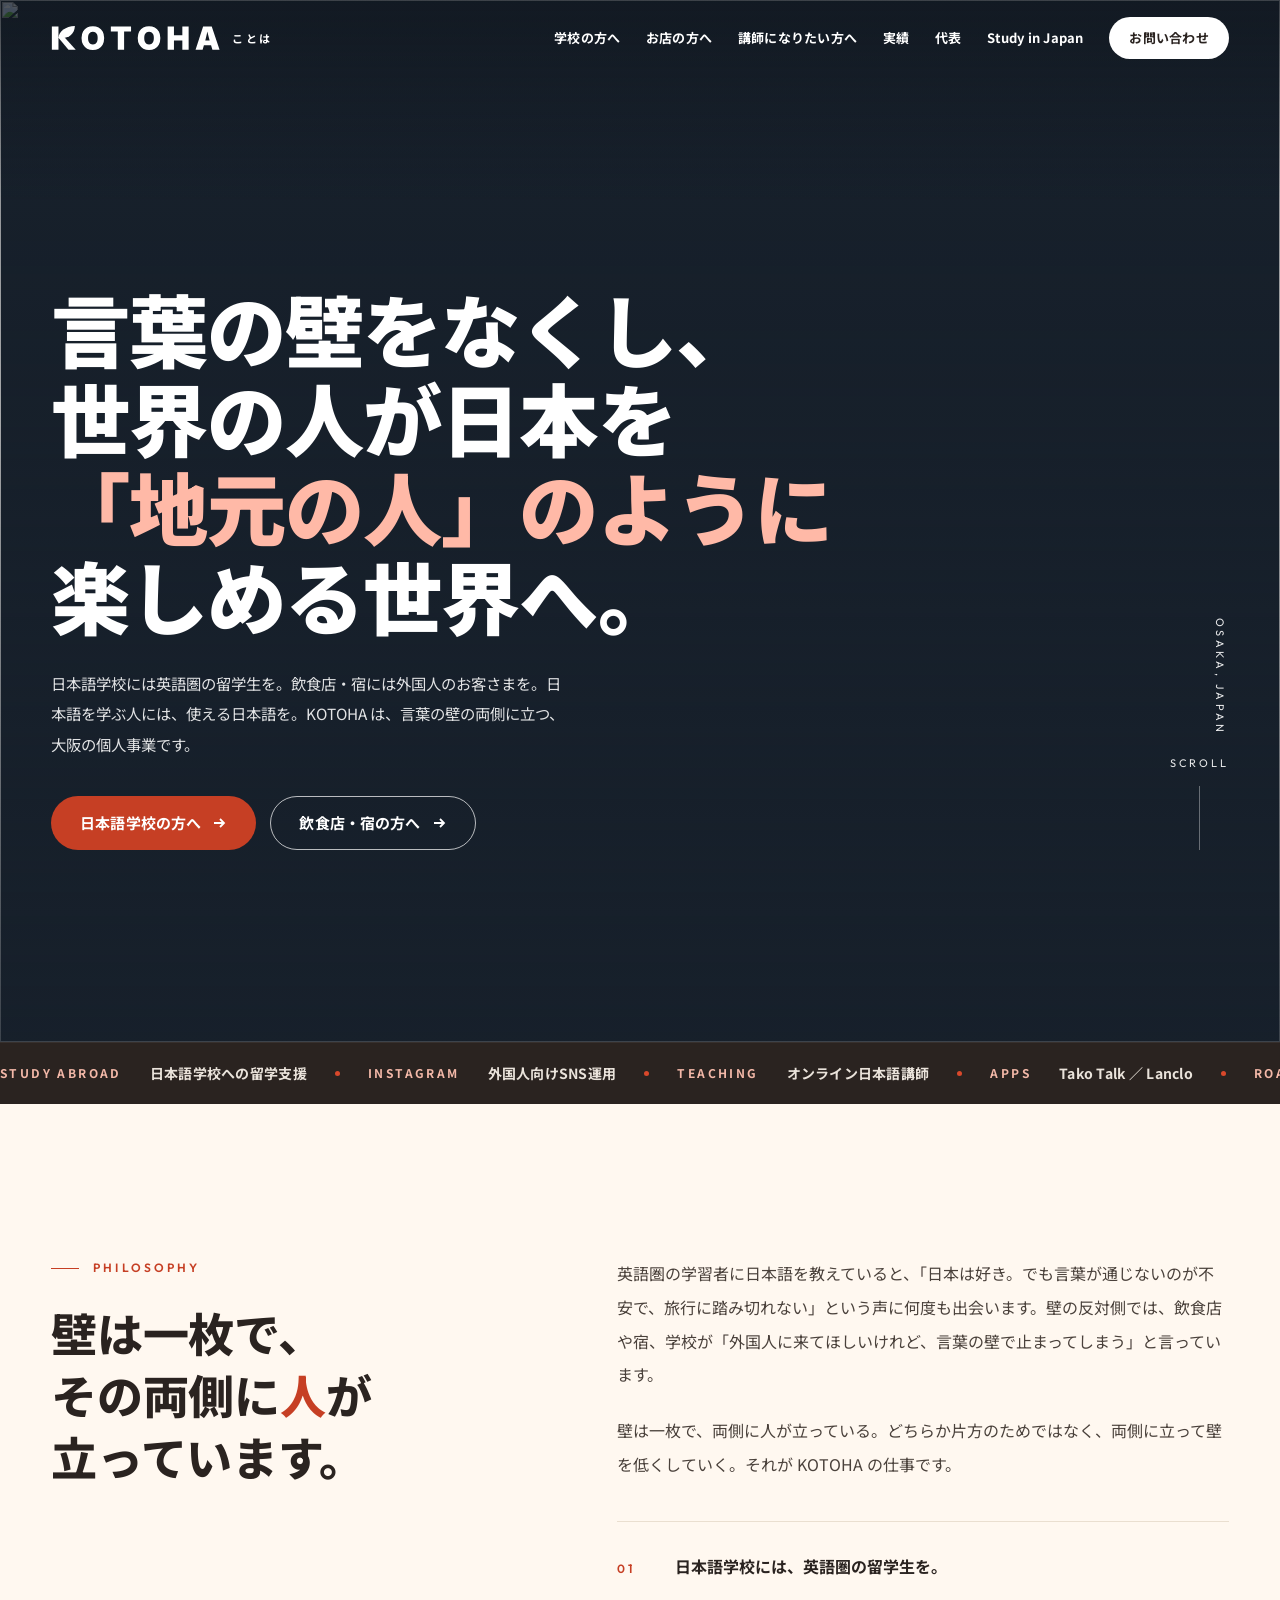
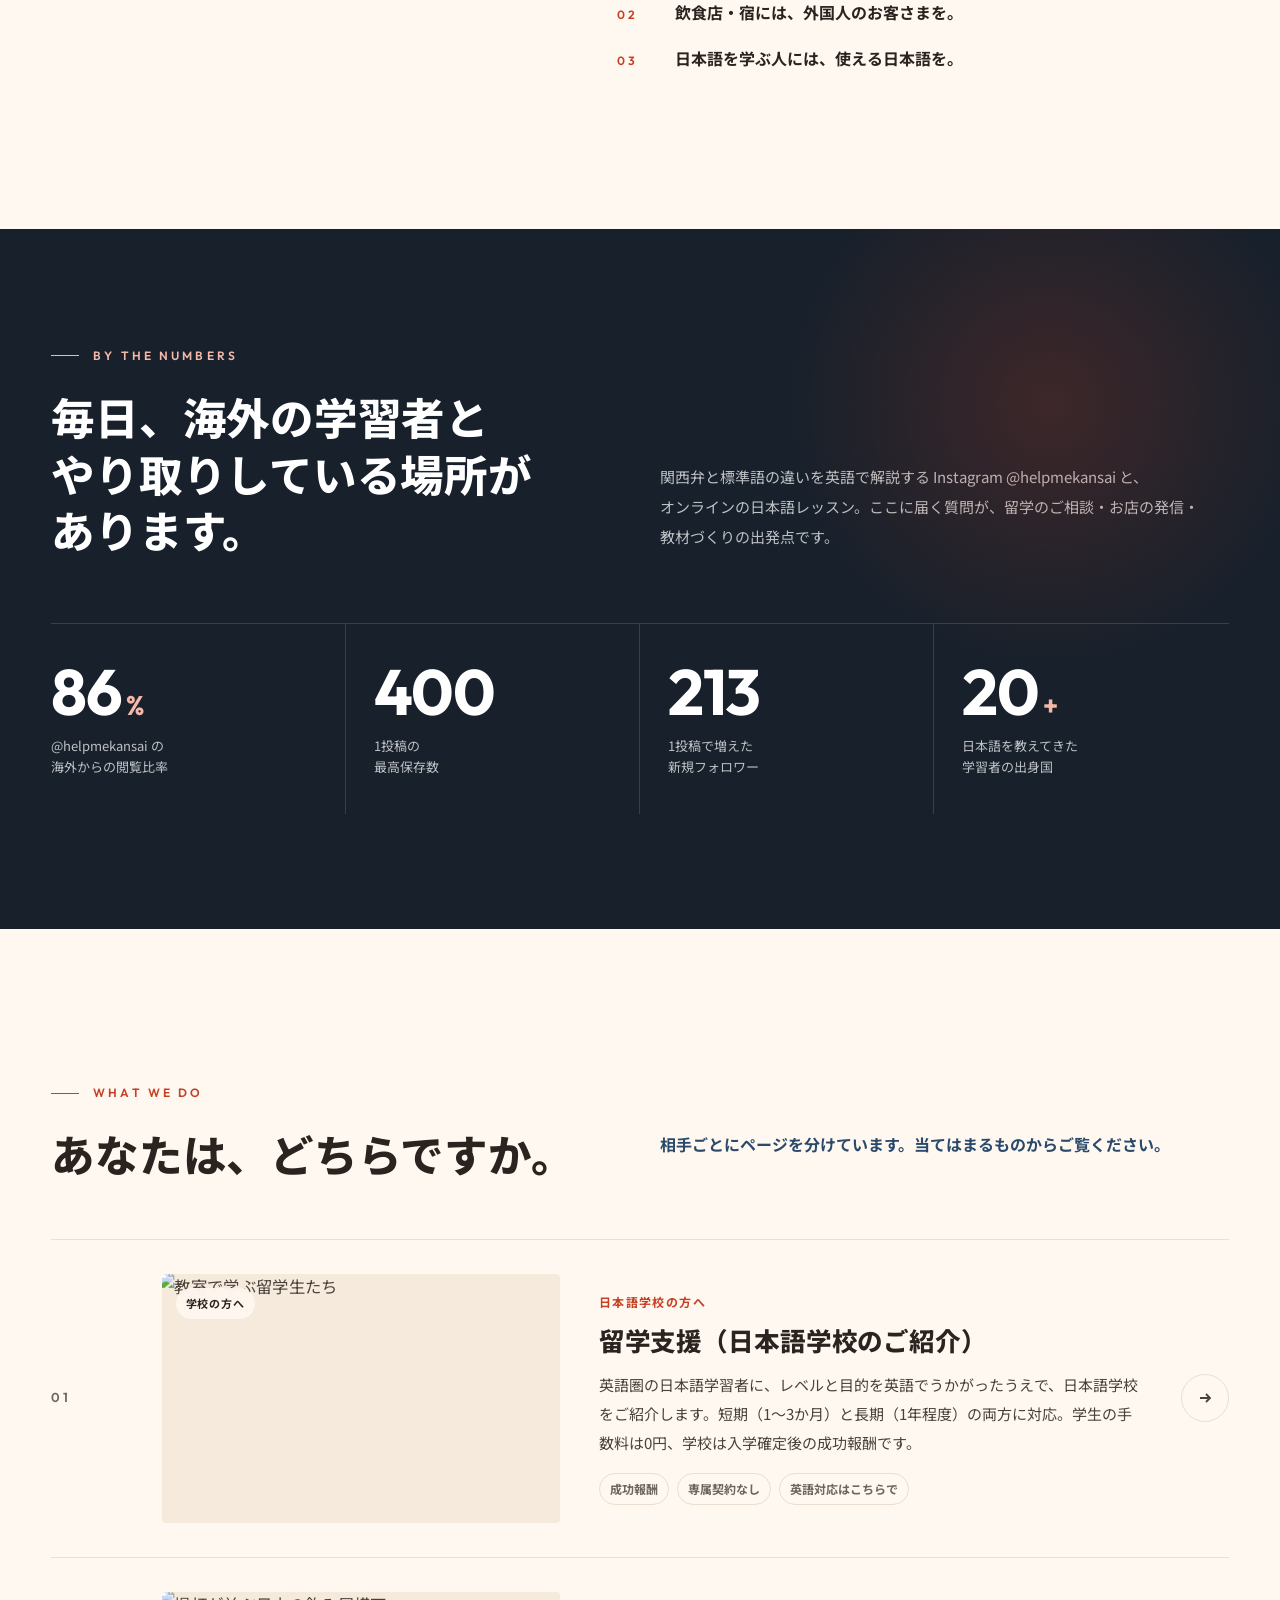
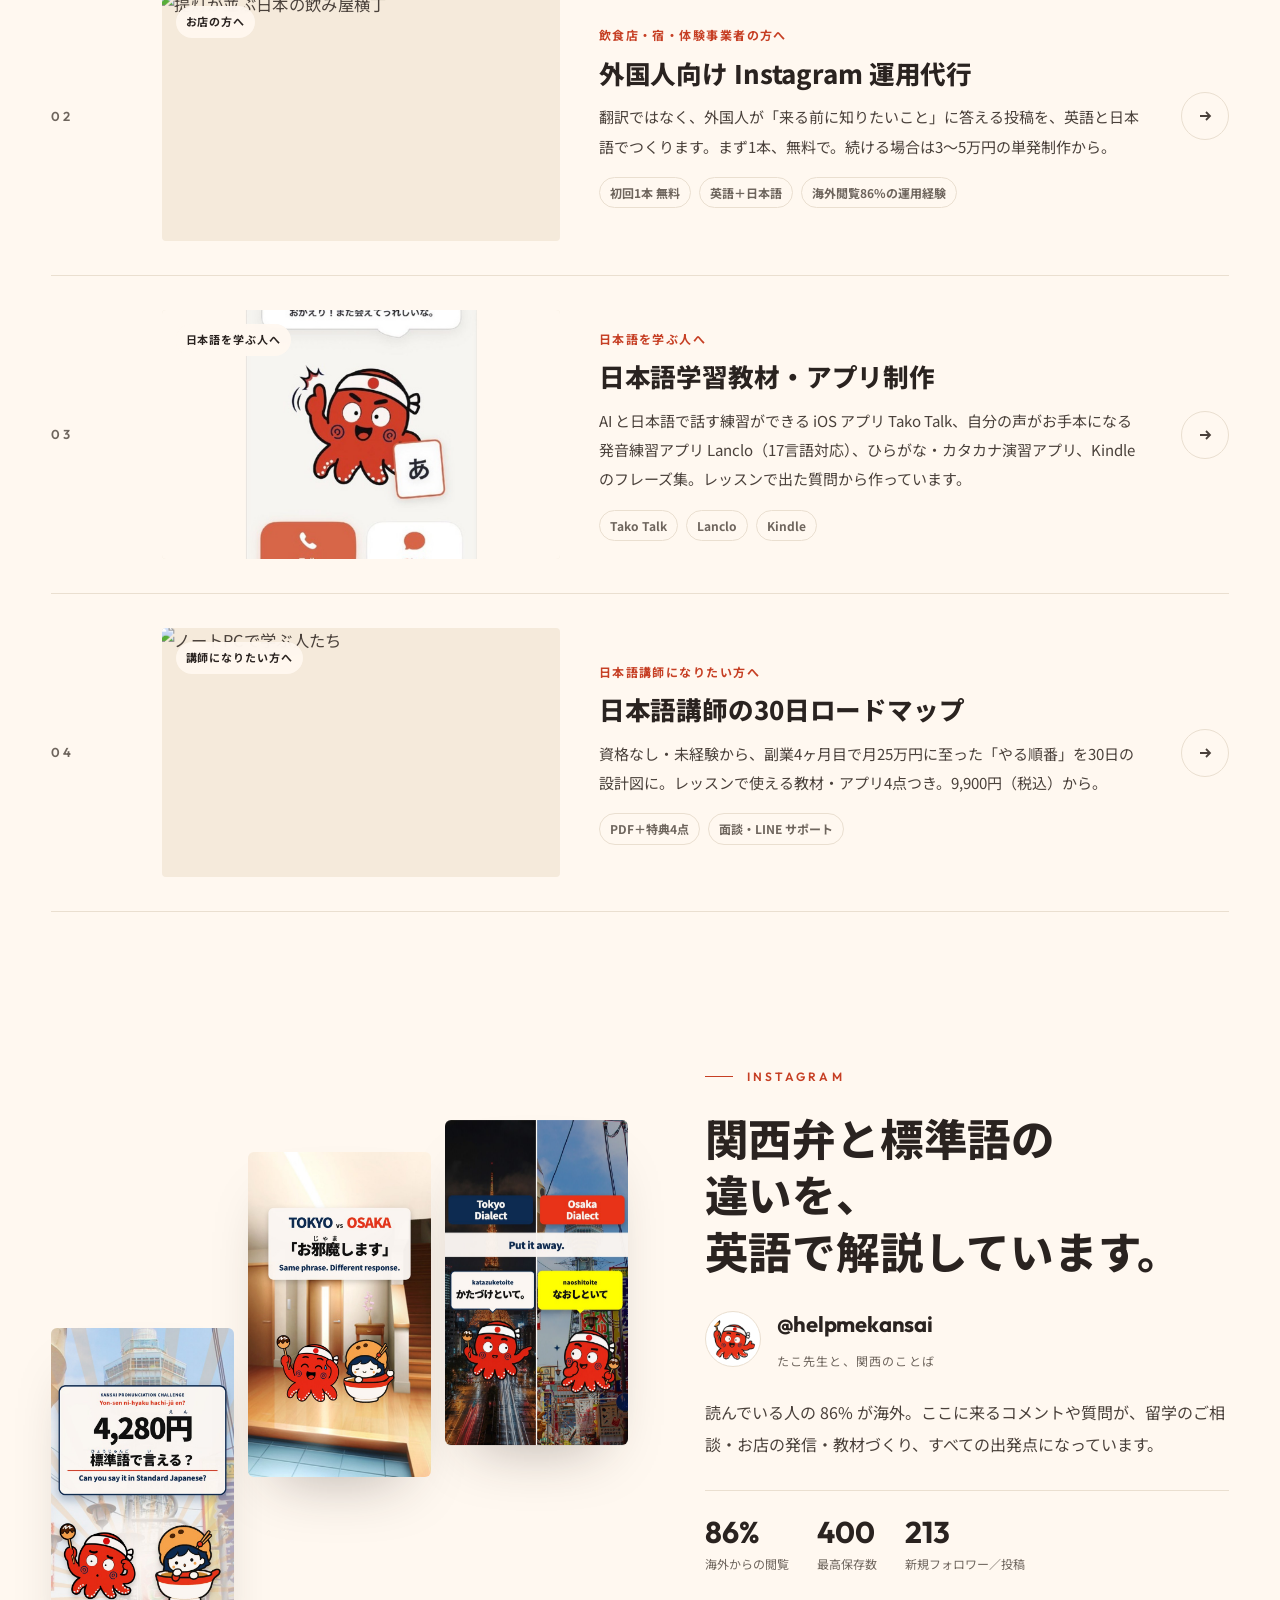
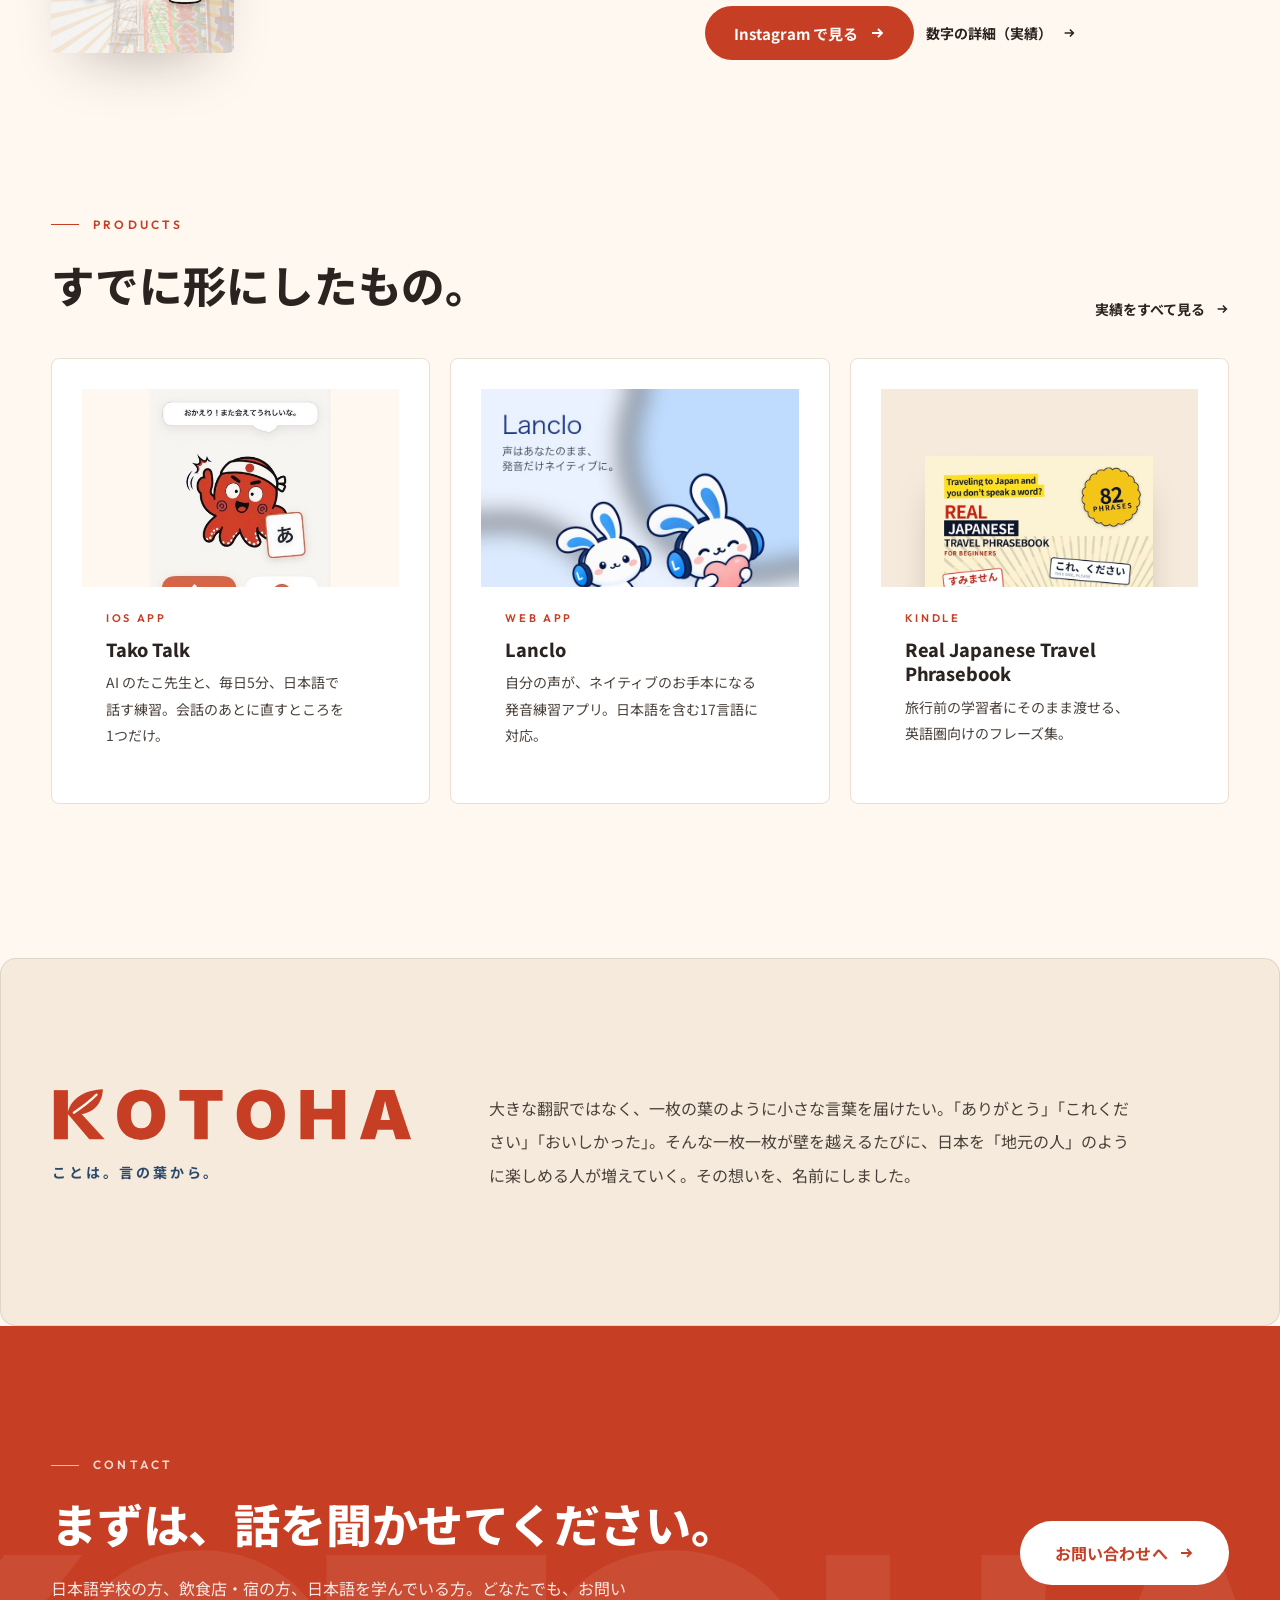
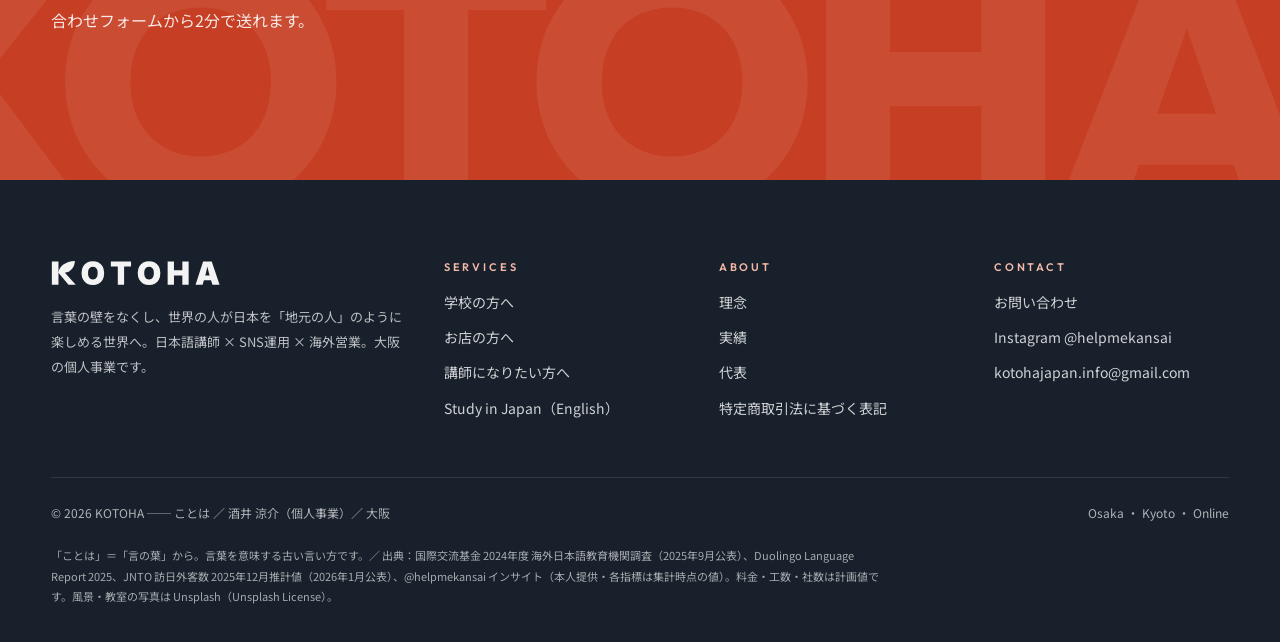
==== commit e39e0346: "刷新の不具合修正：index のスクロール出現が効かず本文が透明のままになる問題を修正 - site.js が HTML 側に最初から付いている .rv を監視対象から除外していたため、index.h" ====
--- a/index.html
+++ b/index.html
@@ -14,9 +14,9 @@
 <link rel="preconnect" href="https://fonts.googleapis.com">
 <link rel="preconnect" href="https://fonts.gstatic.com" crossorigin>
 <link href="https://fonts.googleapis.com/css2?family=Noto+Sans+JP:wght@400;700;800;900&amp;family=Outfit:wght@600;700;800&amp;display=swap" rel="stylesheet">
-<link rel="stylesheet" href="assets/style.css?v=20261028b">
-<link rel="stylesheet" href="assets/site.css?v=20261028b">
-<link rel="stylesheet" href="assets/home.css?v=20261028b">
+<link rel="stylesheet" href="assets/style.css?v=20261028d">
+<link rel="stylesheet" href="assets/site.css?v=20261028d">
+<link rel="stylesheet" href="assets/home.css?v=20261028d">
 </head>
 <body class="home">
 
@@ -308,7 +308,7 @@
   </div>
 </footer>
 
-<script src="assets/site.js?v=20261028b"></script>
+<script src="assets/site.js?v=20261028d"></script>
 <script>
 (function(){
   var hero=document.querySelector('.hero');
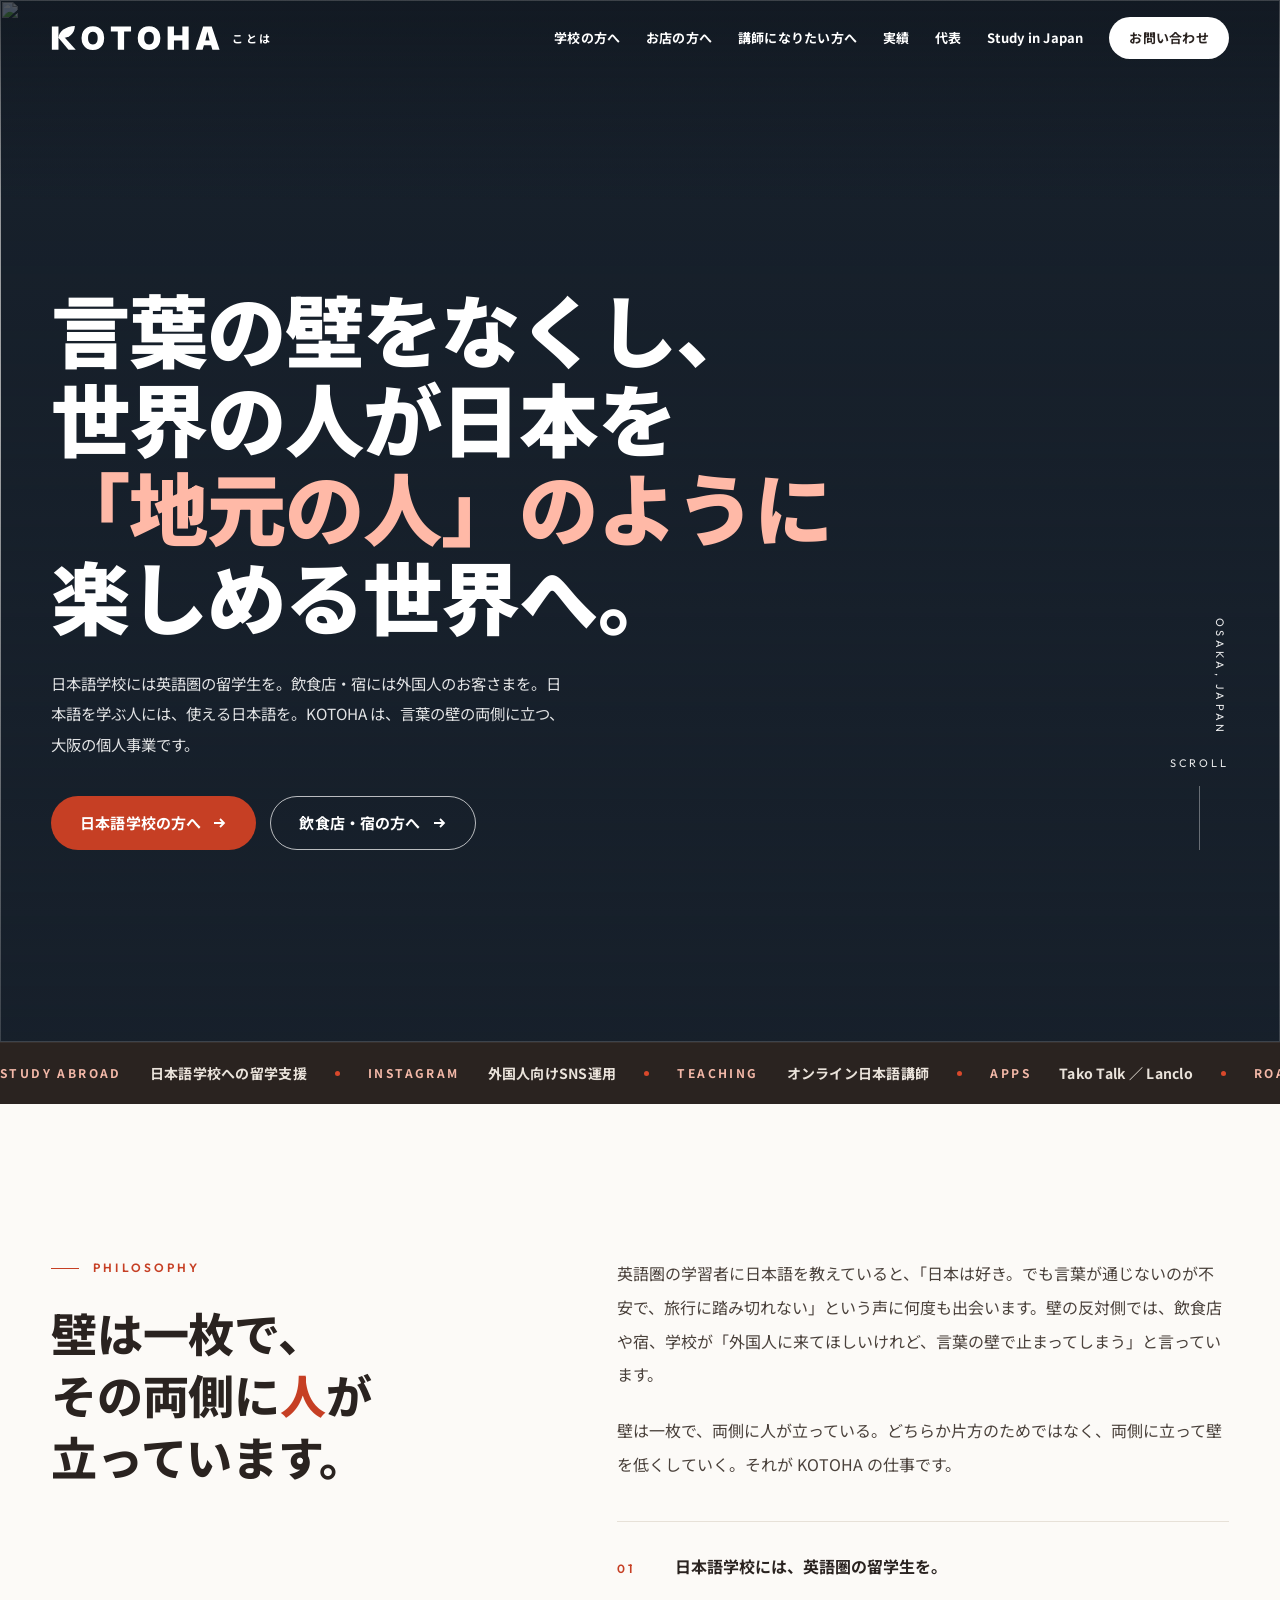
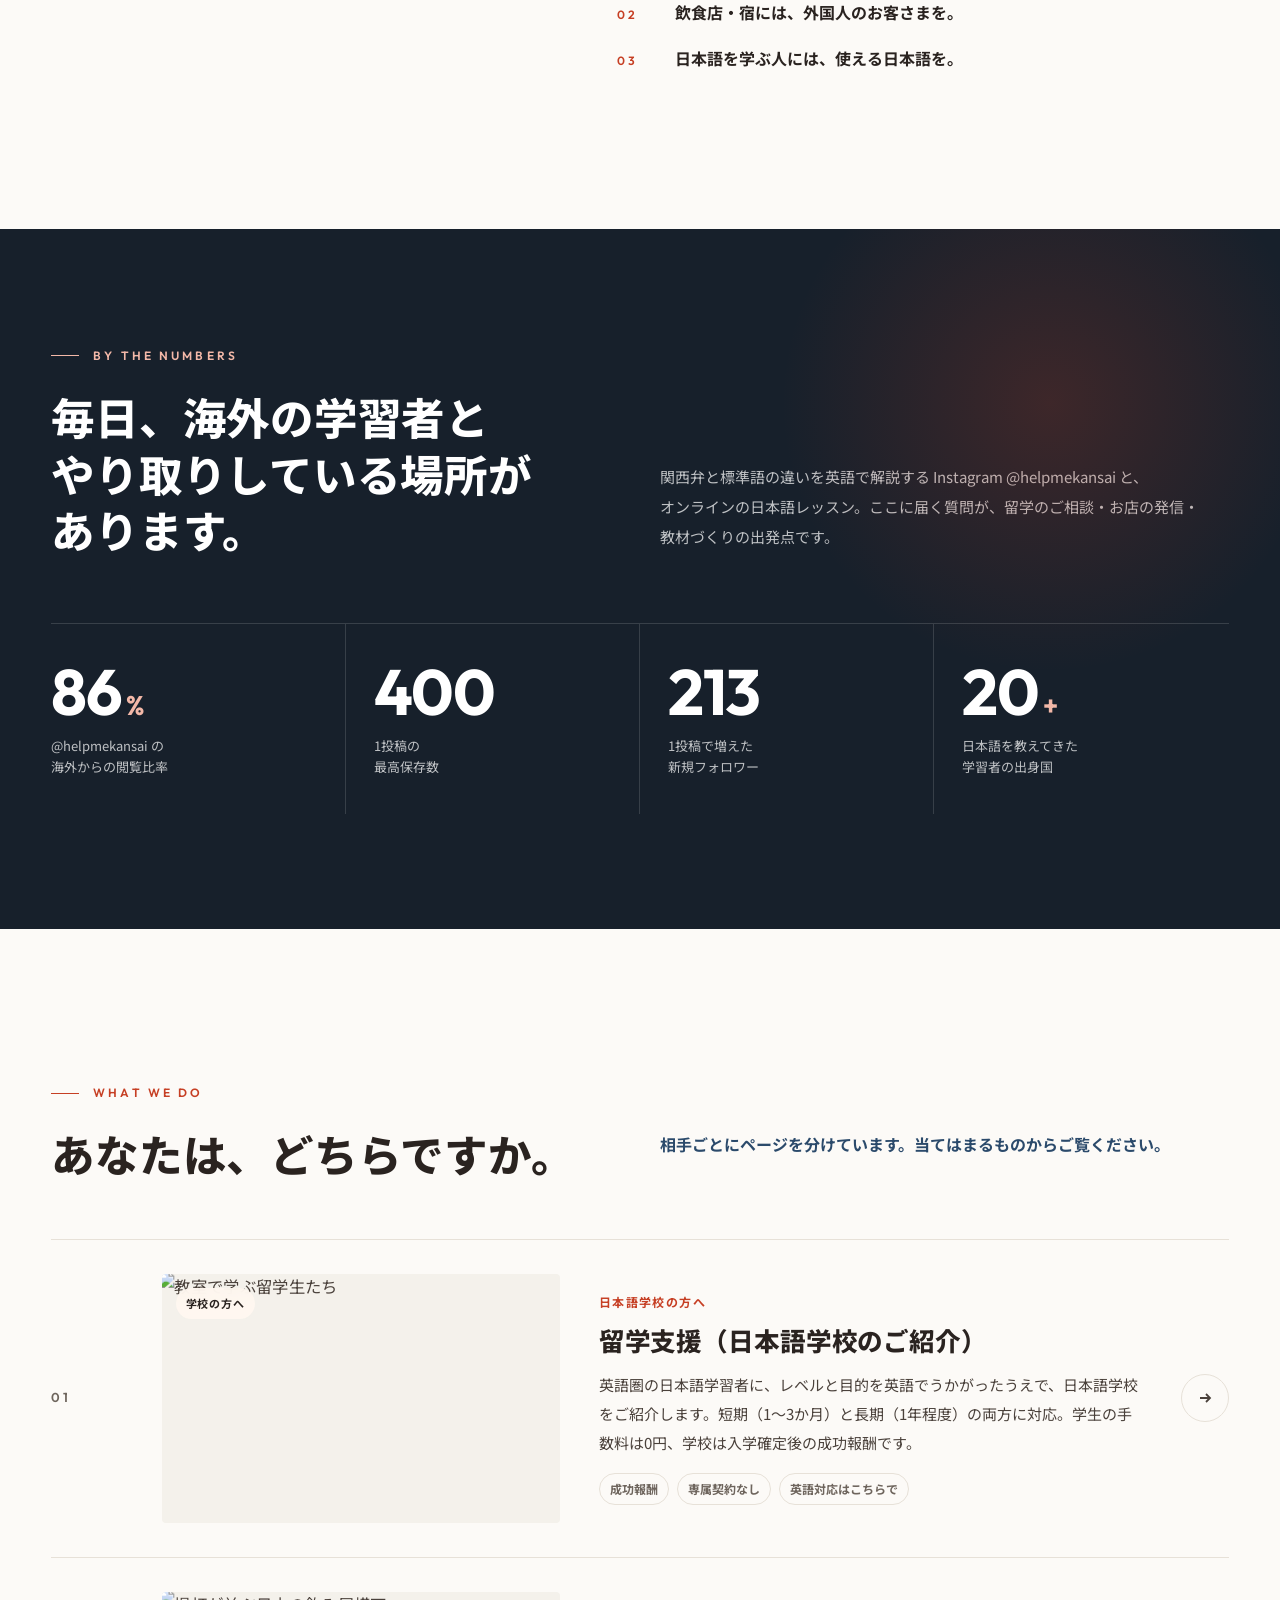
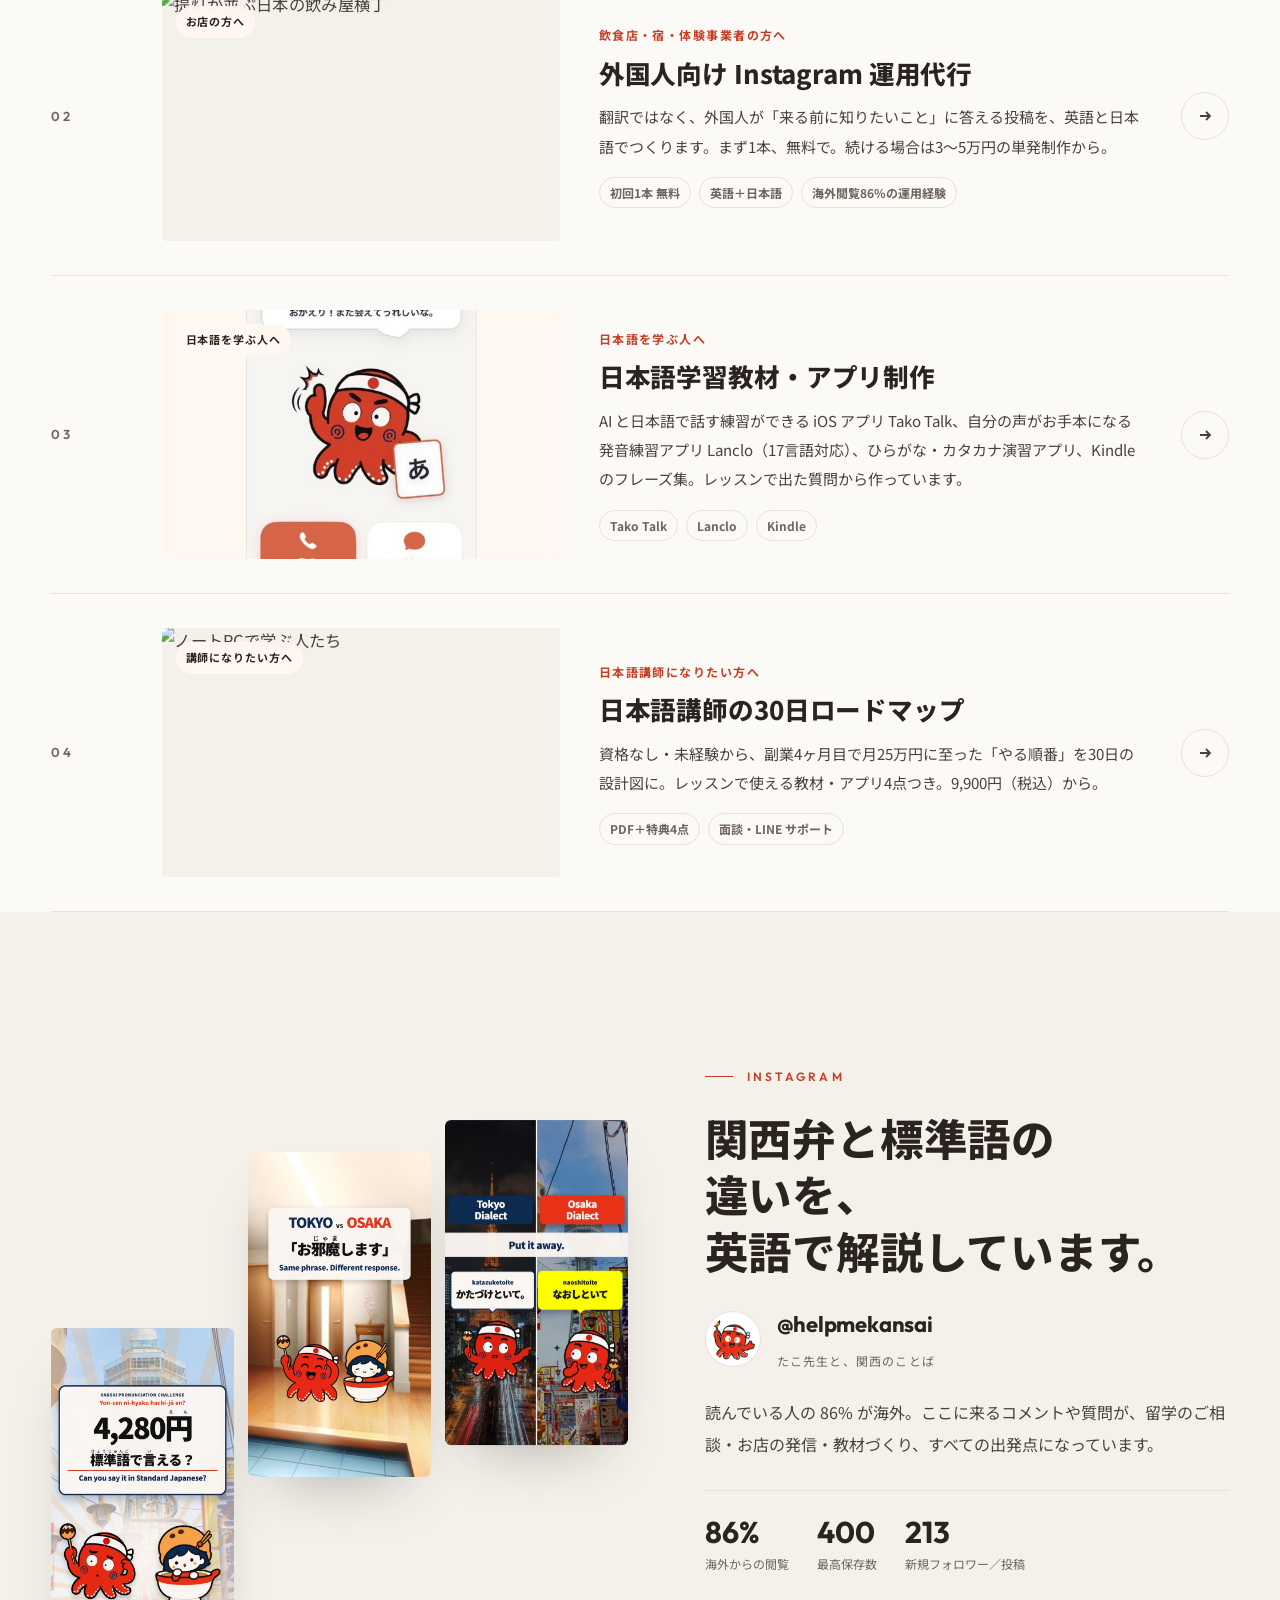
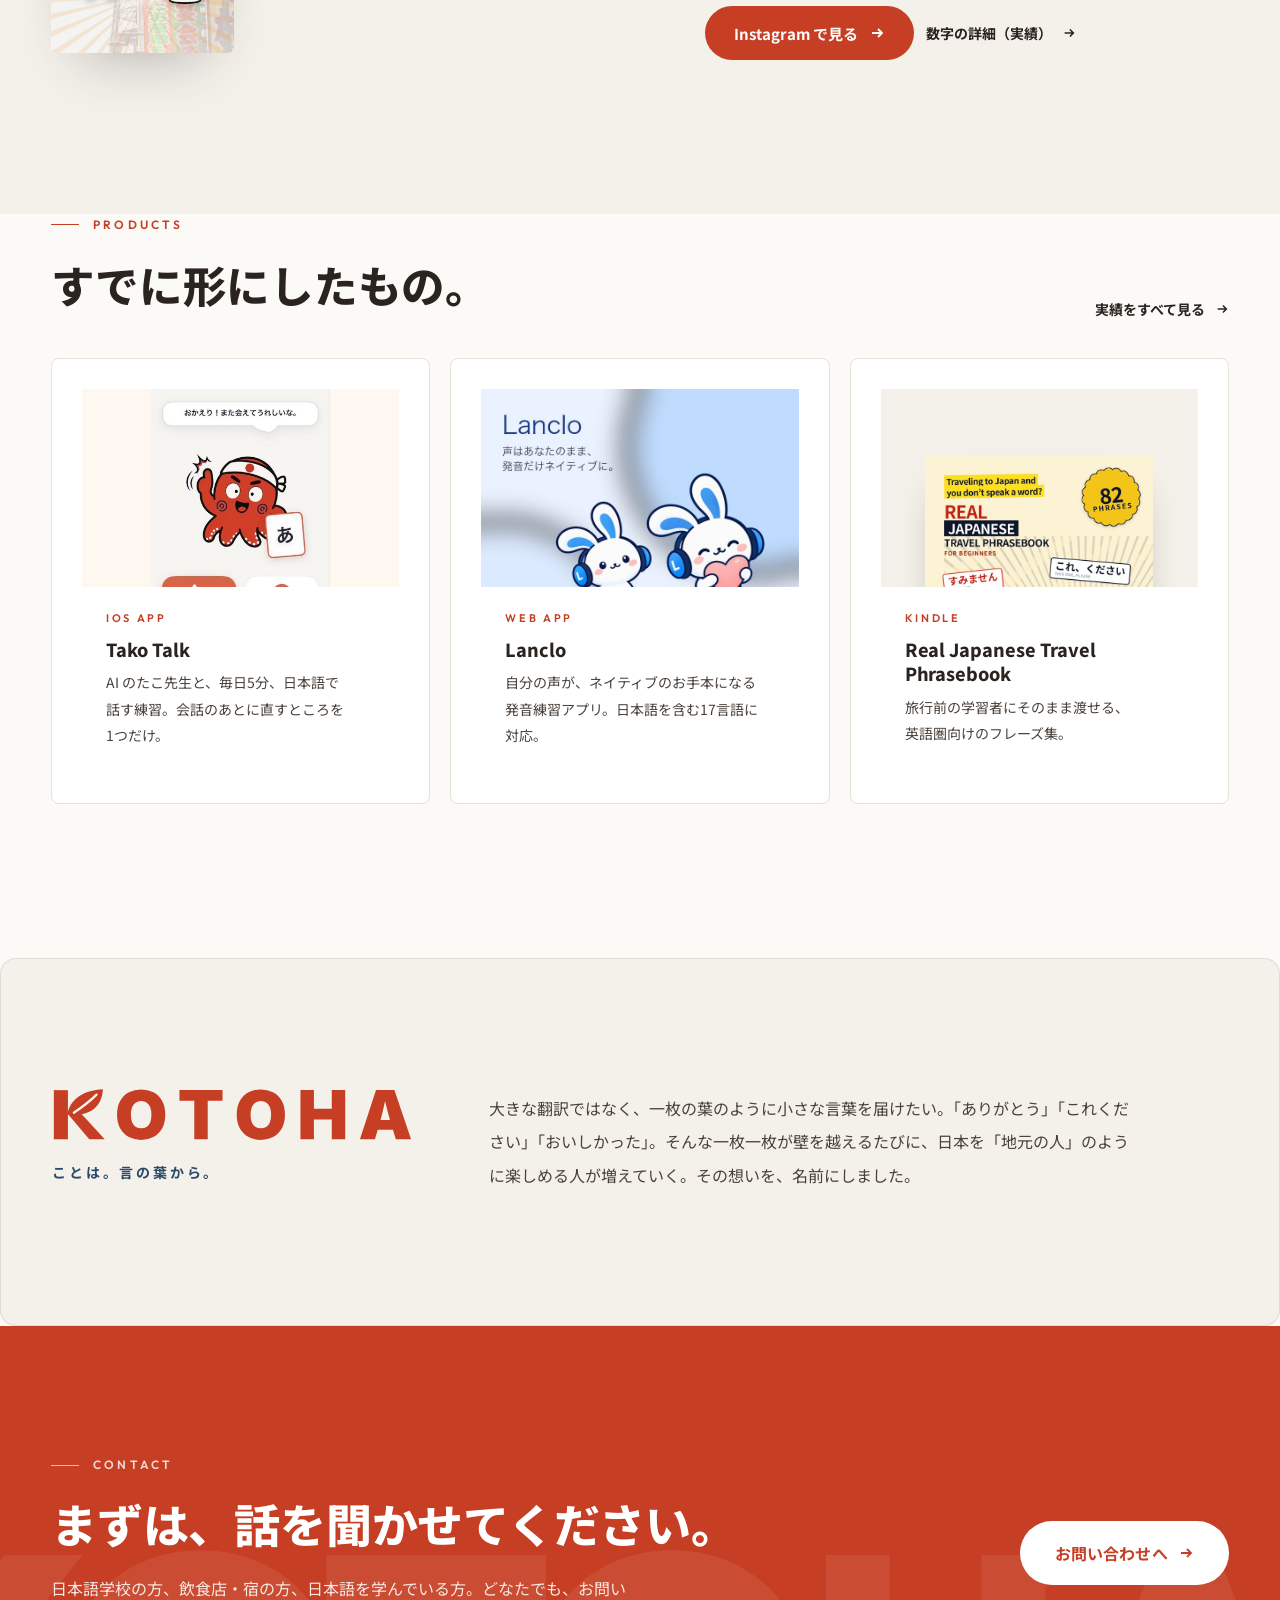
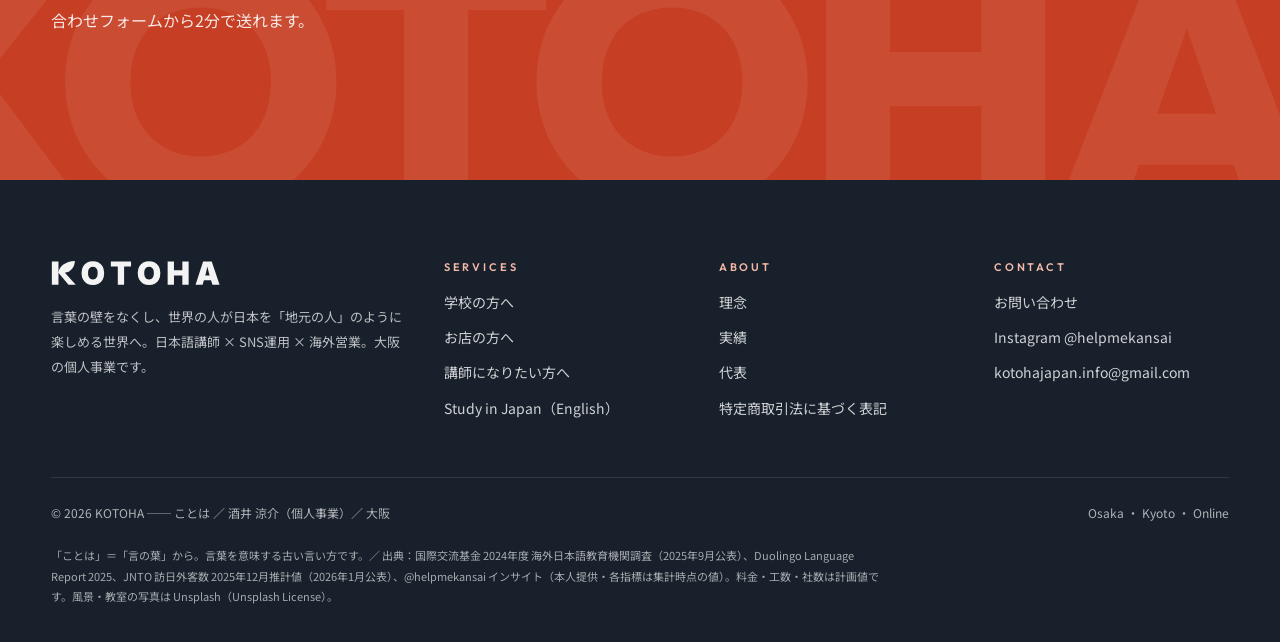
==== commit 1c6e53fb: "背景の作り直し：クリーム一色をやめ、ほぼ白の地＋一段沈んだ地の2枚で面のリズムを作る - --cream を #FCFAF7、--sand を #F4F1EB、--line を #E7E1D8 に変更" ====
--- a/index.html
+++ b/index.html
@@ -182,7 +182,7 @@
 </section>
 
 <!-- Instagram -->
-<section class="ig" id="instagram">
+<section class="ig tint" id="instagram">
   <div class="wrap">
     <div class="grid">
       <div class="shots" data-parallax>
--- a/assets/site.css
+++ b/assets/site.css
@@ -5,6 +5,10 @@
    色は style.css の :root と同じ値です。
    ============================================================ */
 :root{
+  /* 紙の色：クリーム一色をやめ、白に近い地と、ひとつ沈んだ地の2枚で面を作る */
+  --cream:#FCFAF7;      /* 基本の地（ほぼ白・ごく薄く暖かい） */
+  --sand:#F4F1EB;       /* 一段沈んだ地（交互に敷く） */
+  --line:#E7E1D8;       /* 罫線 */
   --navy:#17202B;
   --max:1280px; --gut:clamp(20px,4vw,56px);
   --ease:cubic-bezier(.22,1,.36,1);
@@ -40,7 +44,7 @@
 .hdr.onHero nav a.active{color:#FFB9A7}
 .hdr.onHero nav a.cta{background:#fff;color:var(--ink)}
 .hdr.onHero nav a.cta:hover{background:var(--aka);color:#fff}
-.hdr.solid{background:rgba(255,248,240,.88);backdrop-filter:blur(14px) saturate(1.4);box-shadow:0 1px 0 rgba(42,35,32,.08)}
+.hdr.solid{background:rgba(252,250,247,.9);backdrop-filter:blur(14px) saturate(1.4);box-shadow:0 1px 0 rgba(42,35,32,.08)}
 .hdr.solid .wrap{height:64px}
 .hdr .burger{display:none;width:44px;height:44px;border:0;background:transparent;cursor:pointer;position:relative;z-index:70;padding:0}
 .hdr .burger span{position:absolute;left:10px;right:10px;height:2px;background:var(--ink);transition:transform .4s var(--ease),opacity .3s,background .3s}
@@ -82,7 +86,8 @@
 /* ---------- セクションの余白 ---------- */
 section{padding:clamp(84px,10vw,140px) 0}
 @media(max-width:768px){section{padding:72px 0}}
-.toc{position:sticky;top:64px;z-index:40;background:rgba(255,255,255,.9);backdrop-filter:blur(10px)}
+.toc{position:sticky;top:64px;z-index:40;background:rgba(252,250,247,.92);backdrop-filter:blur(12px) saturate(1.3);border-bottom:1px solid var(--line)}
+.toc a{background:var(--white);border-color:var(--line)}
 .toc a{transition:border-color .3s,color .3s,background .3s}
 
 /* ---------- 見出し ---------- */
@@ -209,3 +214,17 @@
 .card,.box,.pcard,.step,.merit,.faq,.cform,.sch,.ln-reasons article,.rp-days > *,.rp-perks > *{box-shadow:none}
 .cform.ln-form{box-shadow:none}
 .lp-shot img{box-shadow:none}
+
+/* ---------- 面のリズム：隣り合うセクションで地の色を変える ---------- */
+section.tint{background:var(--sand)}
+section.alt{background:var(--white);border-top:0;border-bottom:0}
+section.sand{background:var(--sand)}
+/* 地の上で白いカードを際立たせる */
+section.tint .card,section.tint .box,section.tint .step,section.tint .merit,
+section.tint .faq,section.tint .cform,section.tint .pcard{background:var(--white)}
+/* 砂色の小箱は、沈んだ地の上では白寄りに */
+section.tint .band{background:var(--white);border-color:var(--line)}
+section.tint .band.indigo{background:var(--indigo-l);border-color:rgba(43,74,107,.2)}
+
+/* 撮影モード（?shot）では、ページ独自の .reveal も含めてすべて表示する */
+.shot .rv,.shot .reveal,.shot .rv-clip{opacity:1!important;transform:none!important;clip-path:none!important;transition:none!important}
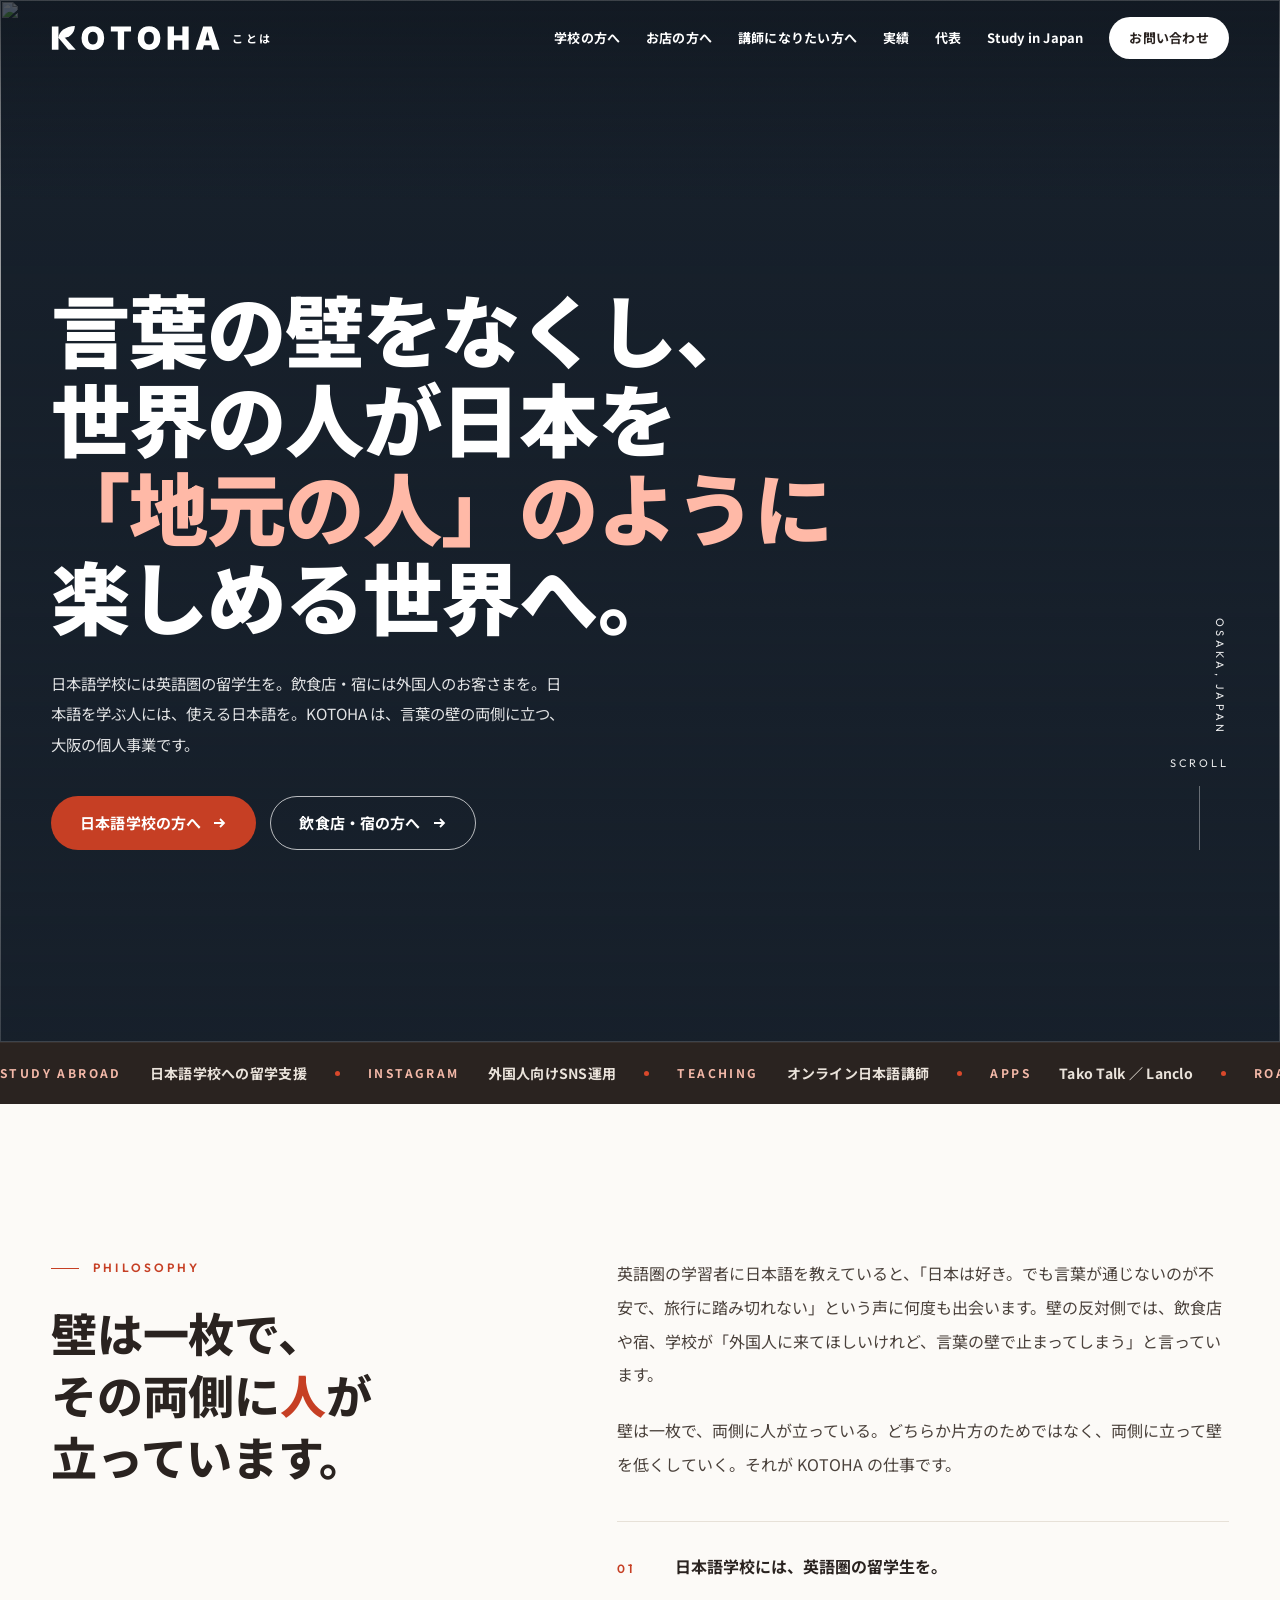
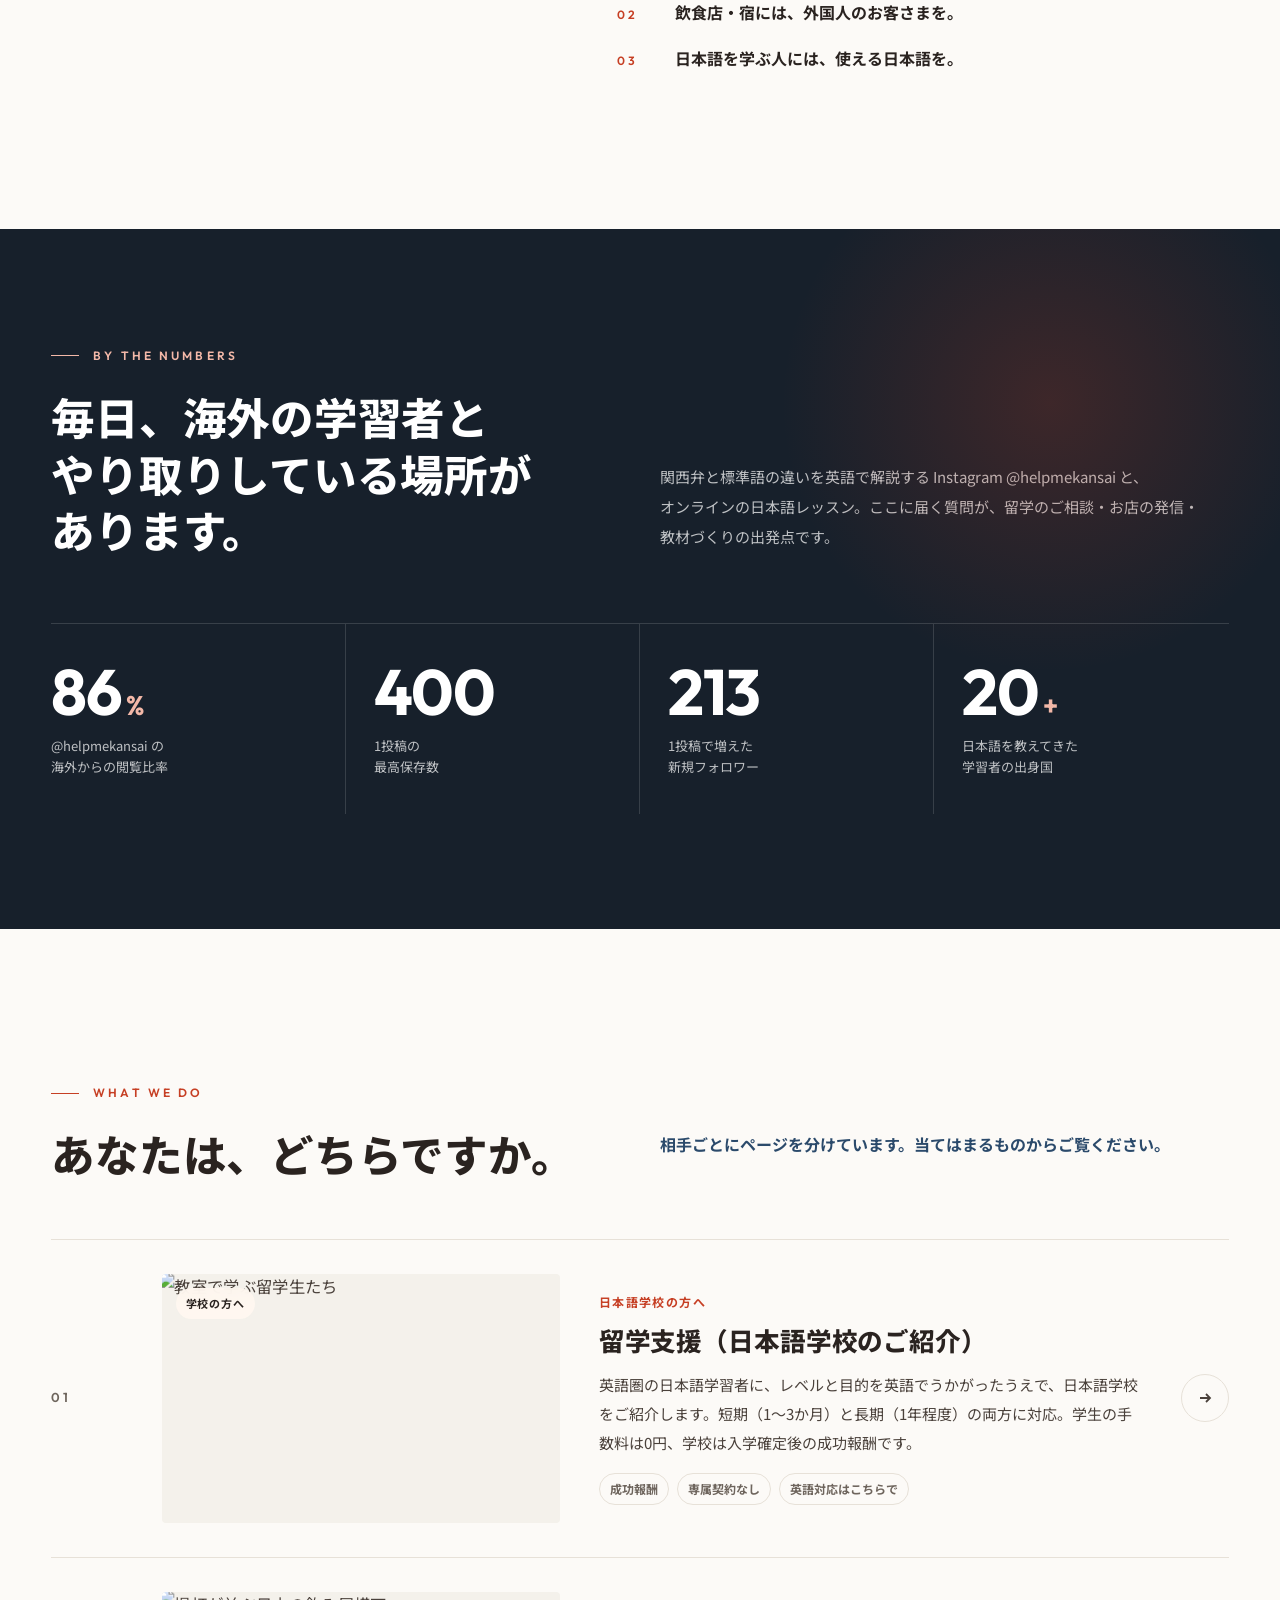
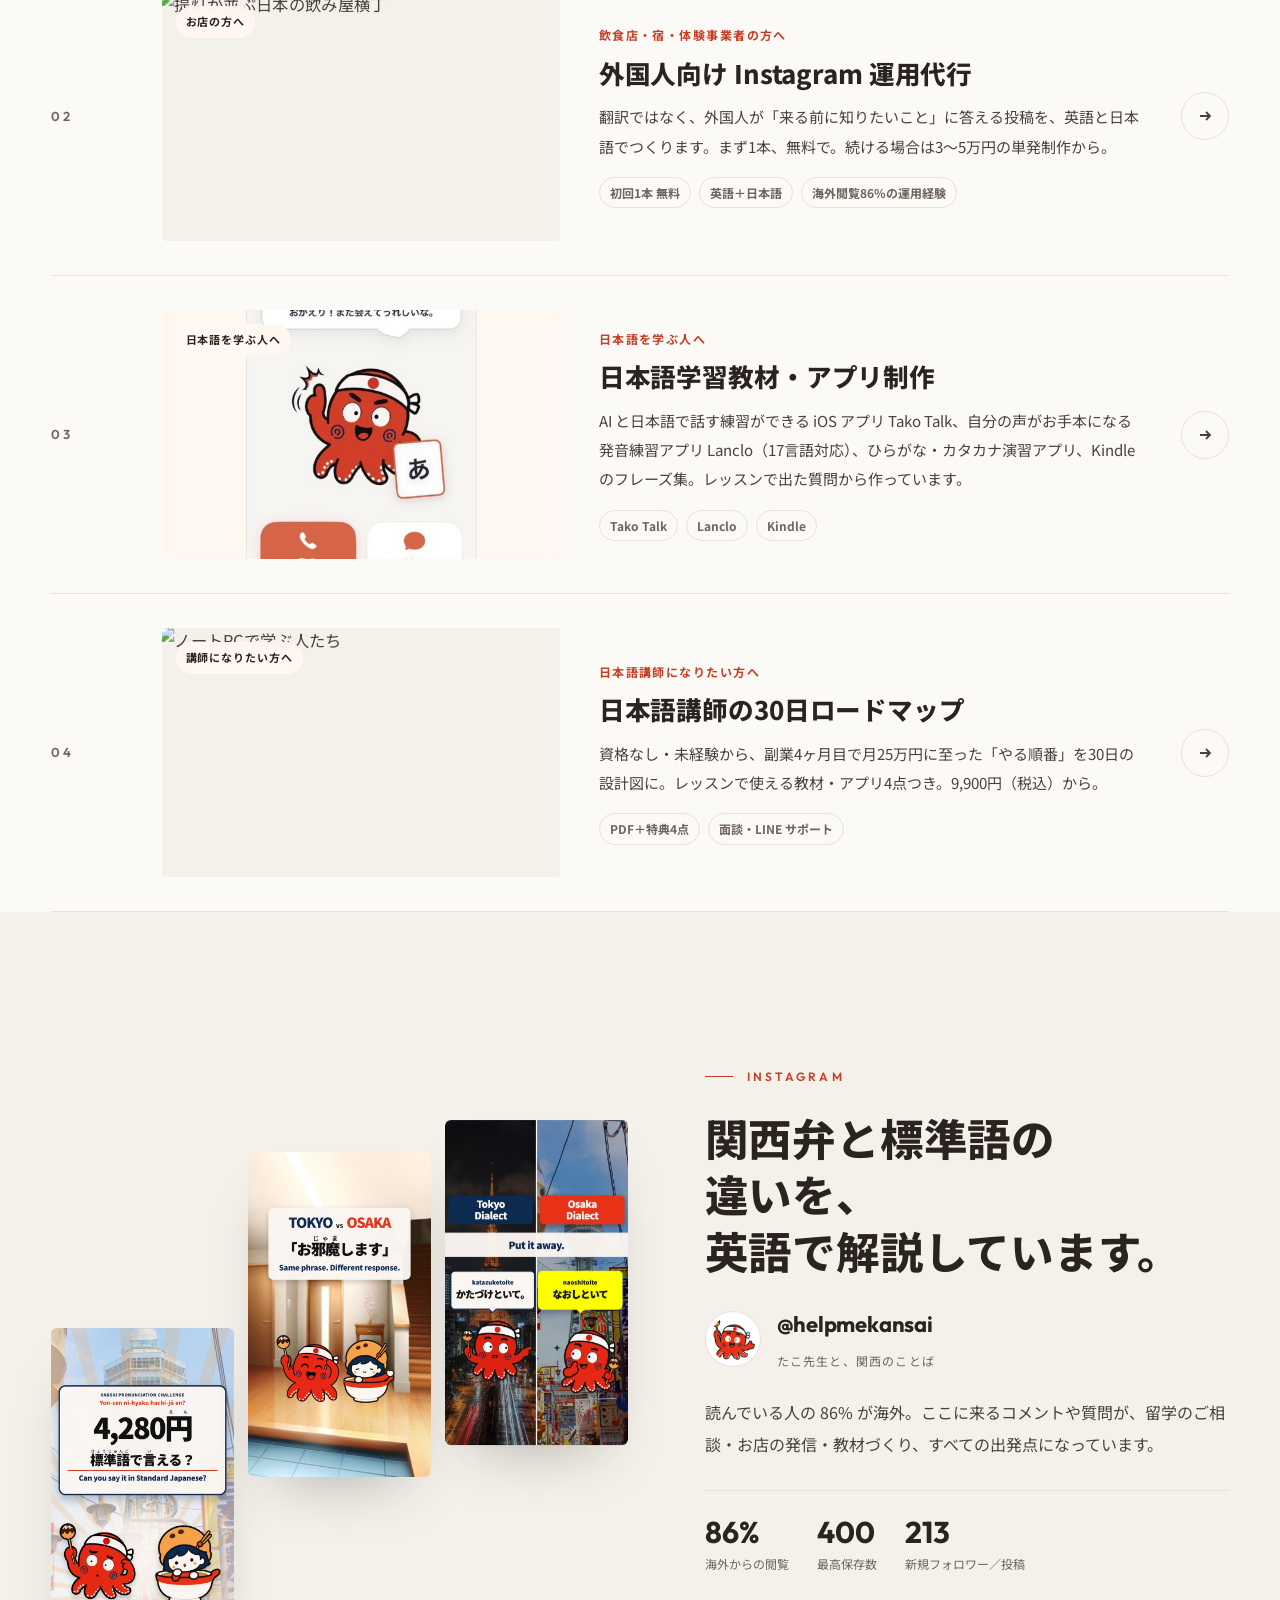
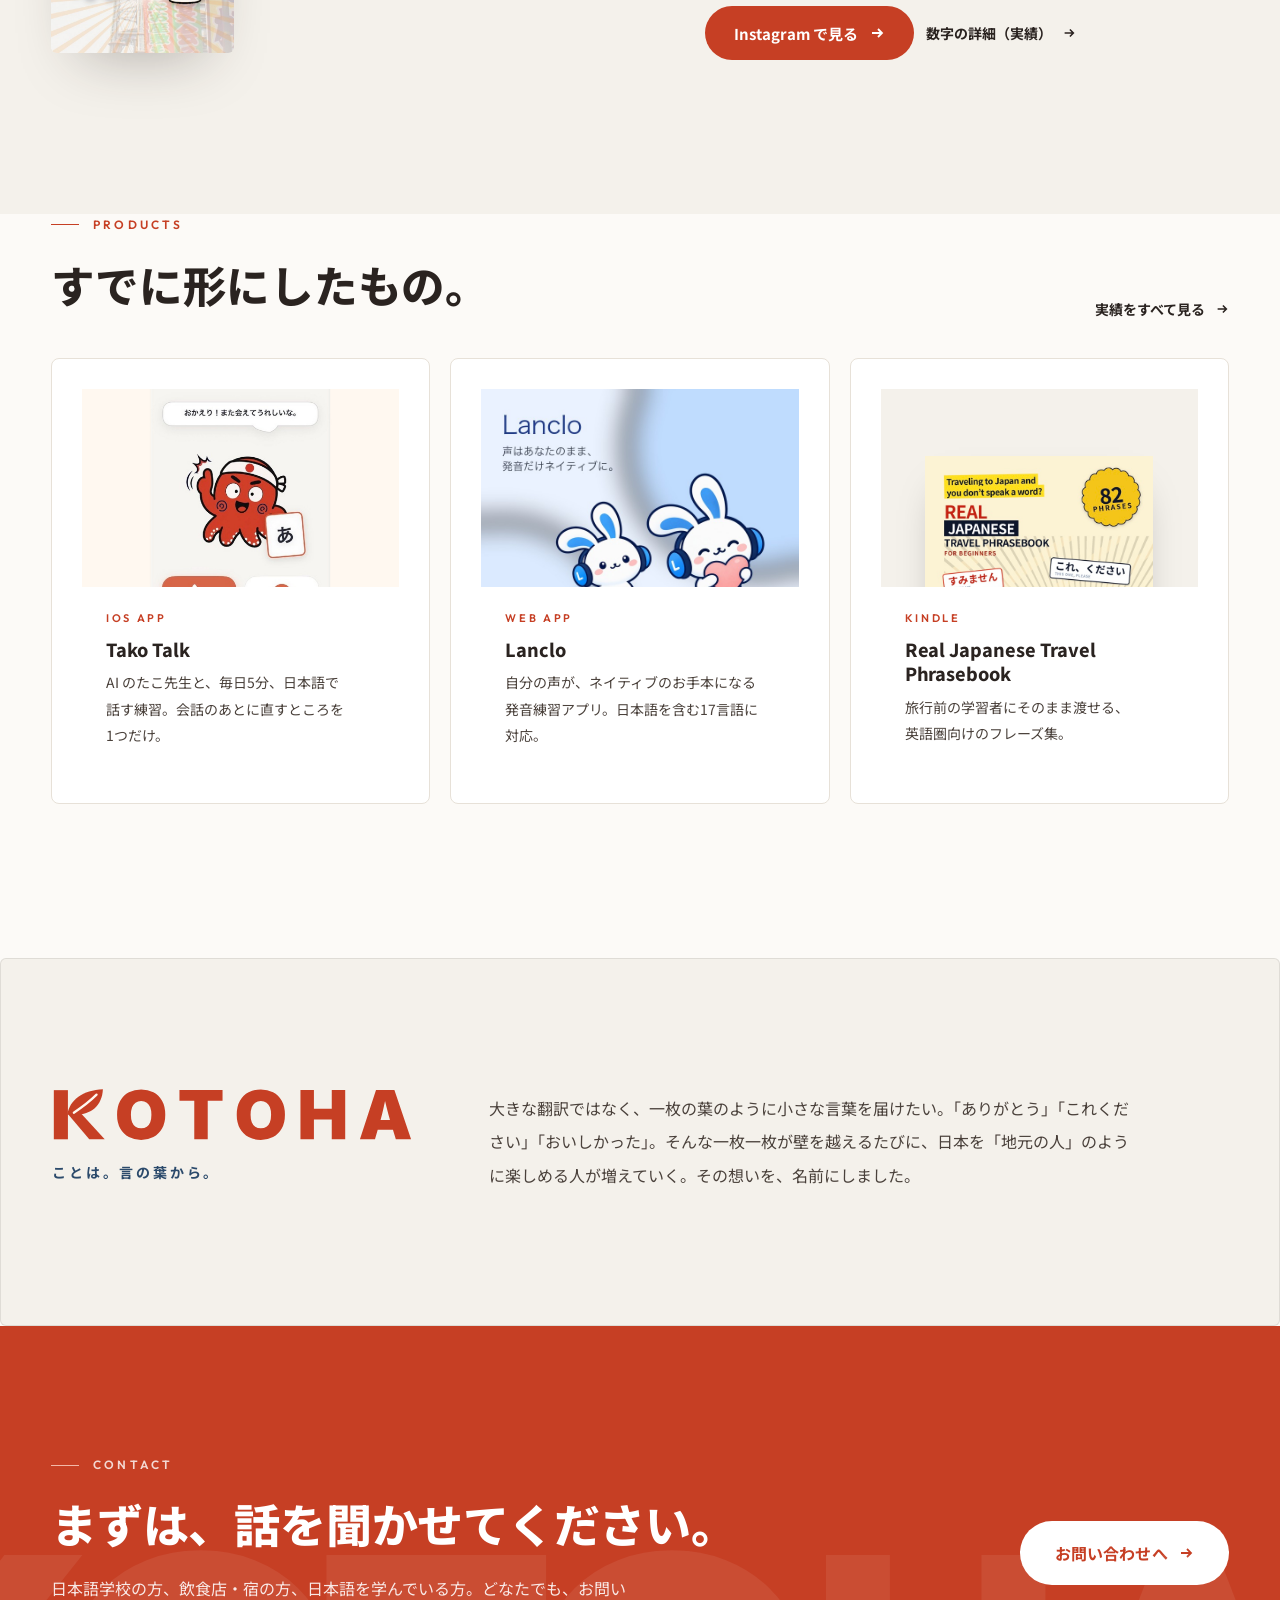
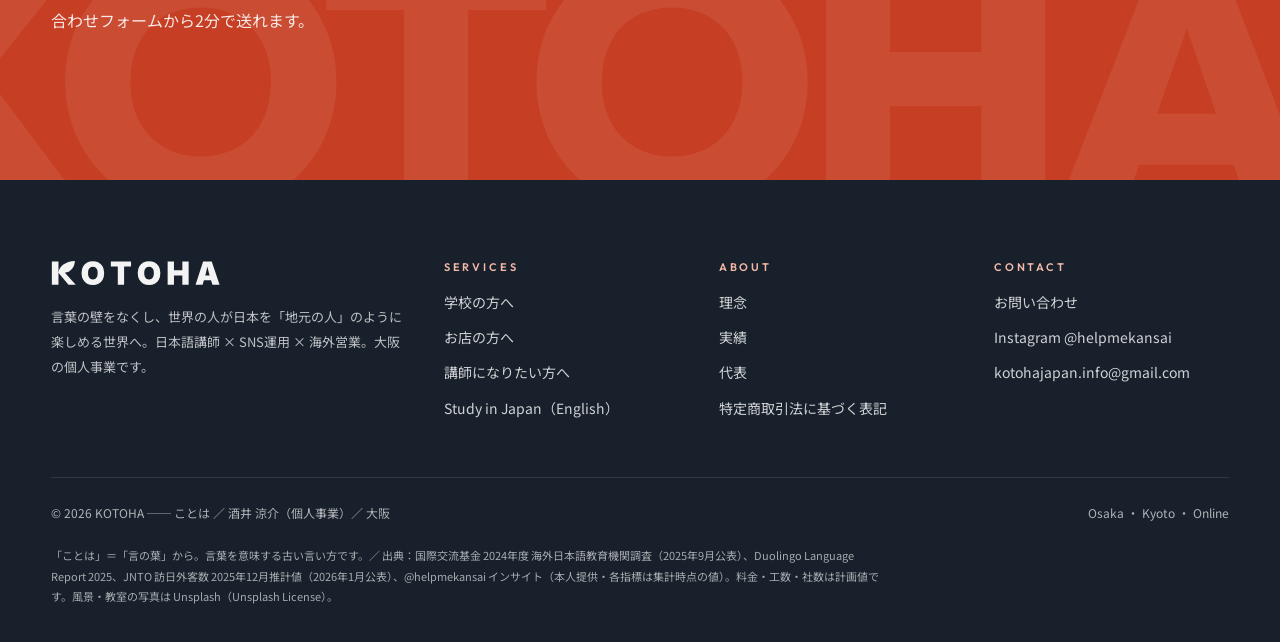
==== commit 2cb5e89c: "全ページ：質感の調整。角丸を浅くし、表・工程・カード・数字・注記の塗りをやめて罫線で組み直す（参考：TOYOTA／三菱電機／モンスターラボ／ラシン）。写真の組みを2×2に揃え、小さな札を細枠に（CSS" ====
--- a/index.html
+++ b/index.html
@@ -14,9 +14,9 @@
 <link rel="preconnect" href="https://fonts.googleapis.com">
 <link rel="preconnect" href="https://fonts.gstatic.com" crossorigin>
 <link href="https://fonts.googleapis.com/css2?family=Noto+Sans+JP:wght@400;700;800;900&amp;family=Outfit:wght@600;700;800&amp;display=swap" rel="stylesheet">
-<link rel="stylesheet" href="assets/style.css?v=20261028d">
-<link rel="stylesheet" href="assets/site.css?v=20261028d">
-<link rel="stylesheet" href="assets/home.css?v=20261028d">
+<link rel="stylesheet" href="assets/style.css?v=20261028e">
+<link rel="stylesheet" href="assets/site.css?v=20261028e">
+<link rel="stylesheet" href="assets/home.css?v=20261028e">
 </head>
 <body class="home">
 
@@ -308,7 +308,7 @@
   </div>
 </footer>
 
-<script src="assets/site.js?v=20261028d"></script>
+<script src="assets/site.js?v=20261028e"></script>
 <script>
 (function(){
   var hero=document.querySelector('.hero');
--- a/assets/site.css
+++ b/assets/site.css
@@ -228,3 +228,118 @@
 
 /* 撮影モード（?shot）では、ページ独自の .reveal も含めてすべて表示する */
 .shot .rv,.shot .reveal,.shot .rv-clip{opacity:1!important;transform:none!important;clip-path:none!important;transition:none!important}
+
+/* ============================================================
+   質感の調整（2026-10-28）
+   角丸を浅く、表は罫線だけ、工程は箱をやめて罫線で区切る。
+   参考：TOYOTA / 三菱電機 / モンスターラボ / ラシン
+   ============================================================ */
+:root{ --r:6px; --r-sm:4px; --r-lg:10px; }
+.card,.box,.pcard,.step,.merit,.faq,.cform,.sch,.ln-reasons article{border-radius:6px}
+.cta-inline,.ln-book,.rp-cta{border-radius:8px}
+.card .thumb,.collage img,.pic,.lp-shot,.after figure,.ig .shots img{border-radius:6px}
+
+/* ---------- 表：塗りをやめ、罫線と太字で組む ---------- */
+.tblwrap{border:0;border-radius:0;overflow-x:auto}
+table{background:transparent}
+th,td{padding:16px 18px 16px 0;border-bottom:1px solid var(--line);vertical-align:top}
+thead th{background:transparent;color:var(--ink);font-size:13px;font-weight:700;letter-spacing:.02em;
+  border-bottom:2px solid var(--ink);padding-bottom:12px}
+thead th.hi{background:transparent;color:var(--aka);border-bottom-color:var(--aka)}
+tbody th{background:transparent;color:var(--gray);font-size:13px;font-weight:700;width:18%}
+td.hi{background:transparent;color:var(--ink);font-weight:700}
+/* 自社の列だけ、ごく薄い地で示す */
+.tblwrap table tr > *:last-child{padding-left:18px}
+.cmp td.hi,.cmp thead th.hi{background:rgba(198,63,36,.04)}
+.cmp thead th,.cmp tbody th{font-size:13px}
+.cmp tbody th{width:20%}
+@media(max-width:560px){
+  .cmp tbody th{background:var(--sand);padding:12px 14px 4px}
+  .cmp td{padding:8px 14px 12px}
+  .cmp td.hi{background:rgba(198,63,36,.04)}
+}
+.tblwrap.legal{border:0}
+.tblwrap.legal tbody th{width:26%;color:var(--gray)}
+
+/* ---------- 工程（steps）：箱をやめ、上の罫線で区切る ---------- */
+.steps{gap:clamp(20px,2.4vw,34px)}
+.step{background:transparent!important;border:0;border-top:1px solid var(--line);border-radius:0;
+  padding:22px 0 0;box-shadow:none}
+.step:hover{transform:none;border-color:var(--line)}
+.step::before{color:var(--aka);font-family:var(--en);font-weight:600;font-size:12px;letter-spacing:.14em}
+.step b{font-size:17px;margin:10px 0 8px;letter-spacing:-.003em}
+.step p{font-size:14px;line-height:1.95;color:var(--body)}
+.step small{margin-top:10px}
+.step .bookbtn{margin-top:14px}
+section.tint .step{background:transparent!important}
+
+/* ---------- 写真の組み：ずらしをやめて揃える ---------- */
+.collage{grid-template-columns:1fr 1fr;gap:10px}
+.collage img{aspect-ratio:4/5;margin-top:0!important}
+@media(max-width:560px){.collage img{aspect-ratio:1}}
+
+/* ---------- 写真のないカードは、箱をやめて罫線で区切る ---------- */
+.grid > .card:not(:has(img)),
+.after-cards > .card:not(:has(img)){
+  background:transparent!important;border:0;border-top:1px solid var(--line);
+  border-radius:0;padding:22px 0 0;box-shadow:none}
+.grid > .card:not(:has(img)):hover{transform:none;box-shadow:none}
+.grid > .card:not(:has(img)) h3{font-size:17px;letter-spacing:-.003em;margin-bottom:10px}
+.grid > .card:not(:has(img)) .tag{font-family:var(--en);font-size:11px;letter-spacing:.1em;
+  text-transform:uppercase;color:var(--aka);font-weight:600;margin-bottom:8px}
+.grid > .card:not(:has(img)) p{font-size:14px;line-height:1.95}
+.grid > .card:not(:has(img)) ul{font-size:14px}
+/* 強調したい箱（.box）は枠のまま残す */
+
+/* ---------- 文字だけの並びは、すべて罫線区切りに統一 ---------- */
+.persona > div,.merit,.floor,.strengths > div,.team > div,.worry > div{
+  background:transparent!important;border:0;border-top:1px solid var(--line);border-radius:0;
+  padding:22px 0 0;box-shadow:none}
+.persona > div:hover,.merit:hover,.floor:hover{transform:none}
+.persona small,.floor .lvl,.strengths small,.team small,.worry i{
+  display:block;font-family:var(--en);font-size:11px;font-weight:600;letter-spacing:.1em;
+  text-transform:uppercase;color:var(--aka);margin-bottom:8px}
+.team small{color:var(--aka)}
+.strengths small,.persona small{color:var(--gray);font-family:inherit;letter-spacing:.04em;text-transform:none;font-size:12px}
+.persona b,.team b{font-size:17px;margin-bottom:8px;letter-spacing:-.003em}
+.floor h3,.strengths b{font-size:19px;margin-bottom:8px;letter-spacing:-.003em}
+.merit b{font-size:17px;margin:10px 0 8px;letter-spacing:-.003em}
+/* 番号は四角い札をやめ、小さな英数字に */
+.merit i{display:block;width:auto;height:auto;background:transparent;color:var(--aka);
+  font-family:var(--en);font-weight:600;font-size:12px;letter-spacing:.14em;margin:0}
+.persona p,.merit p,.floor p,.team div,.strengths ul{font-size:14px;line-height:1.95}
+.worry{gap:clamp(16px,2vw,28px)}
+.worry b{display:block;font-size:16px;margin:10px 0 6px}
+.worry small{font-size:13px;line-height:1.8;color:var(--body)}
+/* 料金表の「おすすめ」など、意味のある箱は枠のまま残す */
+.plan,.price,.box,.band,.faq,.cform,.sch,.pcard,.rp-plans .price{border-radius:6px}
+
+/* ---------- 注記（.band）：塗りをやめ、左の罫線だけで示す ---------- */
+div.band:not(.ln-notice){background:transparent;border:0;border-left:2px solid var(--line);
+  border-radius:0;padding:2px 0 2px 20px;margin-top:28px;
+  font-size:14px;font-weight:400;line-height:1.95;color:var(--body)}
+div.band.indigo:not(.ln-notice){border-left-color:var(--indigo)}
+div.band b,div.band strong{color:var(--ink);font-weight:700}
+section.tint div.band:not(.ln-notice){background:transparent}
+
+/* ---------- 小さな札：淡い塗りをやめ、細い枠の小見出しに ---------- */
+.floor .pay,.merit .opt{background:transparent;border:1px solid currentColor;border-radius:2px;
+  font-size:11px;font-weight:600;letter-spacing:.06em;padding:2px 7px;vertical-align:1px}
+.floor .pay{color:var(--gray)}
+.floor.two .pay{color:var(--aka)}
+.merit .opt{color:var(--gray)}
+
+/* ---------- 数字の並び：箱をやめ、上の罫線で示す ---------- */
+.showcase,.ig-intro{box-shadow:none}
+.showcase .mini{grid-template-columns:repeat(4,1fr);gap:0 28px;margin:22px 0}
+.showcase .mini div,.ig-nums div{background:transparent!important;border:0;
+  border-top:1px solid var(--line);border-radius:0;padding:14px 0 0}
+.showcase .mini b,.ig-nums b{font-family:var(--en);font-weight:600;font-size:30px;
+  letter-spacing:-.02em;line-height:1.1}
+.showcase .mini span,.ig-nums span{display:block;font-size:12px;font-weight:400;color:var(--gray);
+  margin-top:4px;line-height:1.6}
+.ig-nums{gap:0 24px}
+@media(max-width:560px){.showcase .mini{grid-template-columns:1fr 1fr;gap:0 20px}}
+/* アカウント名は札をやめ、赤い小見出しに */
+.showcase .acct{background:transparent;border-radius:0;padding:0;margin-bottom:10px;
+  font-family:var(--en);font-size:12px;font-weight:600;letter-spacing:.08em}
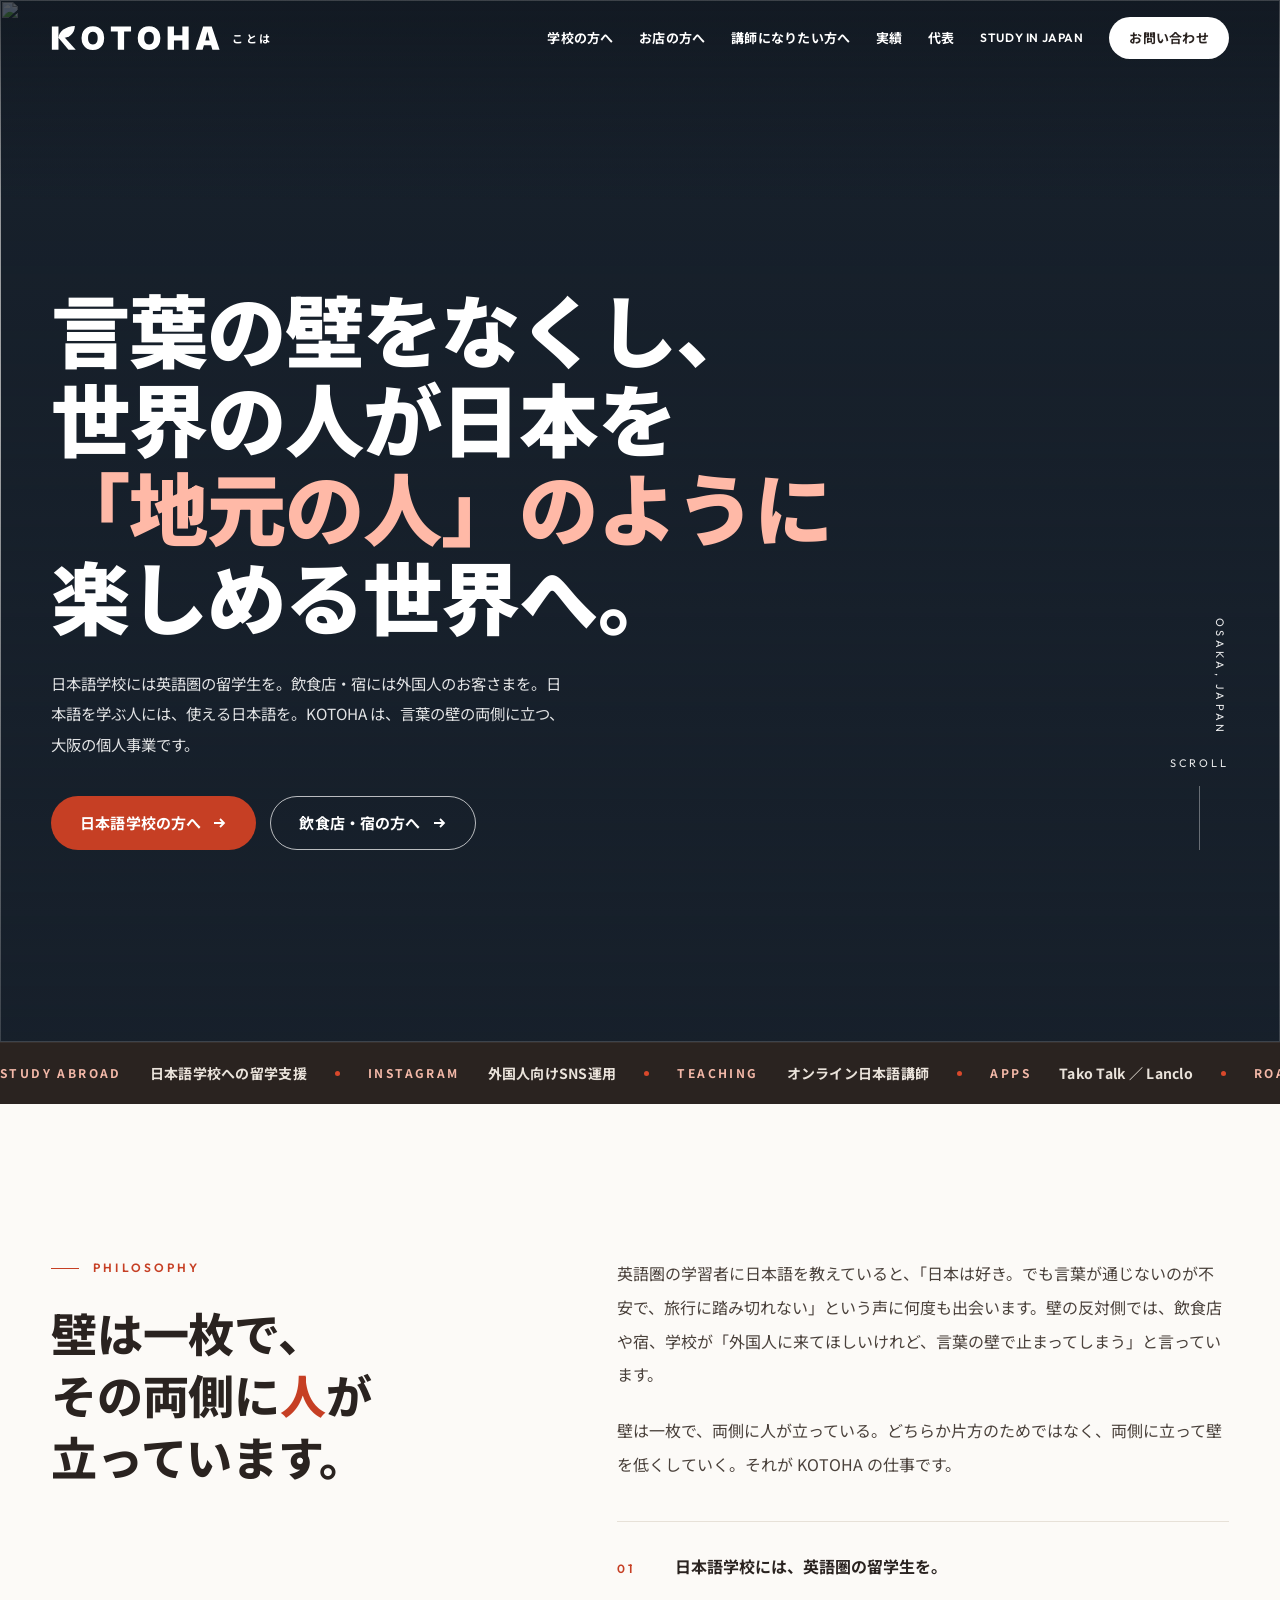
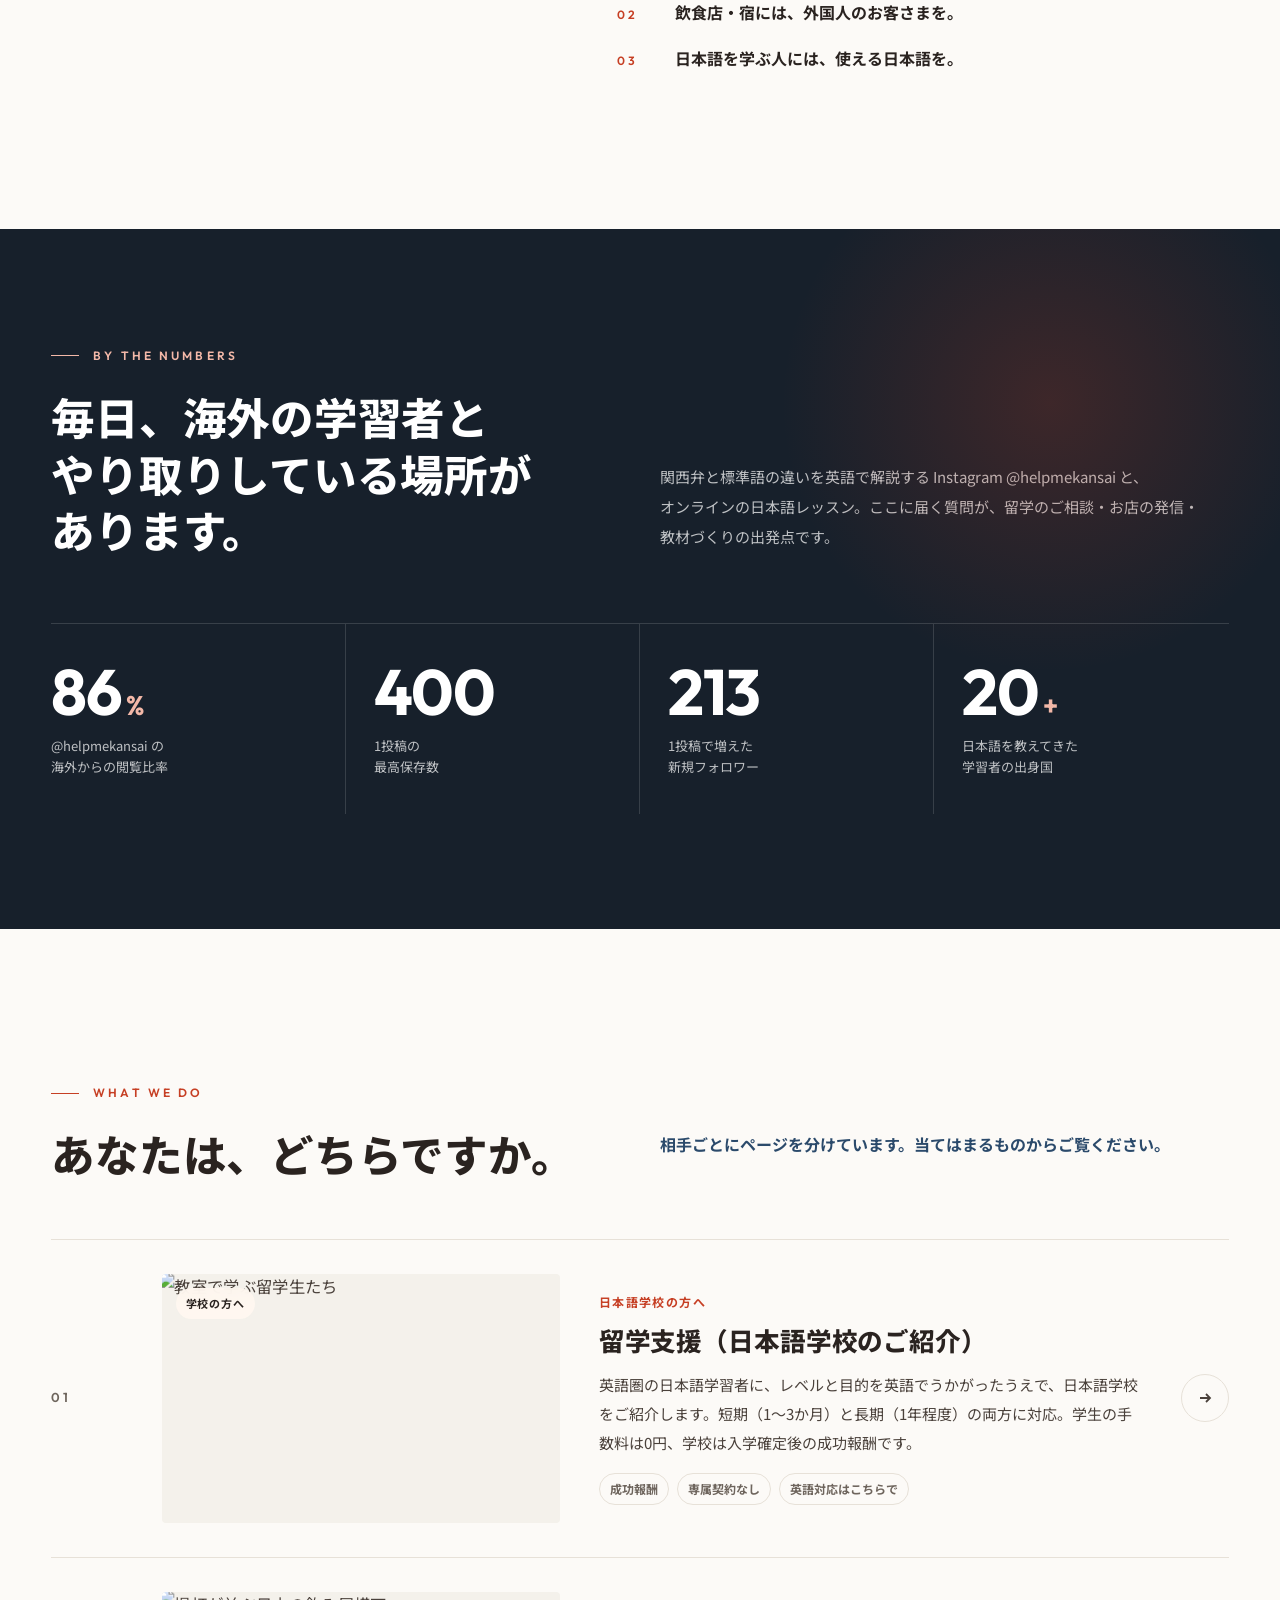
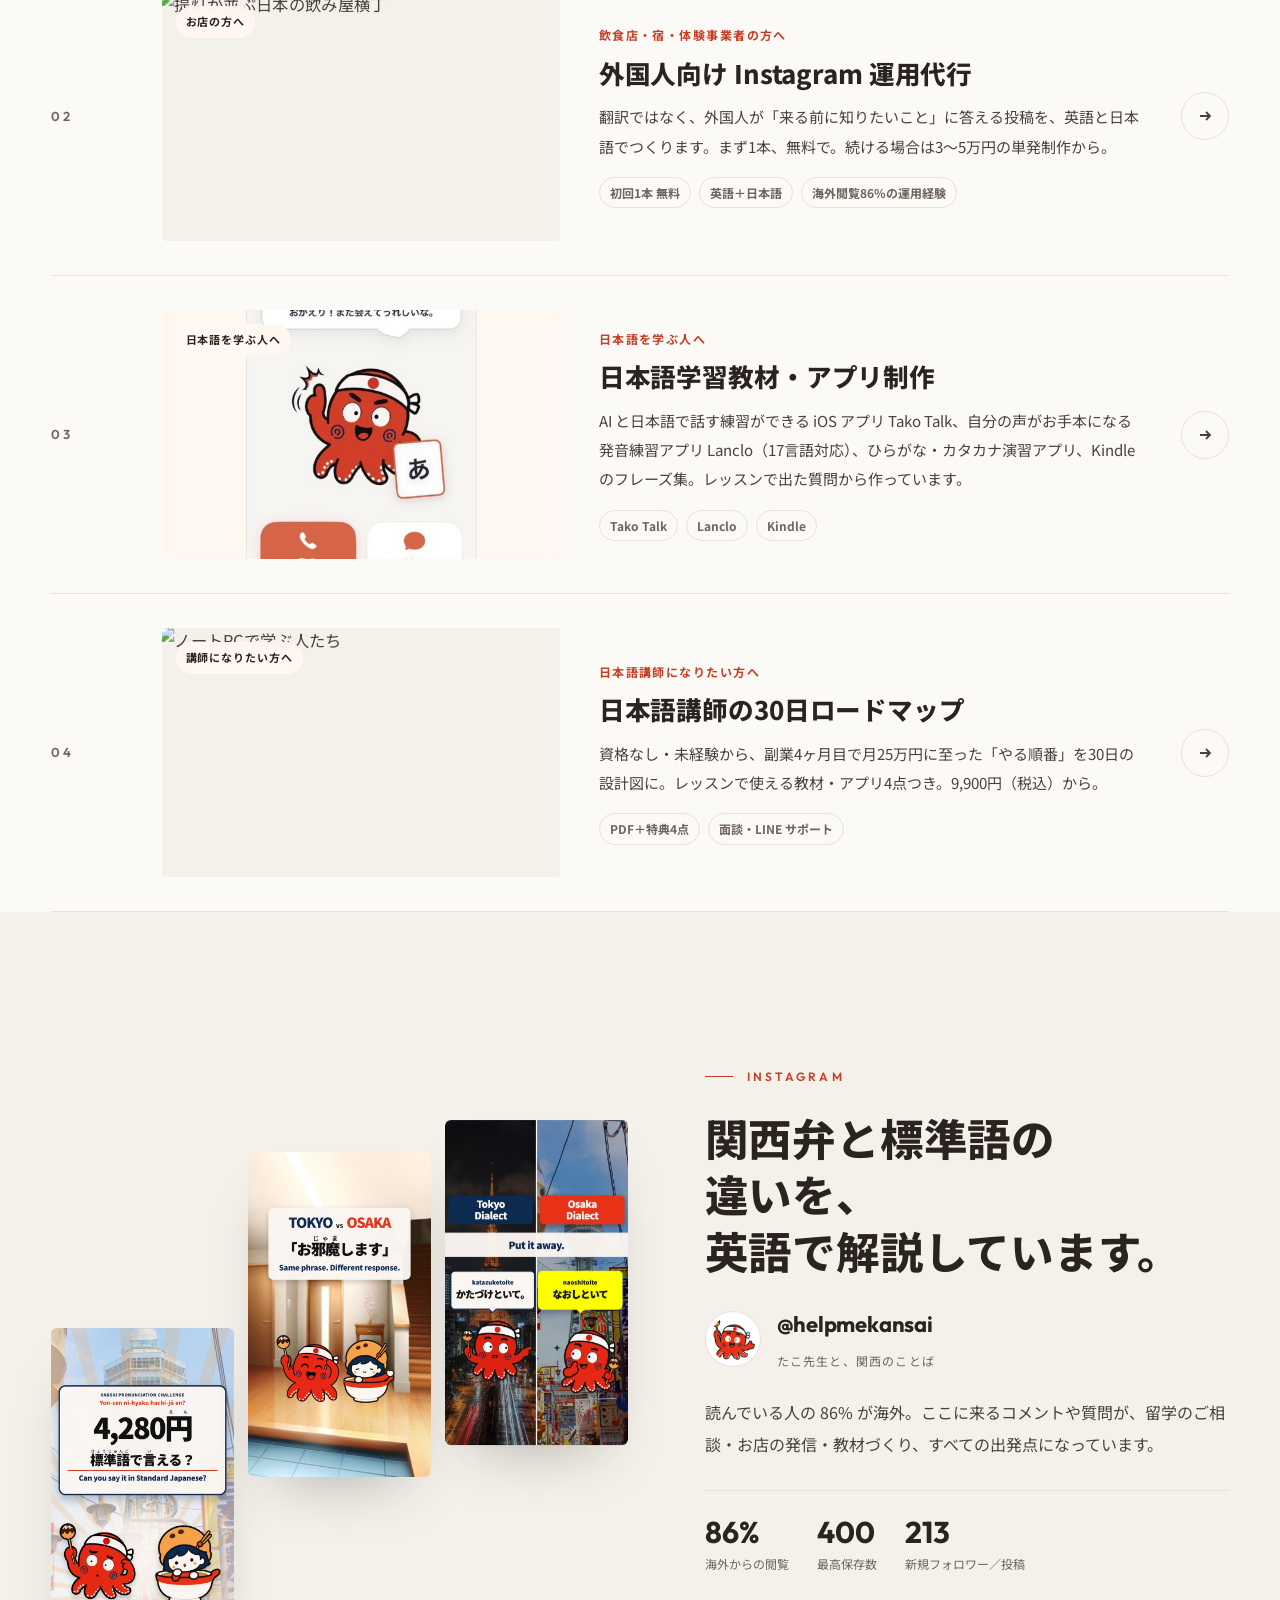
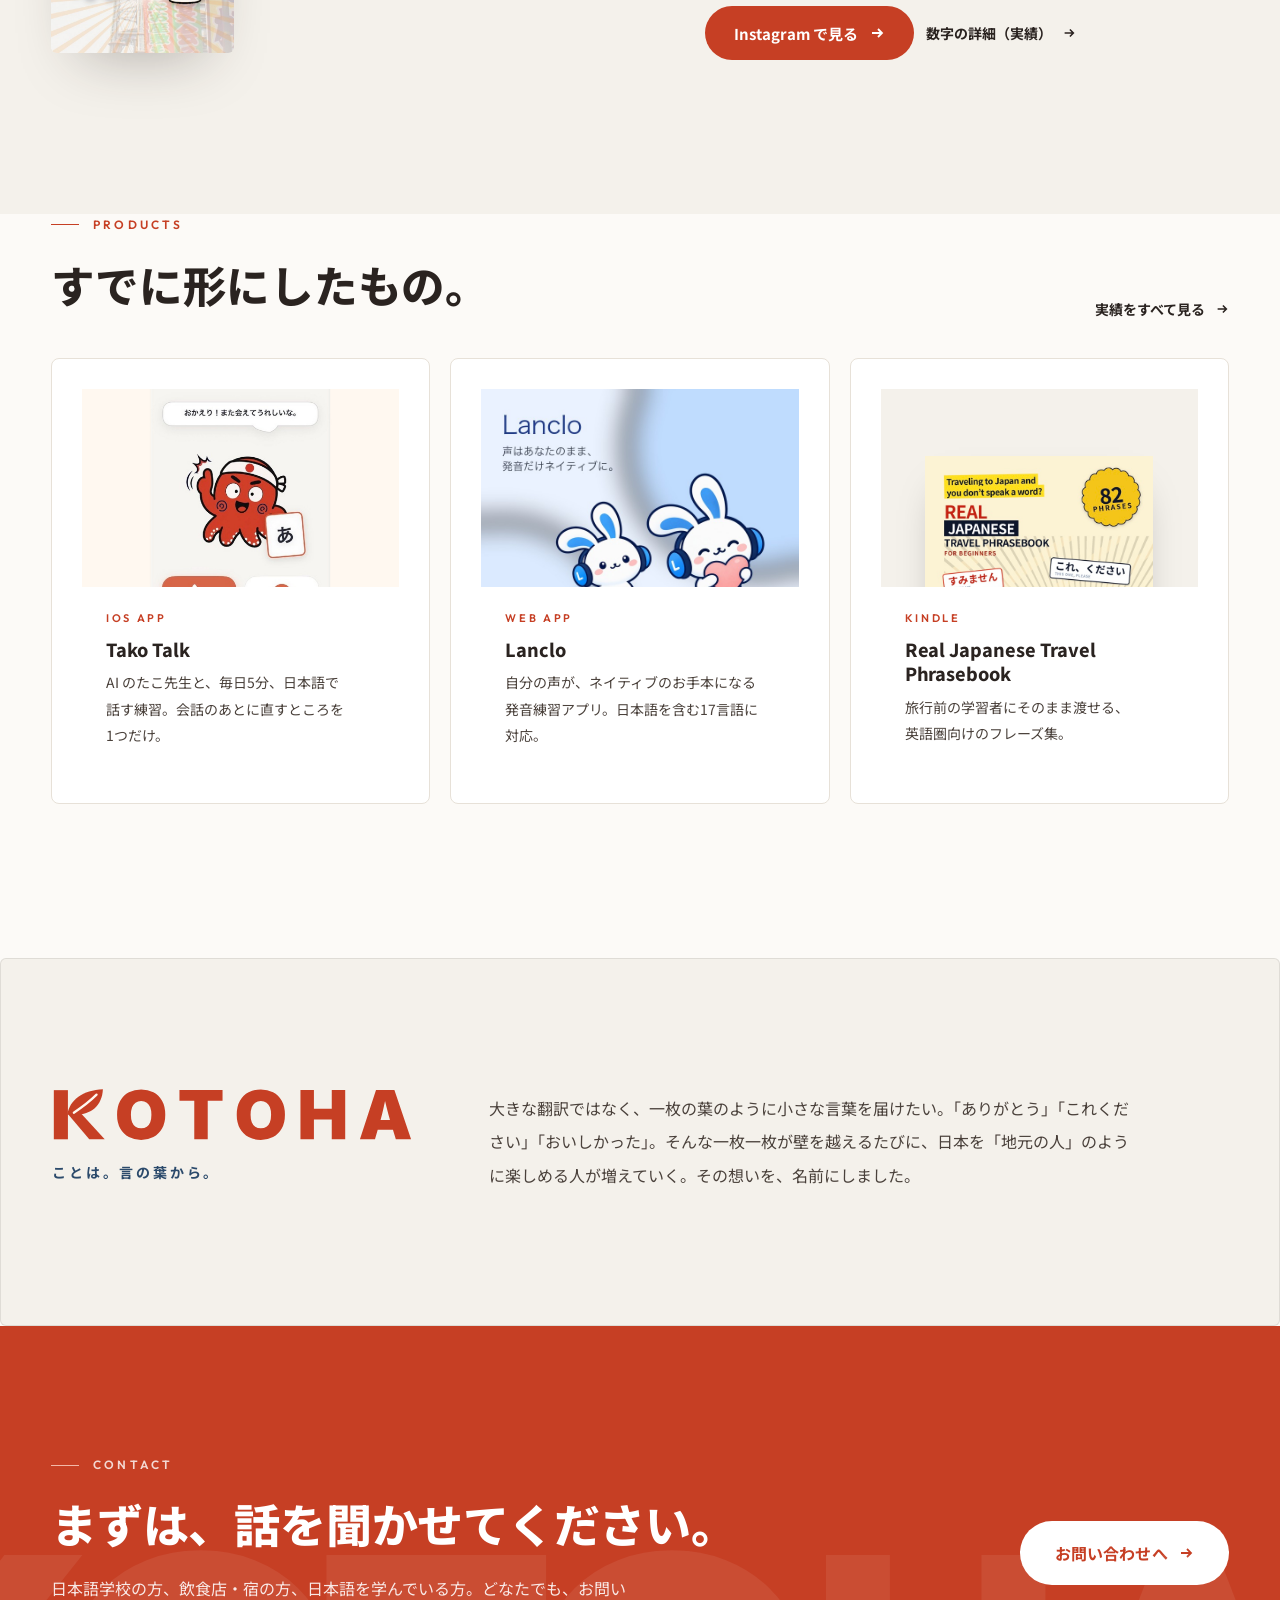
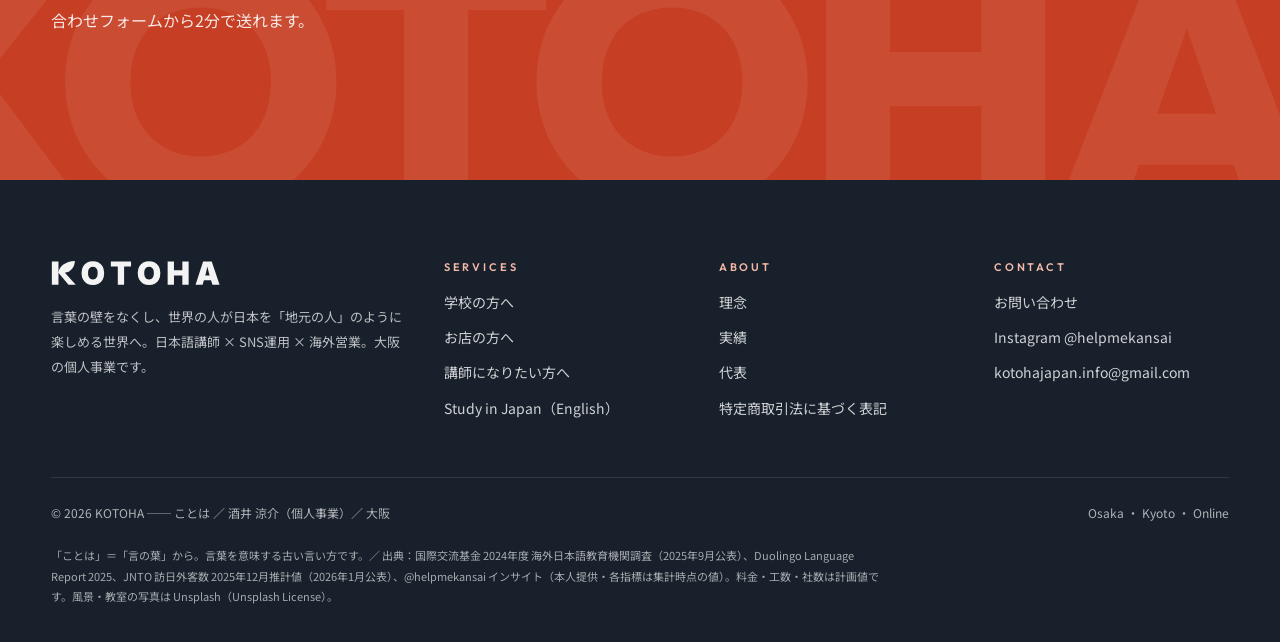
==== commit 33d322a8: "スマホメニューの文字被りを修正：上下中央寄せをやめ、ロゴの下から並べる（余白があるときだけ auto マージンで中央へ）。横向きは1画面に収まるよう詰める。トップの Study in Japan を他" ====
--- a/index.html
+++ b/index.html
@@ -14,9 +14,9 @@
 <link rel="preconnect" href="https://fonts.googleapis.com">
 <link rel="preconnect" href="https://fonts.gstatic.com" crossorigin>
 <link href="https://fonts.googleapis.com/css2?family=Noto+Sans+JP:wght@400;700;800;900&amp;family=Outfit:wght@600;700;800&amp;display=swap" rel="stylesheet">
-<link rel="stylesheet" href="assets/style.css?v=20261028e">
-<link rel="stylesheet" href="assets/site.css?v=20261028e">
-<link rel="stylesheet" href="assets/home.css?v=20261028e">
+<link rel="stylesheet" href="assets/style.css?v=20261030b">
+<link rel="stylesheet" href="assets/site.css?v=20261030b">
+<link rel="stylesheet" href="assets/home.css?v=20261030b">
 </head>
 <body class="home">
 
@@ -30,7 +30,7 @@
       <a href="teaching.html">講師になりたい方へ</a>
       <a href="works.html">実績</a>
       <a href="about.html">代表</a>
-      <a class="en" href="learners.html">Study in Japan</a>
+      <a class="lang" href="learners.html">Study in Japan</a>
       <a class="cta" href="contact.html">お問い合わせ</a>
     </nav>
   </div>
@@ -308,7 +308,7 @@
   </div>
 </footer>
 
-<script src="assets/site.js?v=20261028e"></script>
+<script src="assets/site.js?v=20261030b"></script>
 <script>
 (function(){
   var hero=document.querySelector('.hero');
--- a/assets/site.css
+++ b/assets/site.css
@@ -56,7 +56,11 @@
 .hdr.open .burger span:nth-child(3){transform:translateY(-6px) rotate(-45deg)}
 @media(max-width:1060px){
   .hdr .burger{display:block}
-  .hdr nav{position:fixed;inset:0;background:var(--cream);flex-direction:column;align-items:flex-start;justify-content:center;gap:4px;padding:0 var(--gut);transform:translateY(-100%);opacity:0;transition:transform .55s var(--ease),opacity .4s;z-index:65;overflow-y:auto}
+  /* メニューはロゴの下から始める（上下中央寄せだと、背の低い画面で先頭の項目がロゴの裏に隠れる）。
+     余白があるときだけ auto マージンで中央に寄り、足りないときは上から並んでスクロールできる */
+  .hdr nav{position:fixed;inset:0;background:var(--cream);flex-direction:column;align-items:flex-start;justify-content:flex-start;gap:4px;padding:104px var(--gut) 36px;transform:translateY(-100%);opacity:0;transition:transform .55s var(--ease),opacity .4s;z-index:65;overflow-y:auto;-webkit-overflow-scrolling:touch}
+  .hdr nav a:first-child{margin-top:auto}
+  .hdr nav a:last-child{margin-bottom:auto}
   .hdr.open nav{transform:none;opacity:1}
   .hdr nav a{font-size:clamp(20px,5vw,26px);font-weight:800;color:var(--ink)!important;padding:10px 0}
   .hdr nav a::after{display:none}
@@ -315,7 +319,7 @@
 .plan,.price,.box,.band,.faq,.cform,.sch,.pcard,.rp-plans .price{border-radius:6px}
 
 /* ---------- 注記（.band）：塗りをやめ、左の罫線だけで示す ---------- */
-div.band:not(.ln-notice){background:transparent;border:0;border-left:2px solid var(--line);
+div.band:not(.ln-notice){background:transparent;border:0;border-left:1px solid var(--line);
   border-radius:0;padding:2px 0 2px 20px;margin-top:28px;
   font-size:14px;font-weight:400;line-height:1.95;color:var(--body)}
 div.band.indigo:not(.ln-notice){border-left-color:var(--indigo)}
@@ -343,3 +347,42 @@
 /* アカウント名は札をやめ、赤い小見出しに */
 .showcase .acct{background:transparent;border-radius:0;padding:0;margin-bottom:10px;
   font-family:var(--en);font-size:12px;font-weight:600;letter-spacing:.08em}
+
+/* ---------- ベン図：塗りをやめ、細い線と濃度の重なりで示す ---------- */
+.venn .set{fill:var(--ink);fill-opacity:.045;stroke:var(--ink);stroke-opacity:.26;stroke-width:1}
+.venn .core-circle{fill:var(--cream);stroke:var(--aka);stroke-width:1.5}
+.venn .core{font-family:var(--en);font-size:19px;font-weight:600;fill:var(--aka);letter-spacing:.02em}
+.venn .setlabel{font-size:17px;font-weight:700;letter-spacing:-.003em}
+.venn .setsub{font-size:12px;font-weight:400;fill:var(--gray)}
+.venn .pair{font-size:12px;font-weight:600;fill:var(--body)}
+.vennwrap{margin:0 0 44px}
+.vennwrap figcaption{color:var(--gray)}
+@media(max-width:560px){
+  .venn .core-circle{stroke-width:2}
+  .venn .core{font-size:22px}
+  .venn .setlabel{font-size:22px}
+}
+
+/* ---------- 3つが重なって、できたもの（about） ---------- */
+.made{margin-top:clamp(40px,4.4vw,64px)}
+.made .lbl{margin-bottom:18px}
+.made-grid{display:grid;grid-template-columns:repeat(3,1fr);gap:clamp(20px,2.4vw,34px)}
+.made-grid > div{border-top:1px solid var(--line);padding:22px 0 0}
+.made-grid b{display:block;font-size:17px;letter-spacing:-.003em;margin-bottom:8px}
+.made-grid span{display:block;font-size:14px;line-height:1.95;color:var(--body)}
+@media(max-width:720px){.made-grid{grid-template-columns:1fr}}
+
+/* ---------- 実績ページの数字（.kpi）：箱をやめ、ほかの数字の並びと同じ罫線組みに ---------- */
+.kpis{gap:22px 24px;margin-bottom:28px}
+.kpi{background:transparent!important;border:0;border-top:1px solid var(--line);border-radius:0;padding:14px 0 0!important}
+.kpi b{font-family:var(--en);font-weight:600;font-size:30px;letter-spacing:-.02em;color:var(--ink)}
+.kpi span{font-size:12px;color:var(--gray);line-height:1.6}
+@media(max-width:560px){.kpis{gap:20px 20px}.kpi:nth-child(5):last-child{grid-column:auto}}
+
+/* 横向きなど背の低い画面では、メニューを詰めて1画面に収める */
+@media(max-width:1060px) and (max-height:480px){
+  .hdr nav{padding-top:72px;padding-bottom:12px;gap:0}
+  .hdr nav a{font-size:18px;padding:6px 0}
+  .hdr nav a.lang{margin-top:6px}
+  .hdr nav a.cta{margin-top:8px;height:44px;padding:0 22px;font-size:15px}
+}
--- a/assets/home.css
+++ b/assets/home.css
@@ -2,6 +2,7 @@
 /* ============================================================
    KOTOHA ── トップページ専用（body class="home"）
    シェル（ヘッダー・フッター・ボタン）は site.css 側です。
+   注意：@media の中も必ず .home を付けること（付けないと基本スタイルに優先度で負けて、スマホで効かない）
    ============================================================ */
 
 /* ---- ヒーロー ---- */
@@ -30,7 +31,8 @@
 .home .hero .side .scroll i::after{content:"";position:absolute;left:0;top:-100%;width:100%;height:100%;background:#fff;animation:scrollLine 2.2s var(--ease) infinite}
 @keyframes scrollLine{0%{top:-100%}60%{top:100%}100%{top:100%}}
 .home .hero .side .city{writing-mode:vertical-rl;letter-spacing:.3em}
-@media(max-width:860px){.hero .wrap{grid-template-columns:1fr;padding-top:120px}.hero .side{display:none}}
+@media(max-width:860px){.home .hero .wrap{grid-template-columns:1fr;padding-top:120px}.home .hero .side{display:none}}
+@media(max-width:560px){.home .hero .wrap{padding-top:104px;padding-bottom:48px}.home .hero h1{font-size:clamp(30px,8.6vw,38px);line-height:1.18}.home .hero .lead{font-size:15px;line-height:1.9;margin-top:22px}.home .hero .btns{margin-top:28px;gap:10px}.home .hero .eyebrow{margin-bottom:20px}}
 
 
 /* ---- 流れるストリップ ---- */
@@ -42,7 +44,7 @@
 .home .marq li .en{font-size:12px;letter-spacing:.2em;text-transform:uppercase;color:#F3B8A8}
 .home .marq li::after{content:"";width:5px;height:5px;border-radius:50%;background:var(--aka-bright)}
 @keyframes marq{to{transform:translateX(-50%)}}
-@media(prefers-reduced-motion:reduce){.marq .track{animation:none}}
+@media(prefers-reduced-motion:reduce){.home .marq .track{animation:none}}
 
 
 /* ---- 理念：大きな文字 ---- */
@@ -55,7 +57,7 @@
 .home .state .three{margin-top:40px;padding-top:28px;border-top:1px solid var(--line);display:grid;gap:12px}
 .home .state .three div{display:grid;grid-template-columns:44px 1fr;gap:14px;align-items:baseline;font-weight:700;color:var(--ink);font-size:16px}
 .home .state .three b{font-family:var(--en);font-weight:600;color:var(--aka);font-size:12px;letter-spacing:.2em}
-@media(max-width:860px){.state .grid{grid-template-columns:1fr}}
+@media(max-width:860px){.home .state .grid{grid-template-columns:1fr;gap:28px}.home .state .three{margin-top:32px}}
 
 
 /* ---- 紺の帯：数字 ---- */
@@ -70,7 +72,7 @@
 .home .nums b{display:block;font-family:var(--en);font-weight:700;font-size:clamp(44px,5vw,72px);line-height:1;letter-spacing:-.02em;color:#fff}
 .home .nums b small{font-size:.42em;letter-spacing:0;margin-left:4px;color:#F3B8A8}
 .home .nums b+span{display:block;margin-top:12px;font-size:13px;color:rgba(255,255,255,.72);line-height:1.6}
-@media(max-width:860px){.band .head{grid-template-columns:1fr}.nums{grid-template-columns:1fr 1fr}.nums div{border-right:0;border-bottom:1px solid rgba(255,255,255,.14);padding:24px 0!important}}
+@media(max-width:860px){.home .band .head{grid-template-columns:1fr;gap:20px;margin-bottom:40px}.home .nums{grid-template-columns:1fr 1fr}.home .nums div{border-right:0;border-bottom:1px solid rgba(255,255,255,.14);padding:24px 0!important}.home .nums div:nth-child(odd){border-right:1px solid rgba(255,255,255,.14);padding-right:18px!important}.home .nums div:nth-child(even){padding-left:18px!important}.home .nums b{font-size:40px}}
 
 
 /* ---- 事業：編集的なリスト ---- */
@@ -95,7 +97,7 @@
 .home .row .go{width:48px;height:48px;border-radius:50%;border:1px solid var(--line);display:grid;place-items:center;transition:background .35s,border-color .35s,transform .45s var(--ease)}
 .home .row .go svg{width:16px;height:16px;transition:transform .35s var(--ease)}
 .home .row:hover .go{background:var(--aka);border-color:var(--aka);color:#fff;transform:translateX(6px)}
-@media(max-width:860px){.biz .head{grid-template-columns:1fr}.row{grid-template-columns:1fr;gap:16px;padding:28px 0}.row .n{order:-1}.row .go{display:none}}
+@media(max-width:860px){.home .biz .head{grid-template-columns:1fr;gap:16px;margin-bottom:32px}.home .row{grid-template-columns:1fr;gap:16px;padding:28px 0}.home .row .n{order:-1}.home .row .go{display:none}.home .row .txt h3{font-size:22px}}
 
 
 /* ---- Instagram：ずらしたギャラリー ---- */
@@ -114,7 +116,7 @@
 .home .ig .mini b{display:block;font-family:var(--en);font-size:30px;font-weight:700;color:var(--ink);line-height:1}
 .home .ig .mini span{display:block;font-size:12px;color:var(--gray);margin-top:6px}
 .home .ig .cta{display:flex;flex-wrap:wrap;gap:12px;margin-top:32px;align-items:center}
-@media(max-width:860px){.ig .grid{grid-template-columns:1fr}.ig .shots img:nth-child(n){margin-top:0}.ig .shots{gap:8px}}
+@media(max-width:860px){.home .ig .grid{grid-template-columns:1fr;gap:36px}.home .ig .shots img:nth-child(n){margin-top:0}.home .ig .shots{gap:8px}.home .ig .mini{gap:20px}.home .ig .mini b{font-size:26px}}
 
 
 /* ---- プロダクト：横並び ---- */
@@ -131,7 +133,7 @@
 .home .card .k{font-family:var(--en);font-size:11px;letter-spacing:.24em;text-transform:uppercase;color:var(--aka);font-weight:600}
 .home .card h3{font-size:18px;margin-top:8px}
 .home .card p{font-size:14px;color:var(--body);margin-top:8px;line-height:1.9}
-@media(max-width:860px){.cards{grid-template-columns:1fr}.prod .head{flex-direction:column;align-items:flex-start;gap:14px}}
+@media(max-width:860px){.home .cards{grid-template-columns:1fr}.home .prod .head{flex-direction:column;align-items:flex-start;gap:14px}}
 
 
 /* ---- 名前の由来：静かなブロック ---- */
@@ -140,7 +142,7 @@
 .home .origin .mark{width:min(360px,70vw)}
 .home .origin .yomi{font-size:14px;letter-spacing:.2em;color:var(--indigo);font-weight:700;margin-top:18px}
 .home .origin p{font-size:16px;line-height:2.1;max-width:40em}
-@media(max-width:860px){.origin .in{grid-template-columns:1fr}}
+@media(max-width:860px){.home .origin .in{grid-template-columns:1fr;gap:32px}}
 
 
 /* ---- CTA ---- */
@@ -153,7 +155,7 @@
 .home .cta-band .btn .ar{background:rgba(198,63,36,.1)}
 .home .cta-band .btn:hover{background:var(--ink);color:#fff}
 .home .cta-band .btn:hover .ar{background:rgba(255,255,255,.18)}
-@media(max-width:860px){.cta-band .in{grid-template-columns:1fr}}
+@media(max-width:860px){.home .cta-band .in{grid-template-columns:1fr;gap:28px}}
 
 
 /* ---- 撮影用（?shot）：動きを止めて全部表示 ---- */
